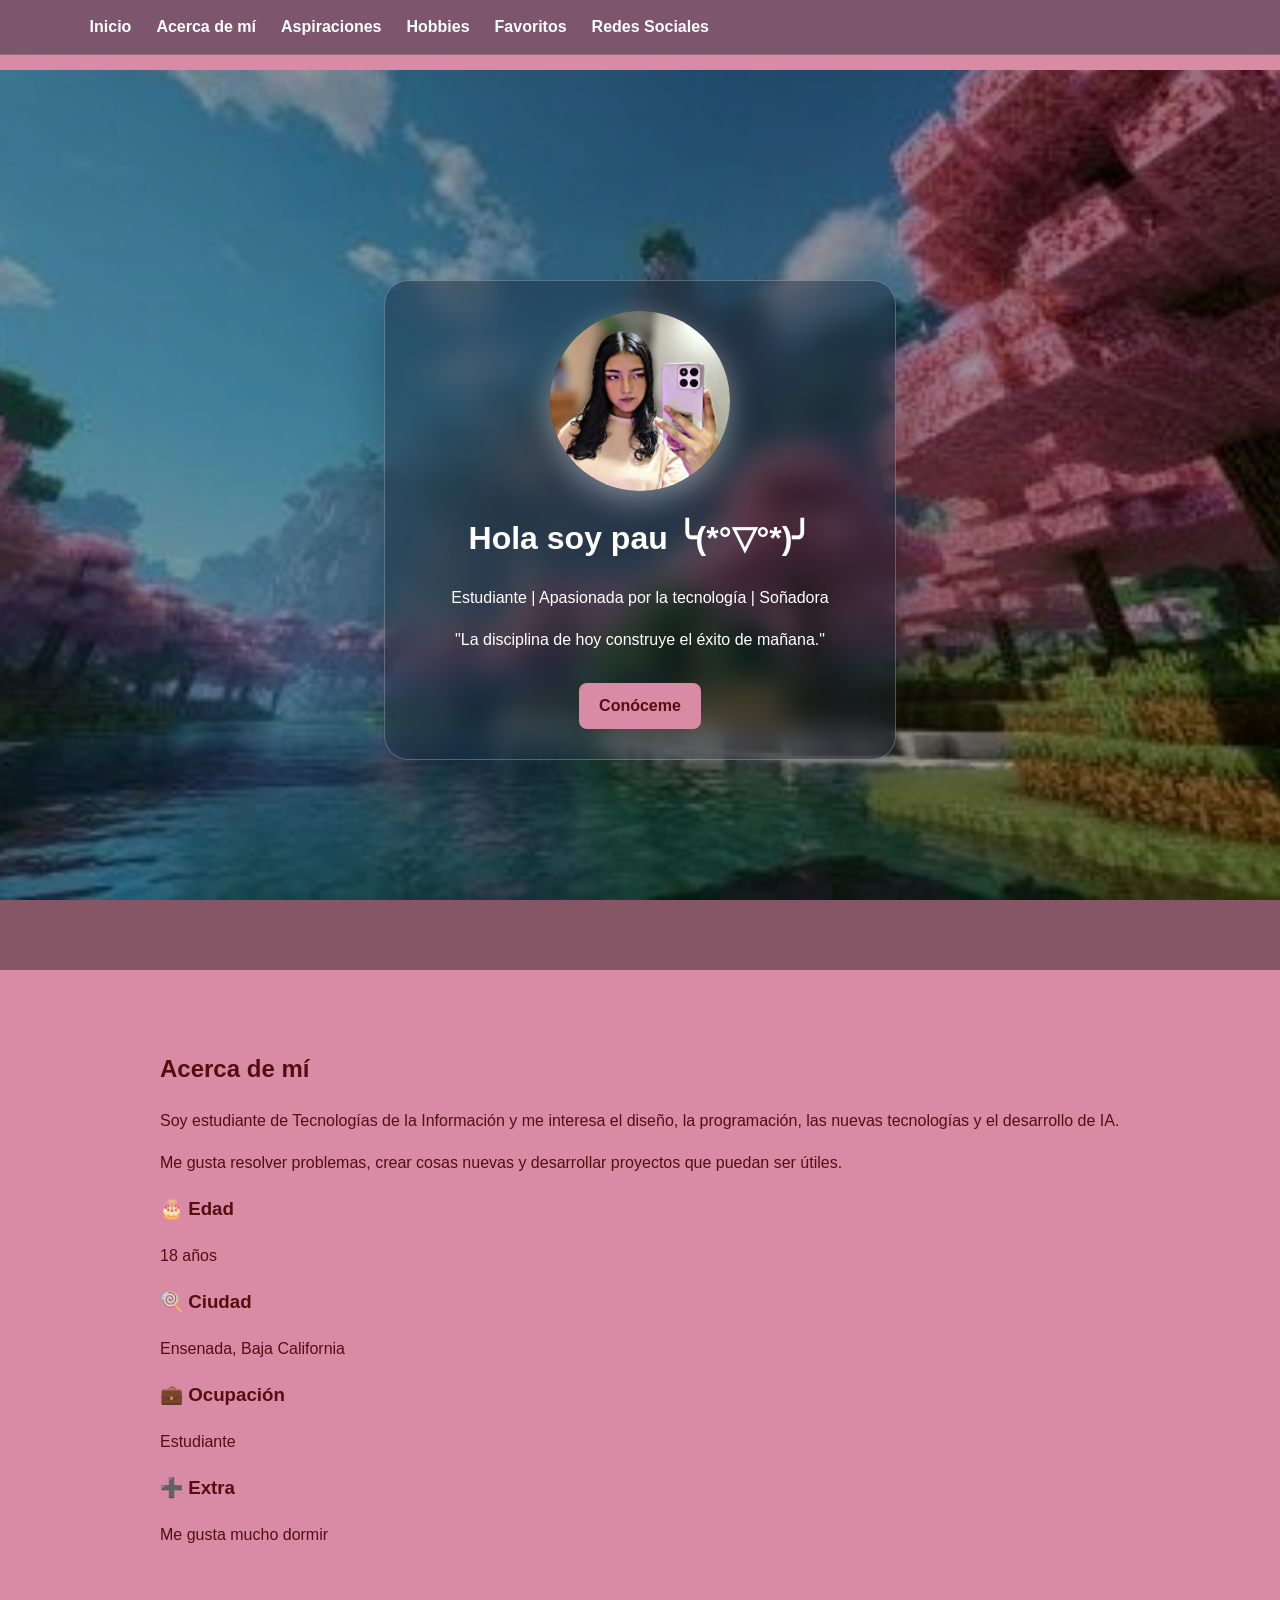
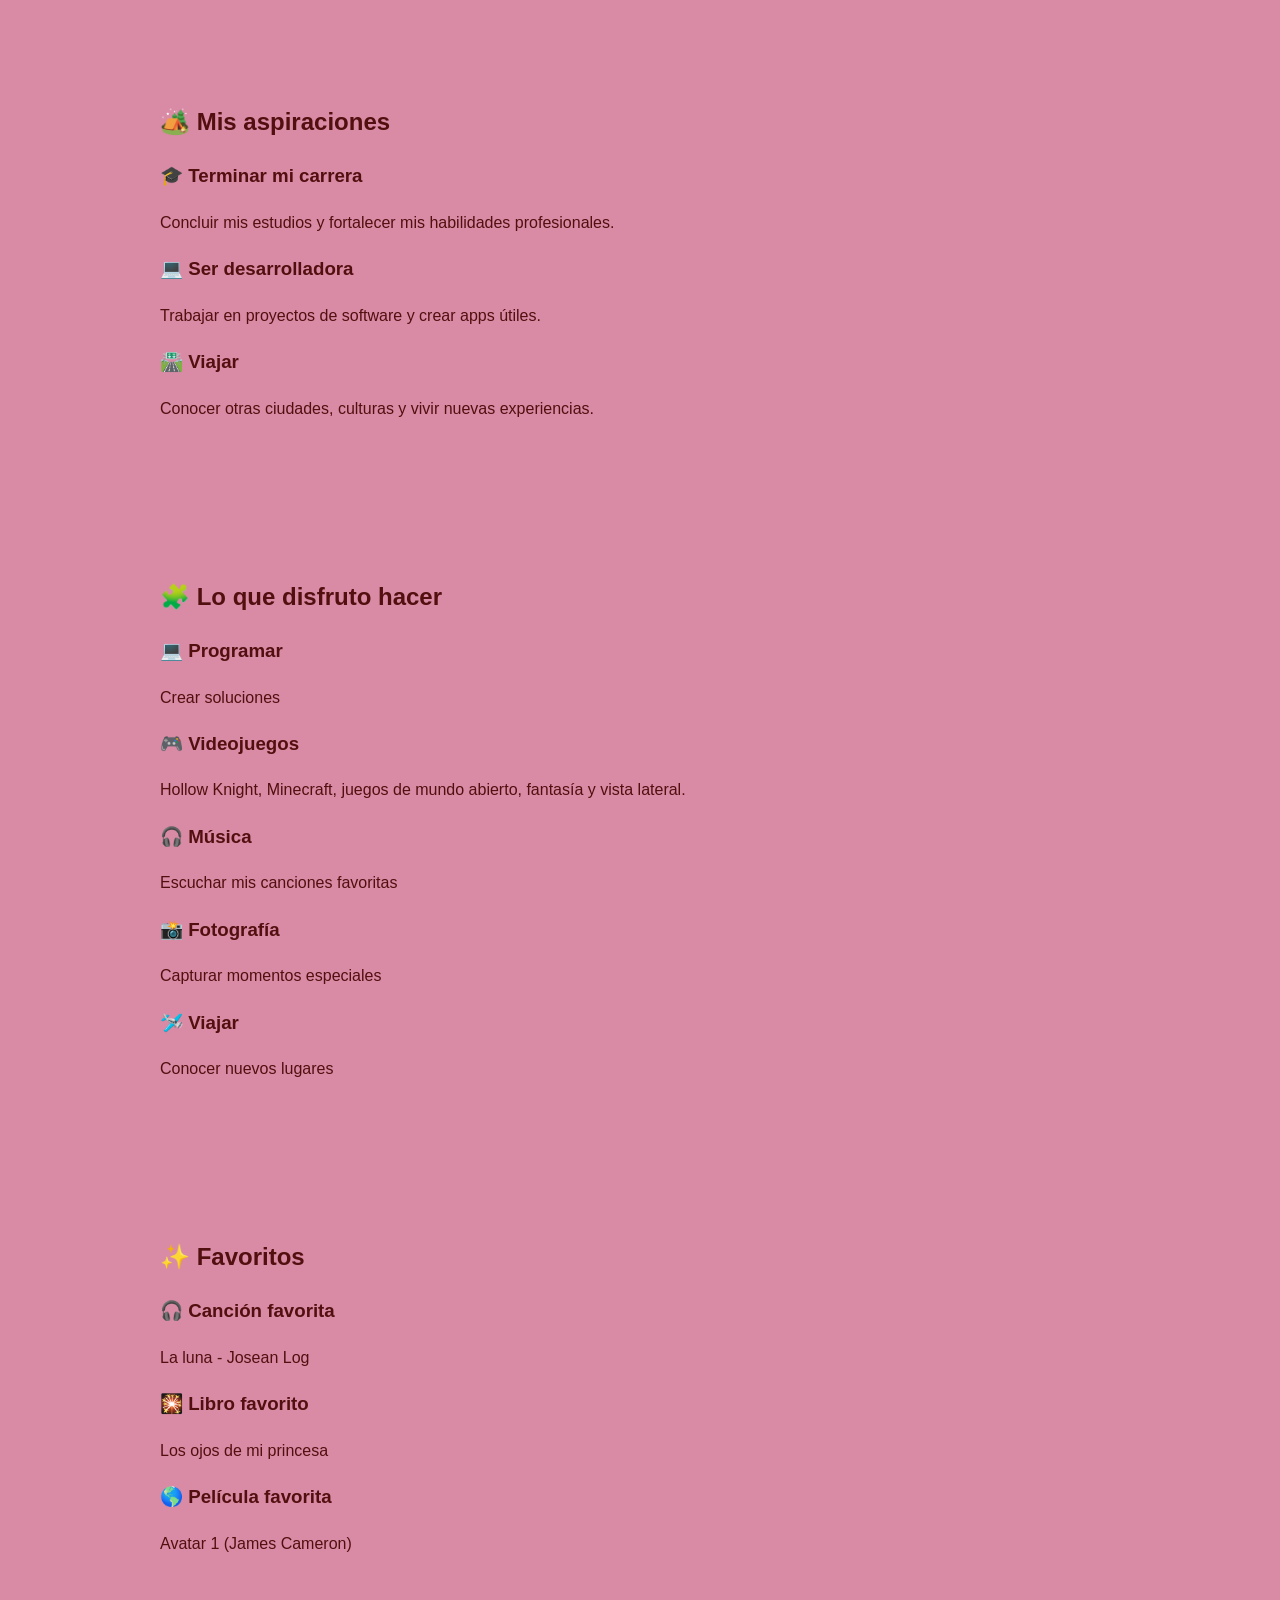
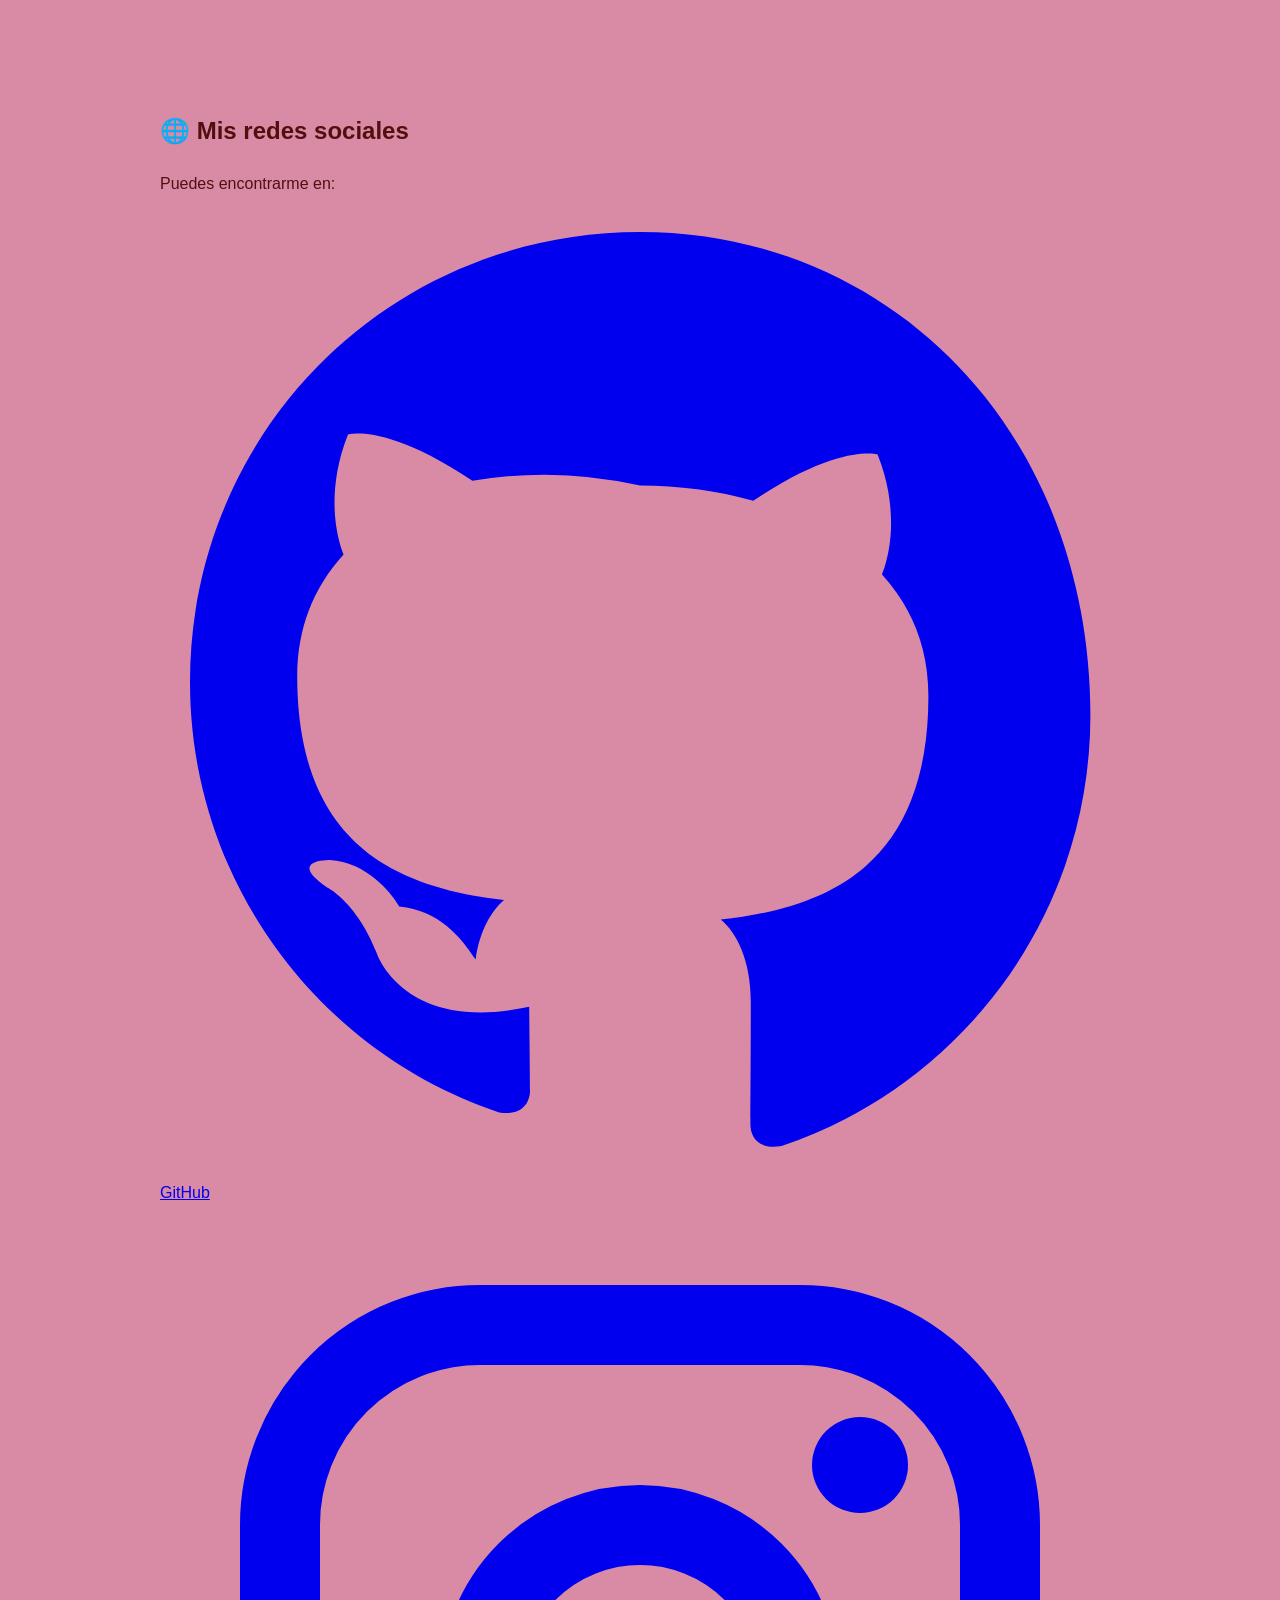
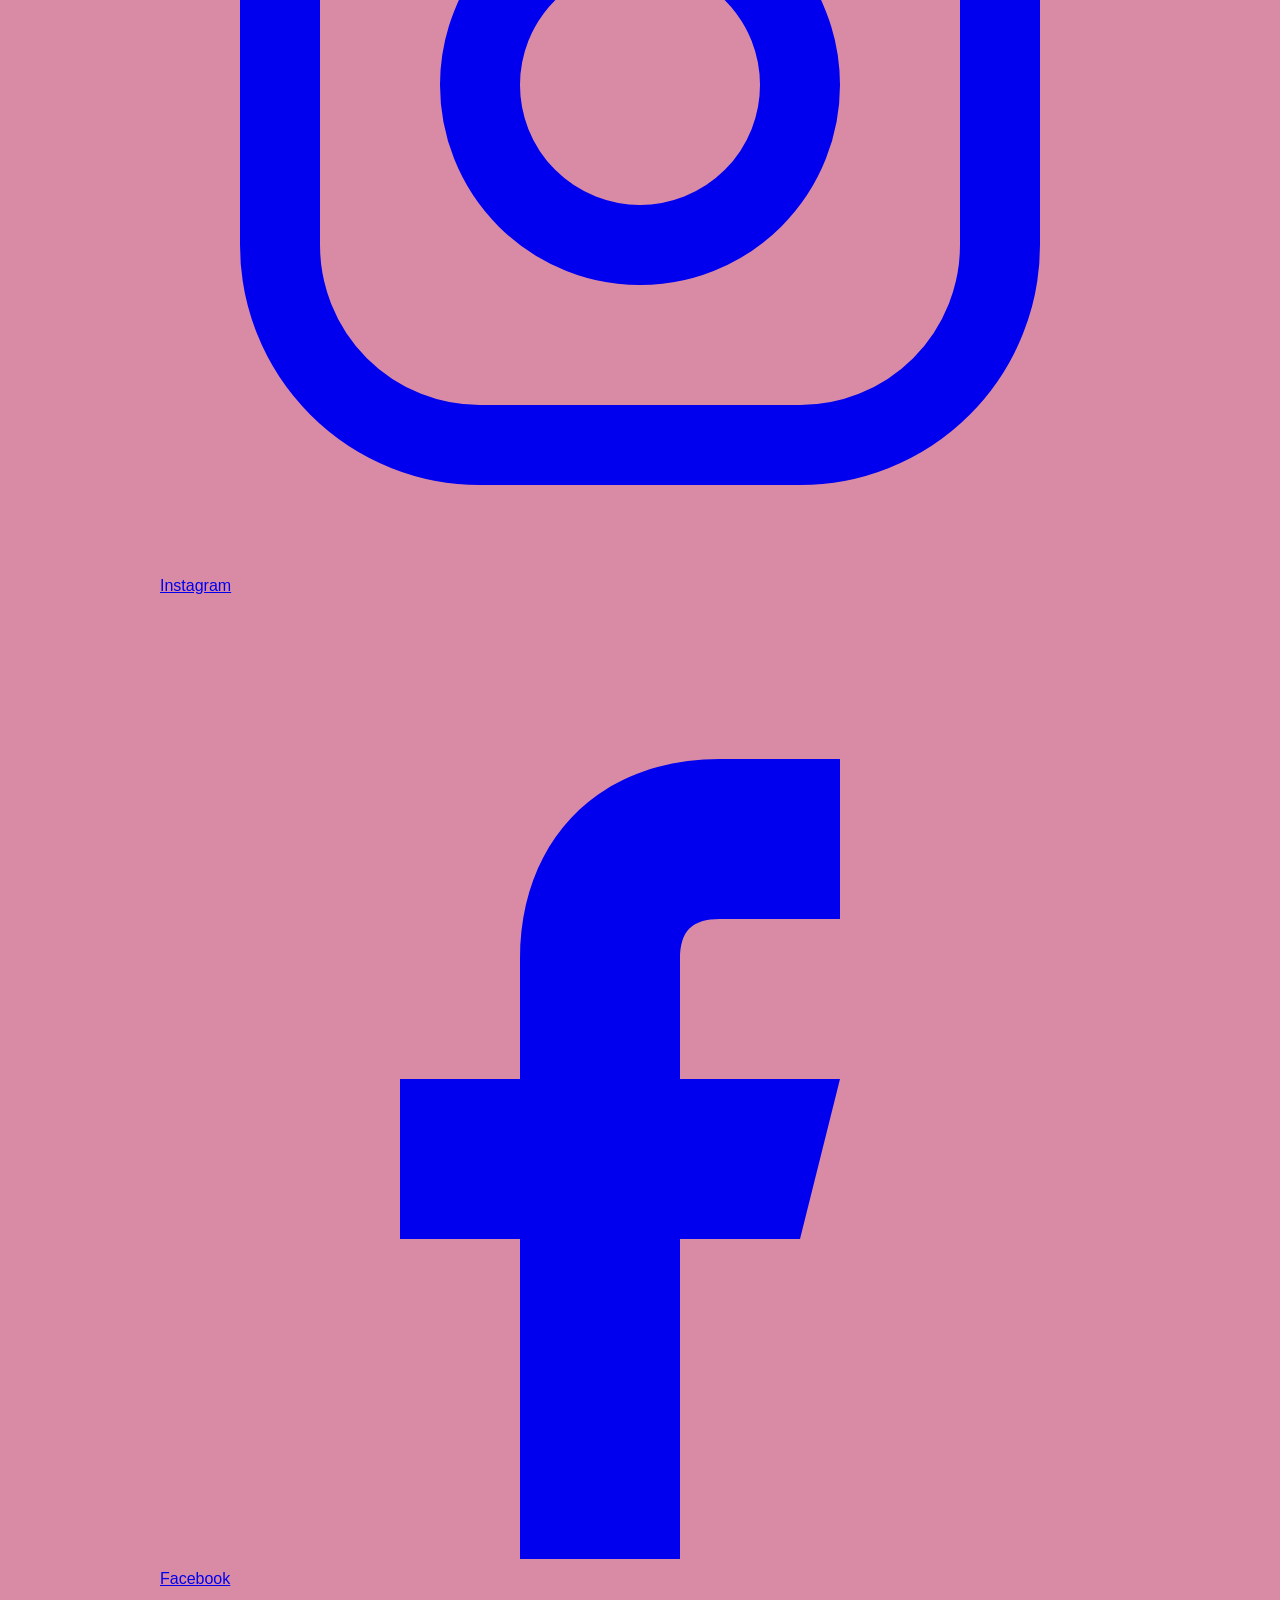
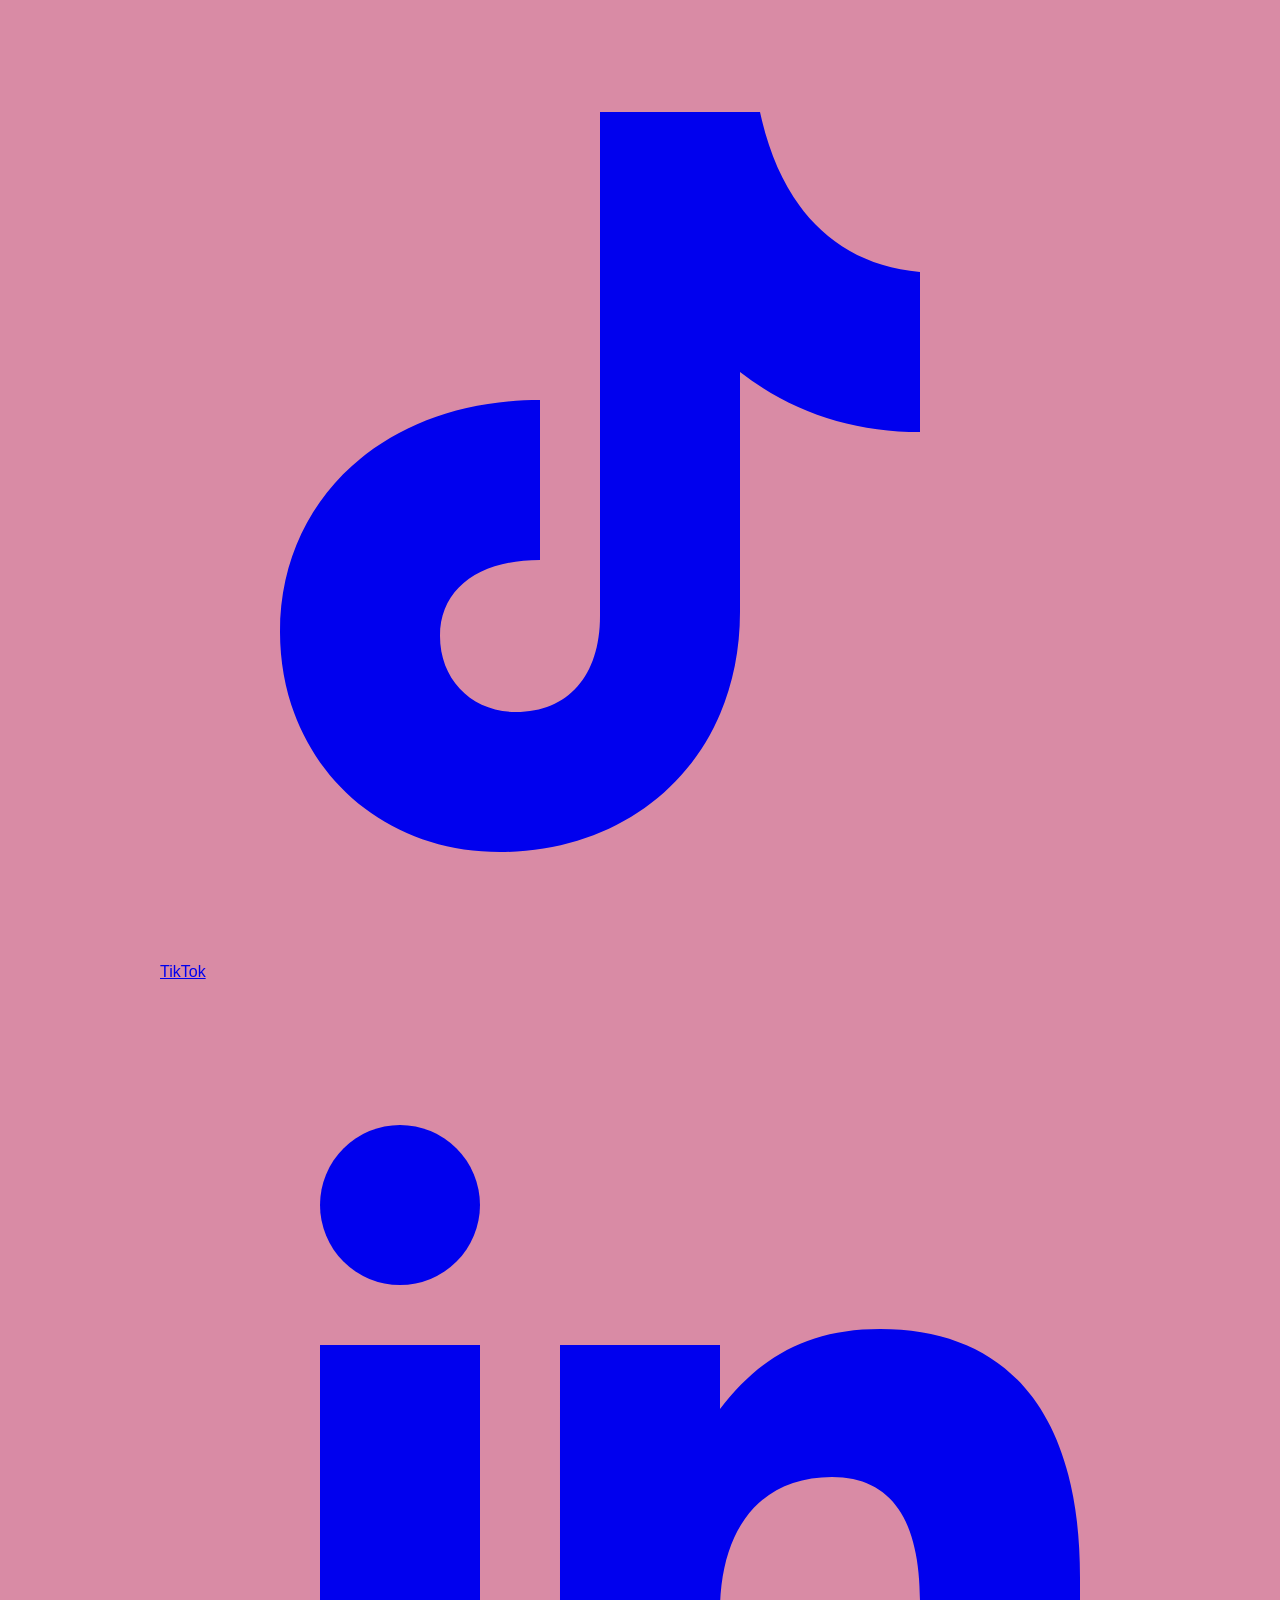
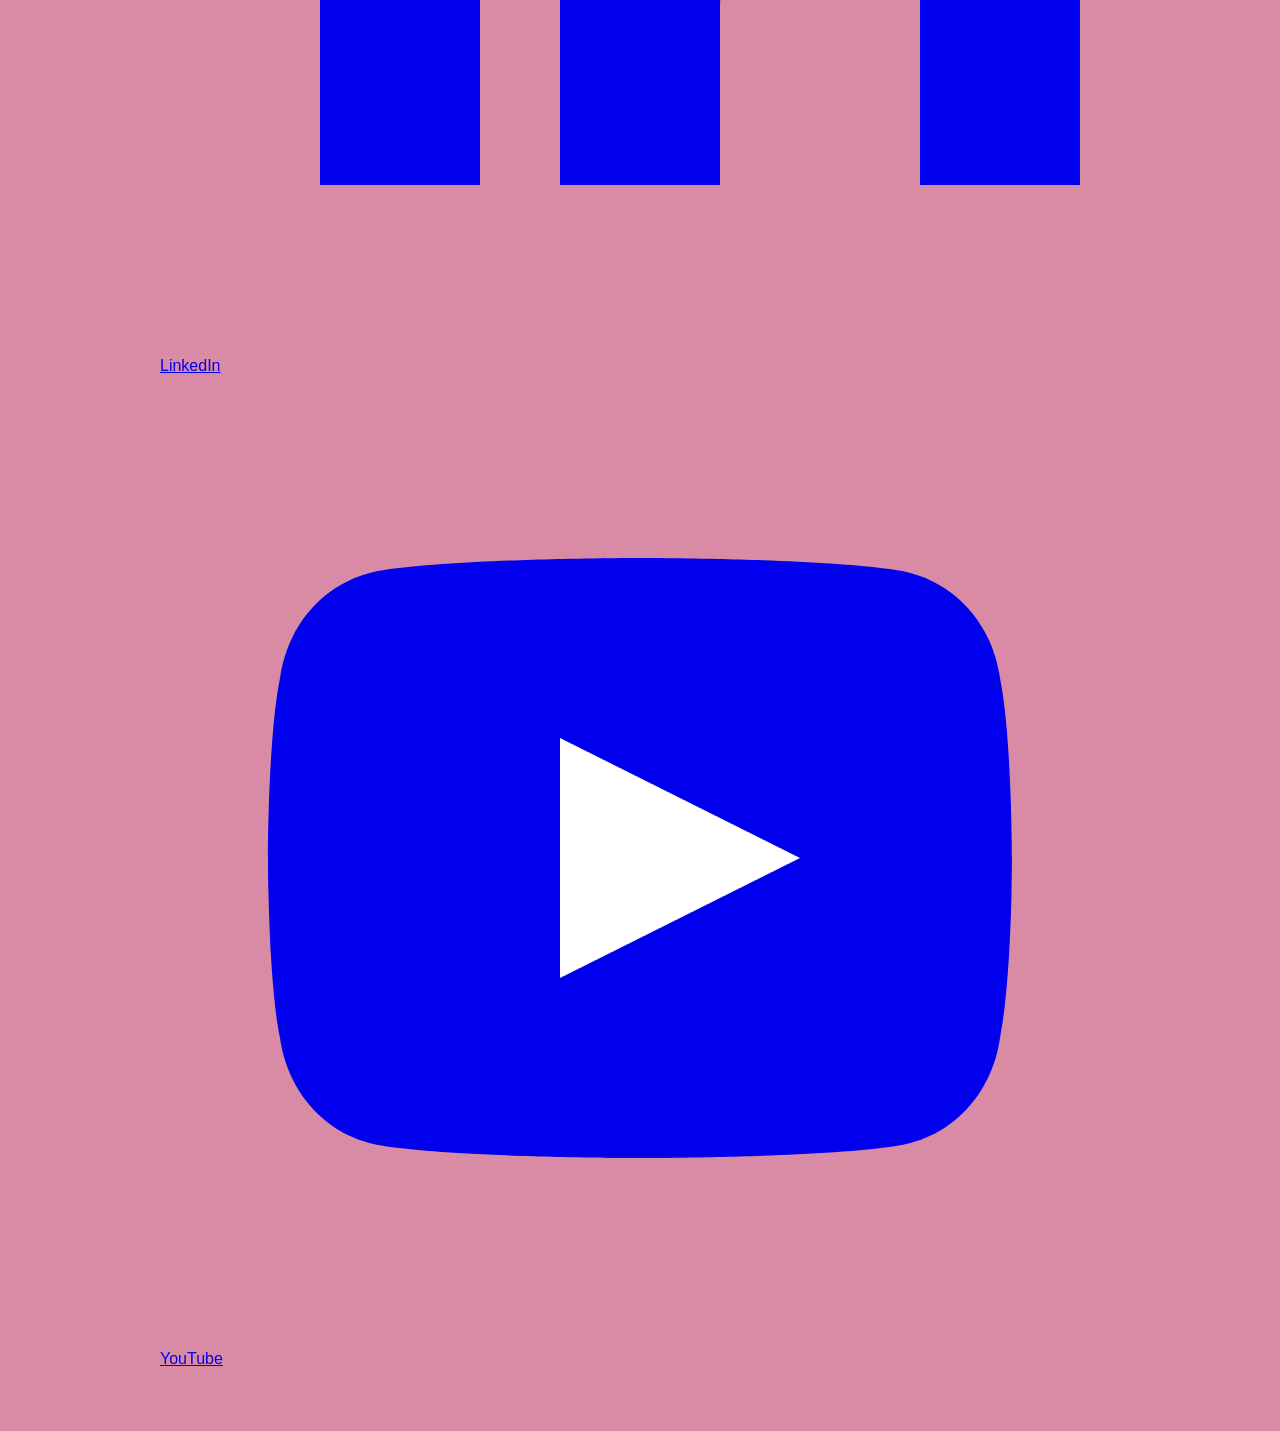
==== MiPerfil.html @ 9e7d71d6 "se hicieron cambios al html y styles" ====
<!DOCTYPE html>
<html lang="es">
<head>
    <meta charset="UTF-8">
    <meta name="viewport" content="width=device-width, initial-scale=1.0">
    <meta name="description" content="Mi perfil de estudiante">
    <title>Paulina Myllely Angelyn Rodriguez Hernandez - T.S.U. en Desarrollo de Software</title>
    <link id="mi-favicon" rel="icon" href="Practica03/assets/yop.jpeg" type="image/jpeg">
    <link rel="stylesheet" href="Practica03/CSS/styles.CSS">
</head>
<body>

    <!--======================-->
    <!-- NAVEGACIÓN -->
    <!--======================-->
    <nav>
        <ul>
            <li class="menu_option"><a href="#inicio">Inicio</a></li>
            <li class="menu_option"><a href="#acercaDeMi">Acerca de mí</a></li>
            <li class="menu_option"><a href="#aspiraciones">Aspiraciones</a></li>
            <li class="menu_option"><a href="#hobbies">Hobbies</a></li>
            <li class="menu_option"><a href="#favoritos">Favoritos</a></li>
            <li class="menu_option"><a href="#redes">Redes Sociales</a></li>
        </ul>
    </nav>

    <!--======================-->
    <!-- HEADER / HERO -->
    <!--======================-->
    <header id="inicio" class="parallax parallax-1">
        <div class="glass hero-card">
            <img src="Practica03/assets/yop.jpeg" class="profile-img" alt="Foto de perfil">

            <h1>Hola soy pau ╰(*°▽°*)╯</h1>
            <p>Estudiante | Apasionada por la tecnología | Soñadora</p>

            <blockquote>"La disciplina de hoy construye el éxito de mañana."</blockquote>
            <a href="#acercaDeMi" class="boton">Conóceme</a>
        </div> 
    </header>

    <!--======================-->
    <!-- ACERCA DE MÍ -->
    <!--======================-->
    <section id="acercaDeMi">
        <h2>Acerca de mí</h2>
        <div>
            <div>
                <p>Soy estudiante de Tecnologías de la Información y me interesa el diseño, la programación, las nuevas tecnologías y el desarrollo de IA.</p>
                <p>Me gusta resolver problemas, crear cosas nuevas y desarrollar proyectos que puedan ser útiles.</p>
            </div> 
        </div>
        <article>
            <h3>🎂 Edad</h3>
            <p>18 años</p>
        </article>
        <article>
            <h3>🍭 Ciudad</h3>
            <p>Ensenada, Baja California</p>
        </article>
        <article>
            <h3>💼 Ocupación</h3>
            <p>Estudiante</p>
        </article>
        <article>
            <h3>➕ Extra</h3>
            <p>Me gusta mucho dormir</p>
        </article>   
    </section>

    <!--======================-->
    <!-- ASPIRACIONES -->
    <!--======================-->
    <section id="aspiraciones">
        <h2>🏕️ Mis aspiraciones</h2>
        <div>
            <article>
                <h3>🎓 Terminar mi carrera</h3>
                <p>Concluir mis estudios y fortalecer mis habilidades profesionales.</p>
            </article>
            <article>
                <h3>💻 Ser desarrolladora</h3>
                <p>Trabajar en proyectos de software y crear apps útiles.</p>
            </article>
            <article>
                <h3>🛣️ Viajar</h3>
                <p>Conocer otras ciudades, culturas y vivir nuevas experiencias.</p>
            </article>
        </div>
    </section>

    <!--======================-->
    <!-- HOBBIES -->
    <!--======================-->
    <section id="hobbies">
        <h2>🧩 Lo que disfruto hacer</h2>
        <div>
            <article>
                <h3>💻 Programar</h3>
                <p>Crear soluciones</p>
            </article>
            <article>
                <h3>🎮 Videojuegos</h3>
                <p>Hollow Knight, Minecraft, juegos de mundo abierto, fantasía y vista lateral.</p>
            </article>
            <article>
                <h3>🎧 Música</h3>
                <p>Escuchar mis canciones favoritas</p>
            </article>
            <article>
                <h3>📸 Fotografía</h3>
                <p>Capturar momentos especiales</p>
            </article>
            <article>
                <h3>🛩️ Viajar</h3>
                <p>Conocer nuevos lugares</p>
            </article>
        </div>
    </section>

    <!--======================-->
    <!-- FAVORITOS -->
    <!--======================-->
    <section id="favoritos">
        <h2>✨ Favoritos</h2>
        <div>
            <article>
                <h3>🎧 Canción favorita</h3>
                <p>La luna - Josean Log</p>
            </article>
            <article>
                <h3>🎇 Libro favorito</h3>
                <p>Los ojos de mi princesa</p>
            </article>
            <article>
                <h3>🌎 Película favorita</h3>
                <p>Avatar 1 (James Cameron)</p>
            </article>
        </div>
    </section>

    <!--======================-->
    <!-- REDES SOCIALES -->
    <!--======================-->
    <section id="redes">
        <h2>🌐 Mis redes sociales</h2>
        <p>Puedes encontrarme en:</p>

        <div>
            <a href="https://github.com/" target="_blank" aria-label="GitHub">
                <svg viewBox="0 0 24 24"><path fill="currentColor" d="M12 .5C5.73.5.75 5.48.75 11.75c0 5.01 3.24 9.26 7.73 10.76.56.1.77-.24.77-.54 0-.27-.01-1.16-.02-2.1-3.15.68-3.81-1.34-3.81-1.34-.51-1.3-1.25-1.65-1.25-1.65-1.02-.7.08-.68.08-.68 1.13.08 1.73 1.16 1.73 1.16 1 .1 1.54.76 1.91 1.33.1-.72.39-1.21.71-1.49-2.52-.29-5.17-1.26-5.17-5.6 0-1.24.44-2.25 1.16-3.04-.12-.29-.5-1.46.11-3 0 0 .95-.3 3.11 1.16A10.8 10.8 0 0112 6.84c.96 0 1.93.13 2.83.38 2.16-1.46 3.11-1.16 3.11-1.16.61 1.54.23 2.71.11 3 .72.79 1.16 1.8 1.16 3.04 0 4.35-2.66 5.31-5.19 5.59.4.34.75 1.02.75 2.06 0 1.49-.01 2.69-.01 3.06 0 .3.2.65.78.54 4.48-1.5 7.72-5.75 7.72-10.76C23.25 5.48 18.27.5 12 .5z"/></svg>
                <span>GitHub</span>
            </a>

            <a href="https://www.instagram.com/" target="_blank" aria-label="Instagram">
                <svg viewBox="0 0 24 24"><rect x="3" y="3" width="18" height="18" rx="5" fill="none" stroke="currentColor" stroke-width="2"/><circle cx="12" cy="12" r="4" fill="none" stroke="currentColor" stroke-width="2"/><circle cx="17.5" cy="6.5" r="1.2" fill="currentColor"/></svg>
                <span>Instagram</span>
            </a>

            <a href="https://www.facebook.com/" target="_blank" aria-label="Facebook">
                <svg viewBox="0 0 24 24"><path fill="currentColor" d="M14 8h3V4h-3c-3 0-5 2-5 5v3H6v4h3v8h4v-8h3l1-4h-4V9c0-.7.3-1 1-1z"/></svg>
                <span>Facebook</span>
            </a>

            <a href="https://www.tiktok.com/" target="_blank" aria-label="TikTok">
                <svg viewBox="0 0 24 24"><path fill="currentColor" d="M15 3c.5 2.3 1.8 3.8 4 4v4c-1.7 0-3.2-.5-4.5-1.5v6c0 3.6-2.6 6-6 6-3.2 0-5.5-2.4-5.5-5.5 0-3.4 2.7-5.8 6.5-5.8v4c-1.5 0-2.5.7-2.5 1.9 0 1.1.8 1.9 1.9 1.9 1.3 0 2.1-.9 2.1-2.4V3z"/></svg>
                <span>TikTok</span>
            </a>

            <a href="https://www.linkedin.com/" target="_blank" aria-label="LinkedIn">
                <svg viewBox="0 0 24 24"><rect x="4" y="9" width="4" height="11" fill="currentColor"/><circle cx="6" cy="5.5" r="2" fill="currentColor"/><path fill="currentColor" d="M10 9h4v1.6c1-1.3 2.2-2 4-2 3.2 0 5 2.1 5 6.2V20h-4v-4.6c0-2-.7-3.1-2.2-3.1-1.8 0-2.8 1.3-2.8 3.4V20h-4z"/></svg>
                <span>LinkedIn</span>
            </a>

            <a href="https://www.youtube.com/" target="_blank" aria-label="YouTube">
                <svg viewBox="0 0 24 24"><path fill="currentColor" d="M21 7.5c-.2-1.4-1.2-2.5-2.6-2.7C16.4 4.5 12 4.5 12 4.5s-4.4 0-6.4.3C4.2 5 3.2 6.1 3 7.5 2.7 9 2.7 12 2.7 12s0 3 .3 4.5c.2 1.4 1.2 2.5 2.6 2.7 2 .3 6.4.3 6.4.3s4.4 0 6.4-.3c1.4-.2 2.4-1.3 2.6-2.7.3-1.5.3-4.5.3-4.5s0-3-.3-4.5z"/><polygon points="10,9 16,12 10,15" fill="white"/></svg>
                <span>YouTube</span>
            </a>
        </div>
    </section>

</body>
</html>
---- Practica03/CSS/styles.CSS ----
/* Esto es un comentarion en CSS*/
/*body
 {
bacrkound-color: #fff9f5; 
}
#Acerca-de-mi{
    background-color: #f6e7d8;
}
.menu_option{
    bacround-color: #d98ba5;
    color: #8f4a62;
    font-famyly: Georgia, 'Times New Roman', Times, serif;
}
.menu_option:hover{
    backround-color: #efc6d4;
}*/

* {
    box-sizing: border-box;
}

html {
    scroll-behavior: smooth;
}

body {
    margin: 0; /* Cambiado a 0 para que el fondo abarque toda la pantalla */
    padding-top: 70px; /* Evita que el menú fijo tape el inicio de la página */
    font-family: Arial, Helvetica, sans-serif;
    background: #d98ba5;
    color: #520f0f;
    line-height: 1.6;
}

/* NAVEGACIÓN */
nav {
    position: fixed;
    top: 0;
    left: 0;
    width: 100%;
    padding: 14px 7%;
    display: flex;
    justify-content: space-between;
    align-items: center;
    background: rgba(15, 23, 42, 0.45);
    backdrop-filter: blur(15px);
    border-bottom: 1px solid rgba(255, 255, 255, 0.12);
    z-index: 1000;
    transition: 0.3s;
}

nav h2 {
    color: white;
}

nav ul {
    list-style: none;
    display: flex;
    gap: 25px;
    margin: 0;
    padding: 0;
}

nav a {
    color: white;
    text-decoration: none;
    font-weight: bold;
    transition: 0.3s;
}

nav a:hover { 
    color: tomato;
}

/* SECCIONES Y PARALLAX */
.parallax {
    min-height: 100vh;
    background-size: cover;
    background-position: center;
    background-repeat: no-repeat;
    background-attachment: fixed;
    display: flex;
    align-items: center;
    justify-content: center;
    padding: 80px 20px;
    position: relative;
}

.parallax::before {
    content: "";
    position: absolute;
    inset: 0;
    background: rgba(0, 0, 0, 0.38);
}

.parallax > * {
    position: relative;
    z-index: 2;
}

/* RUTAS CORREGIDAS: Usan ../ para salir de la carpeta CSS */
.parallax-1 {
    background-image: url("../assets/fondo1.jpg");
}

.parallax-2 {
    background-image: url("../assets/fondo2.jpg");
}

.parallax-3 {
    background-image: url("../assets/fondo3.jpg");
}

.parallax-4 {
    background-image: url("../assets/fondo4.jpg");
}

/* ESTILOS DE COMPONENTES */
.profile-img {
    width: clamp(180px, 20vmin, 300px);
    height: clamp(180px, 20vmin, 300px);
    object-fit: cover;
    border-radius: 50%; /* Cambiado a 50% para hacerlo un círculo perfecto */
    display: block;
    margin: 0 auto 15px auto;
    box-shadow: 0 10px 30px rgba(255, 255, 255, 0.4);
}

.glass {
    background: rgba(20, 30, 50, 0.38);
    color: #ffffff;
    backdrop-filter: blur(14px);
    border: 1px solid rgba(255, 255, 255, 0.25);
    border-radius: 24px;
    box-shadow: 0 25px 50px rgba(0, 0, 0, 0.25);
    padding: 30px;
    text-align: center;
    max-width: 600px;
}

.boton {
    display: inline-block;
    margin-top: 15px;
    padding: 10px 20px;
    background: #d98ba5;
    color: #520f0f;
    text-decoration: none;
    border-radius: 8px;
    font-weight: bold;
    transition: 0.3s;
}

.boton:hover {
    background: #ffffff;
}

/* Espaciado de las secciones inferiores */
section {
    padding: 60px 20px;
    max-width: 1000px;
    margin: 0 auto;
}
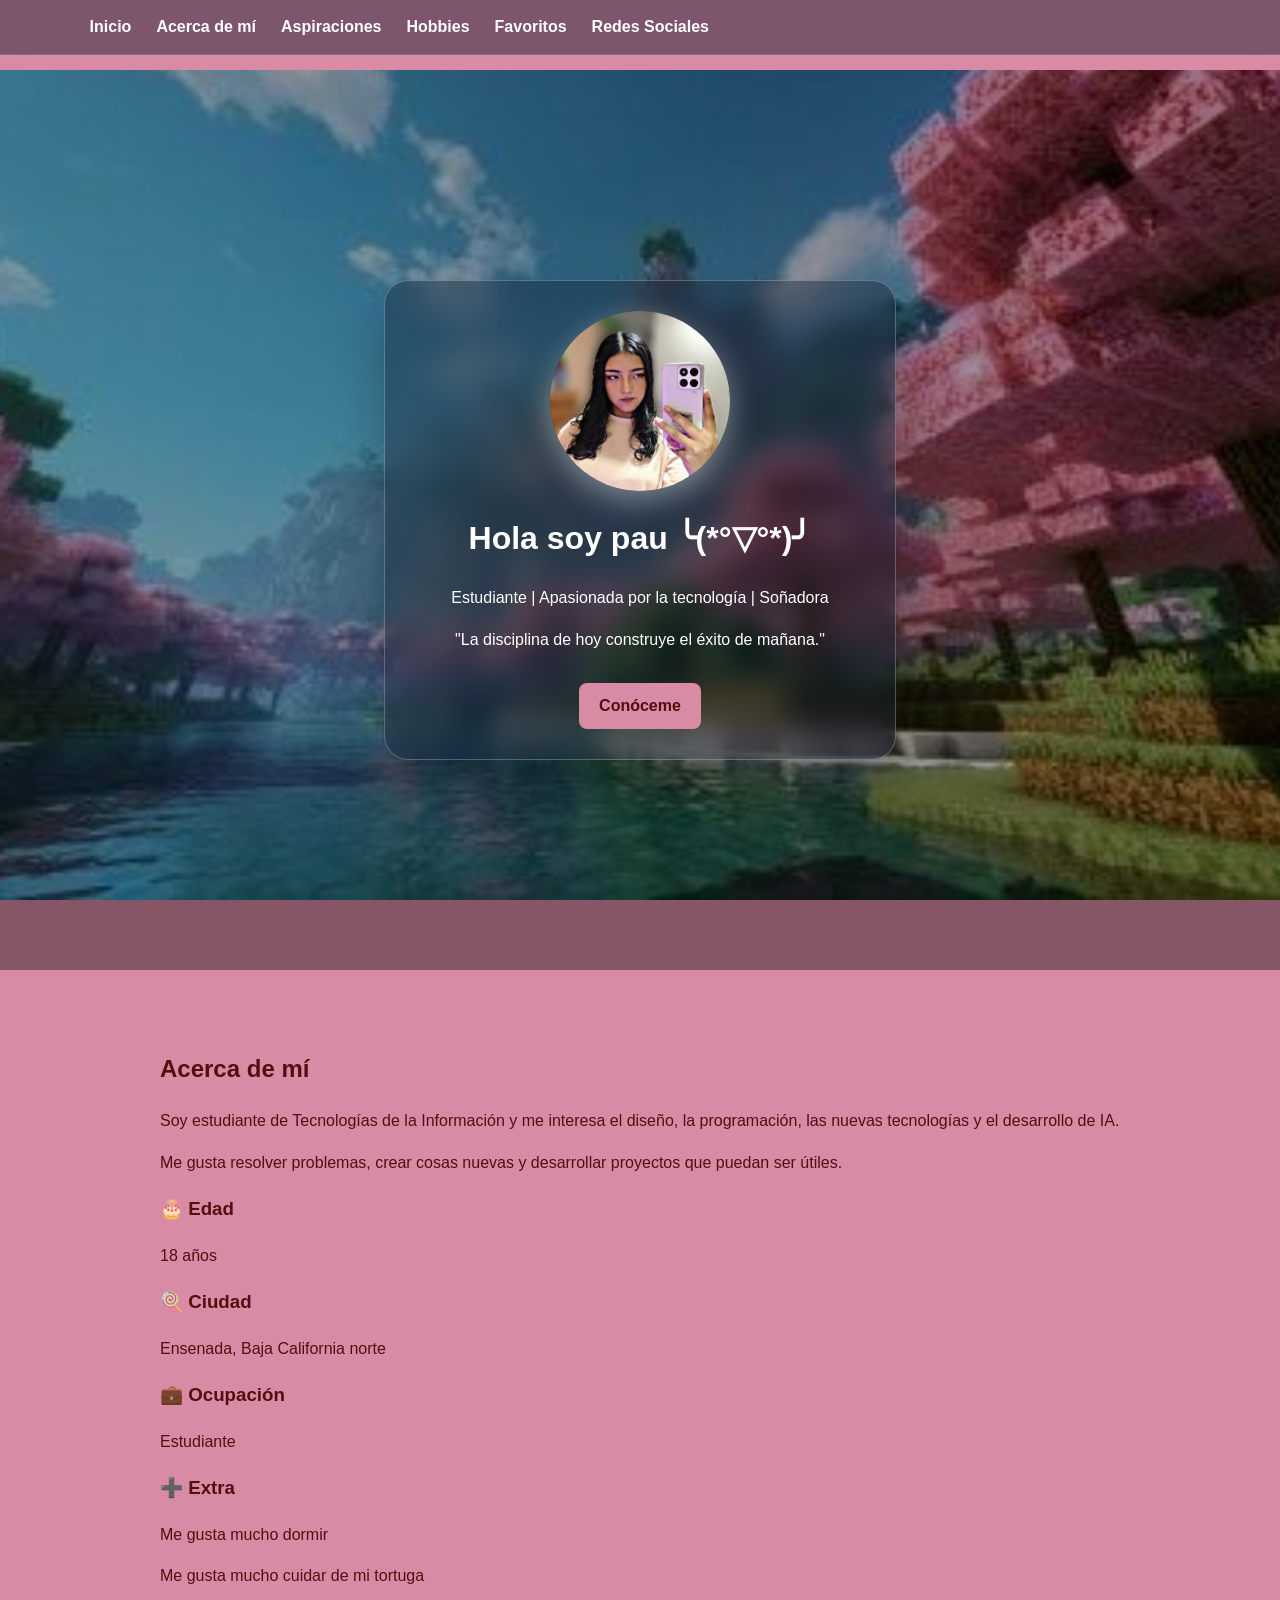
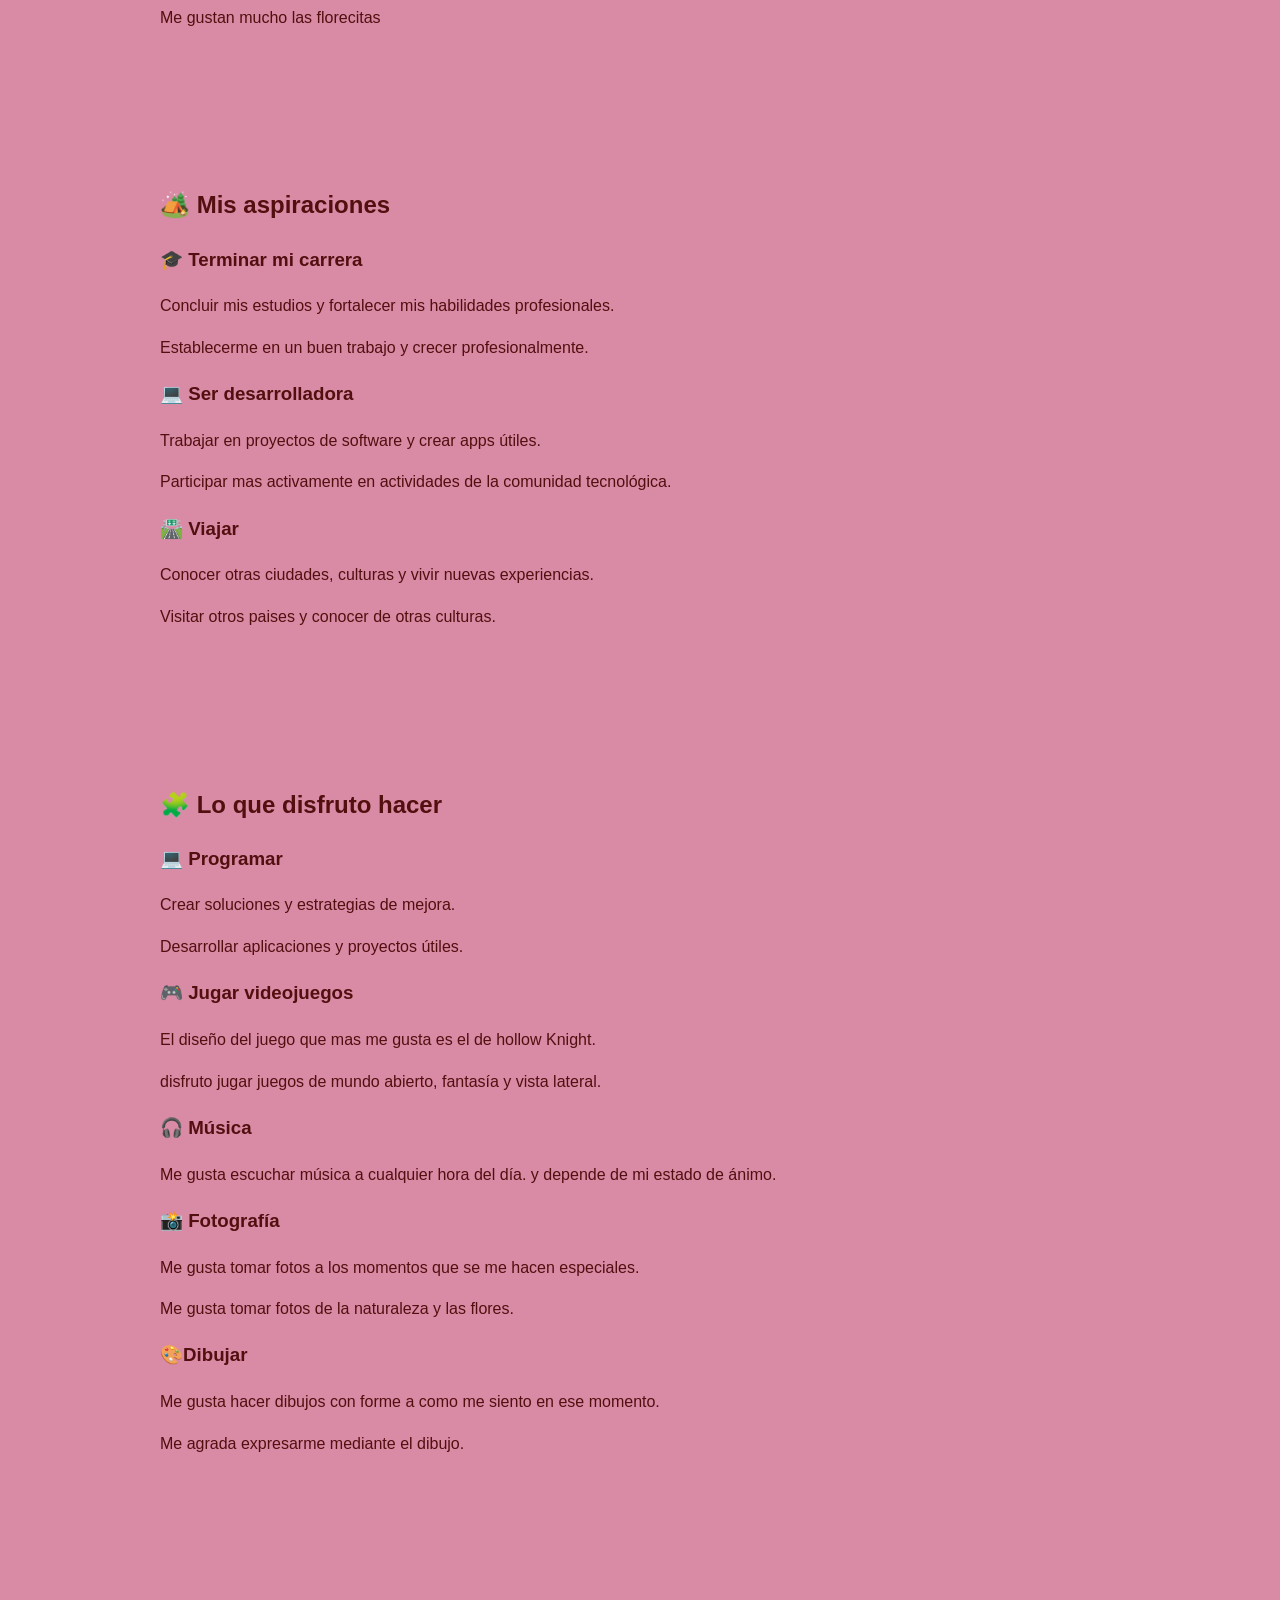
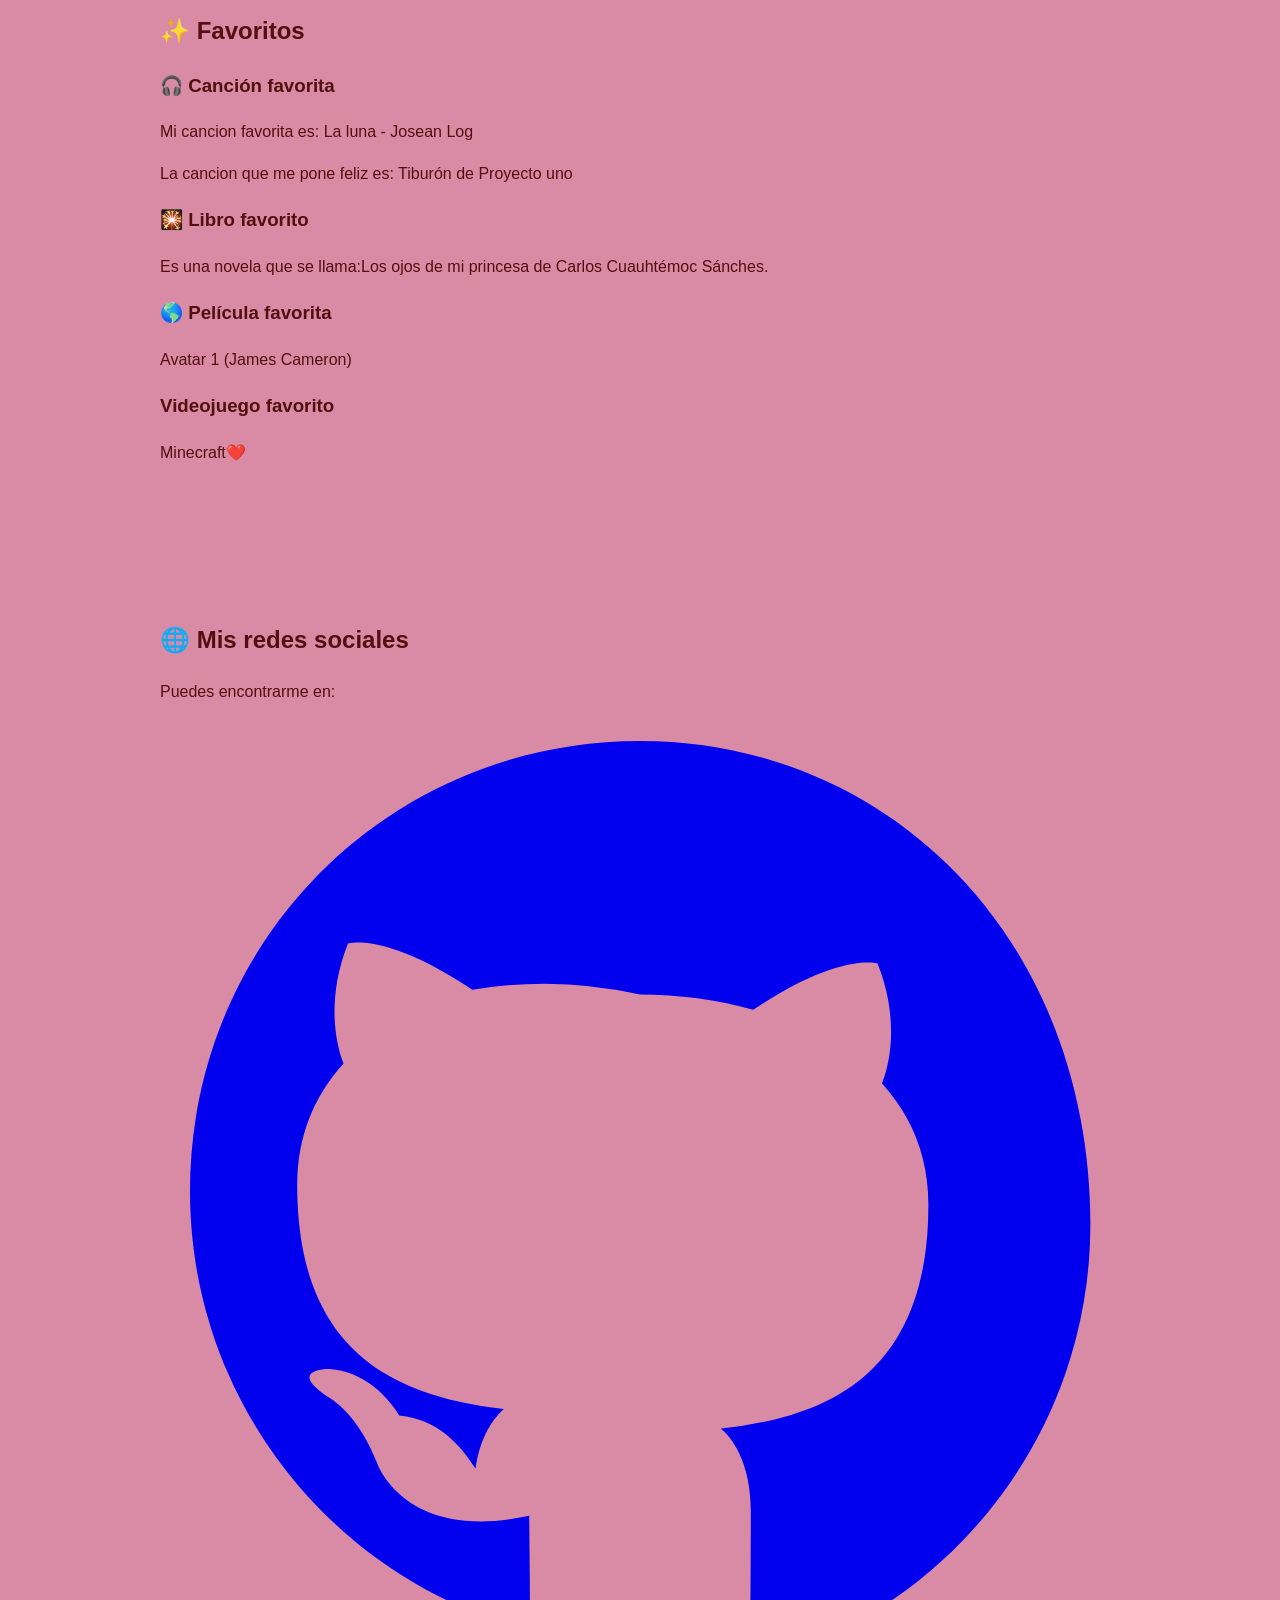
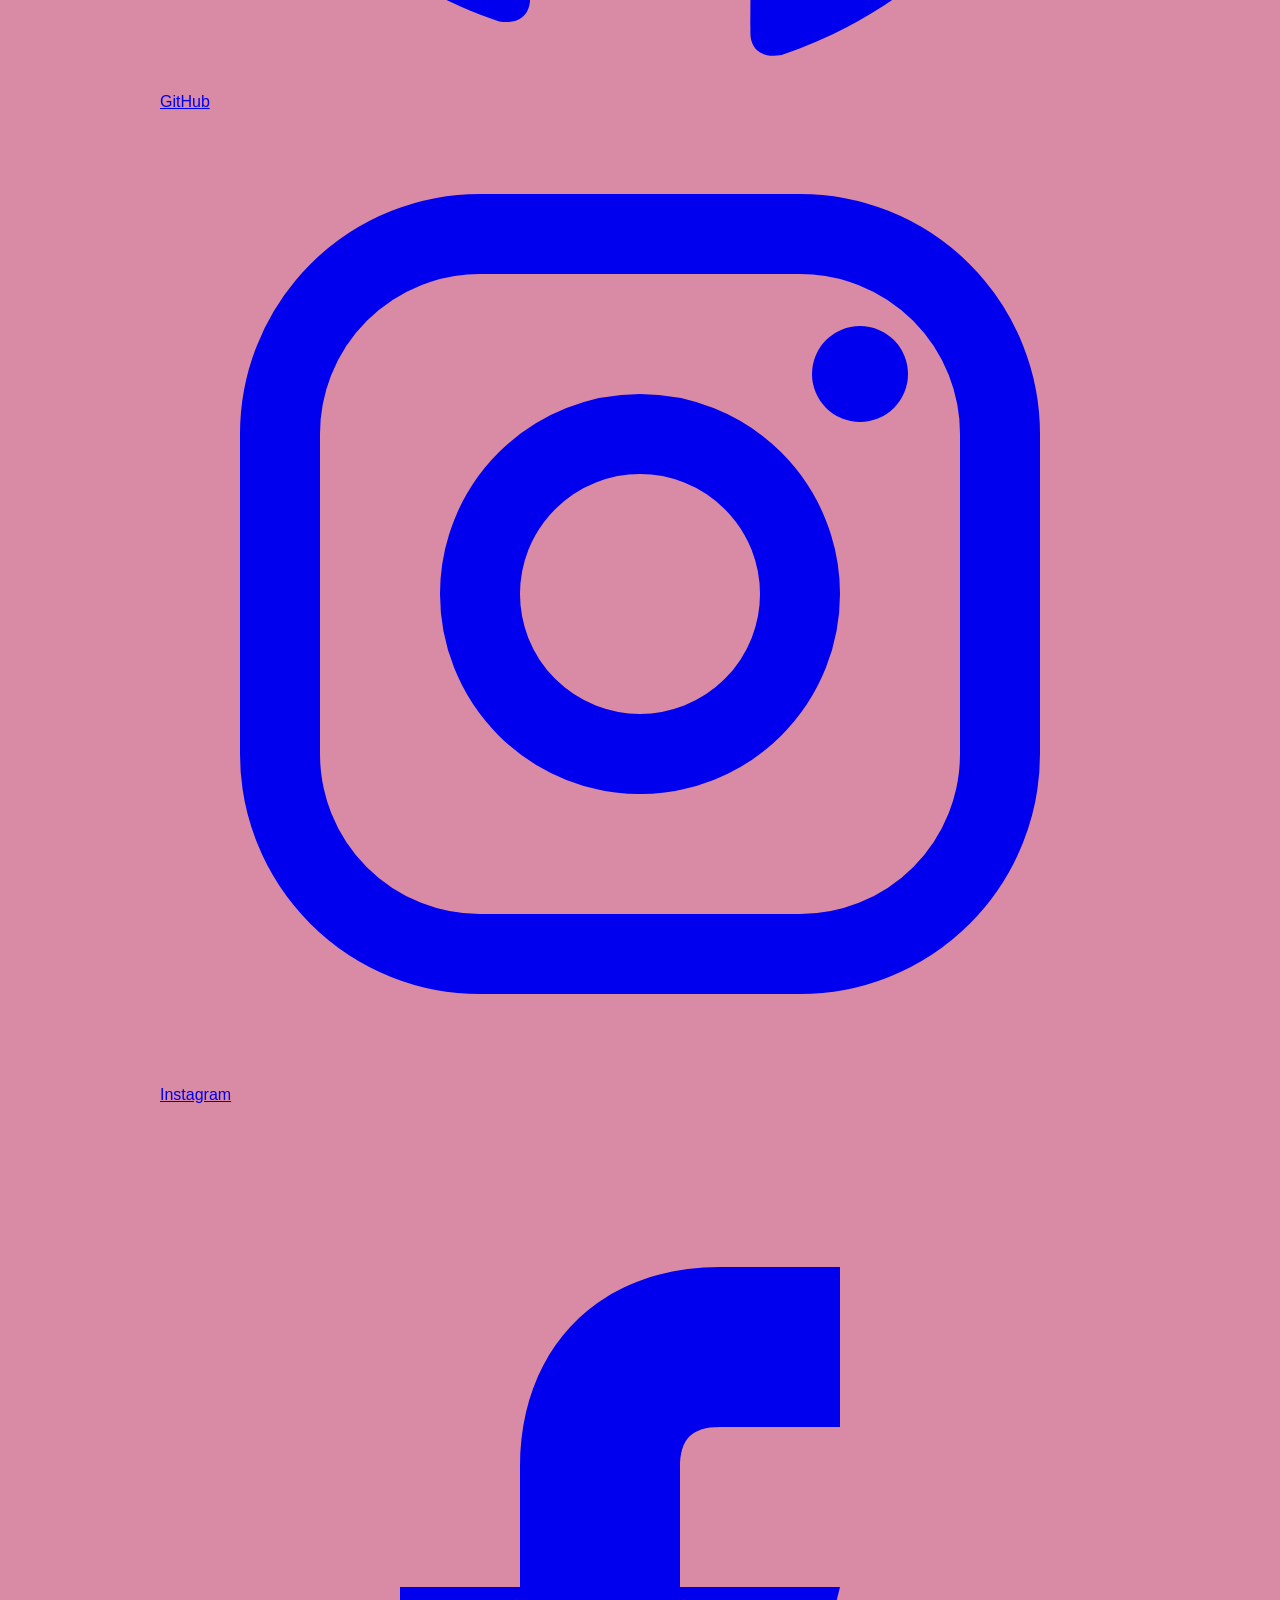
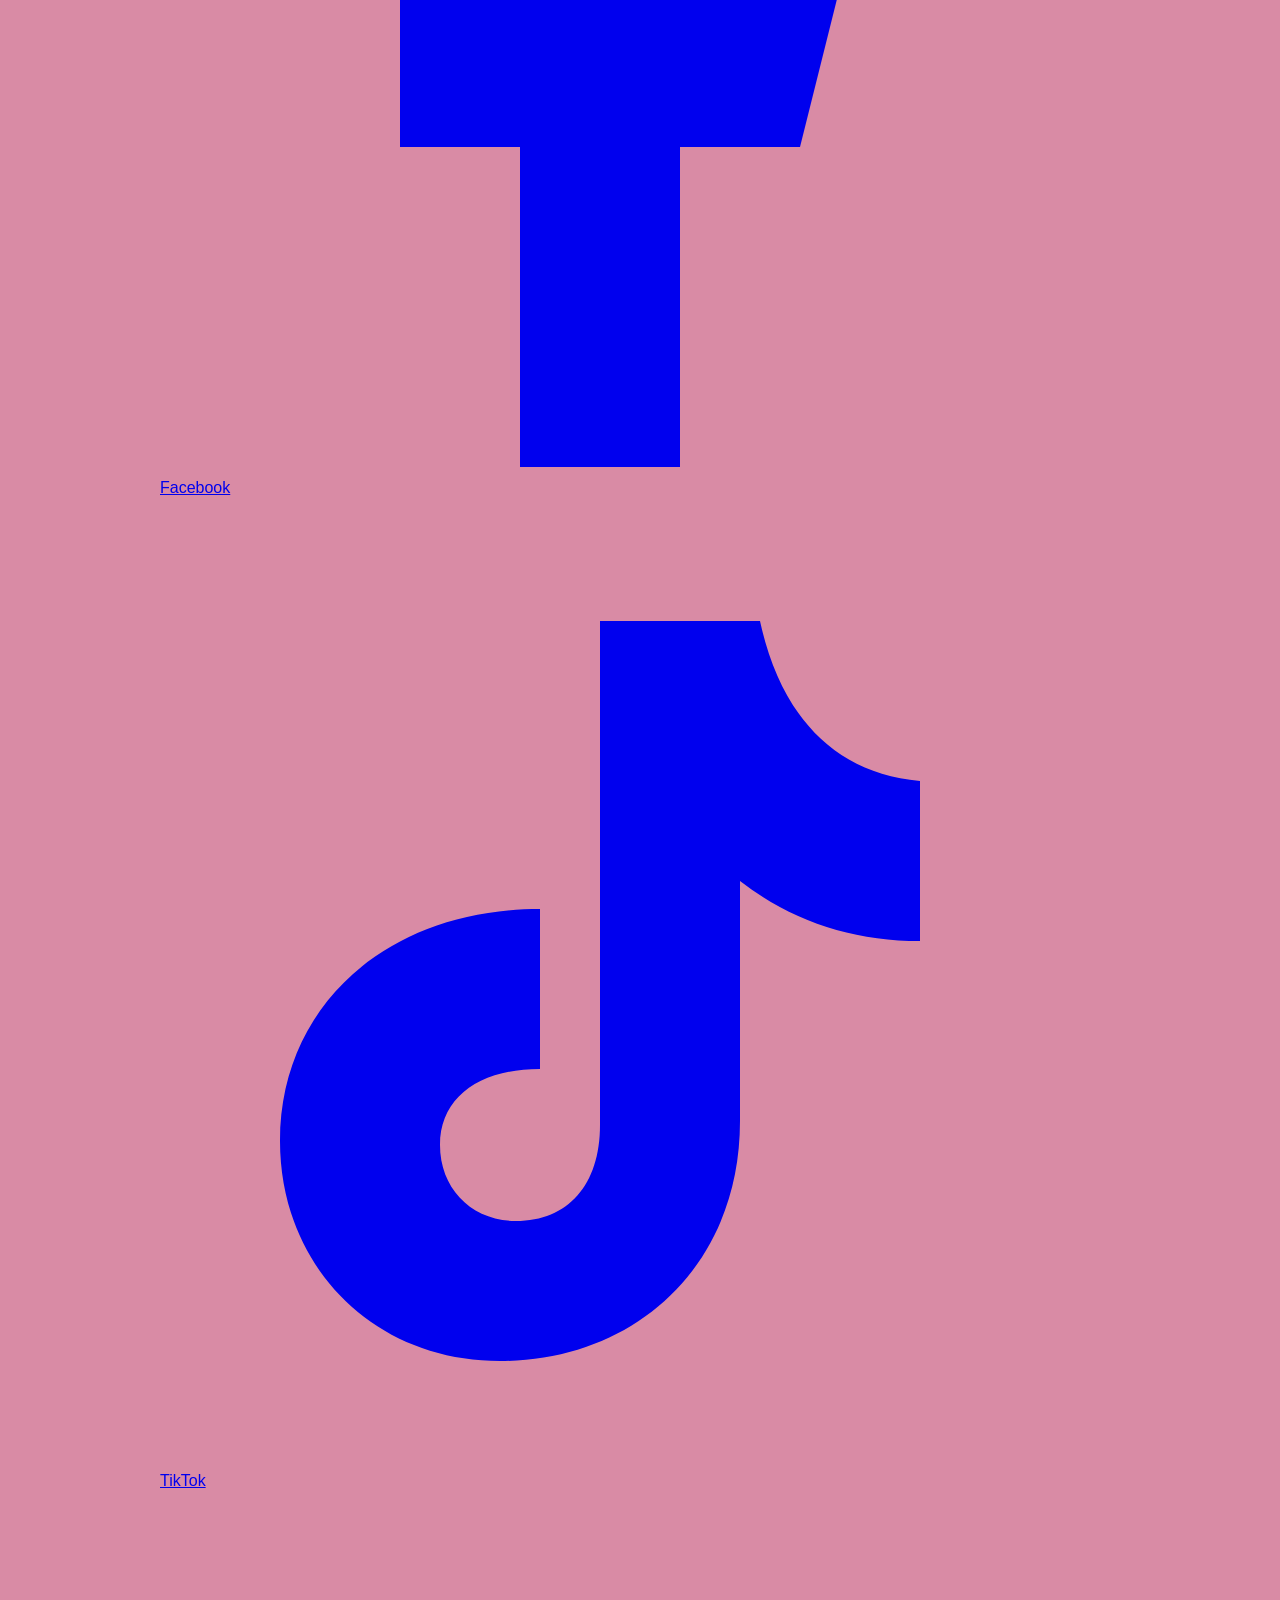
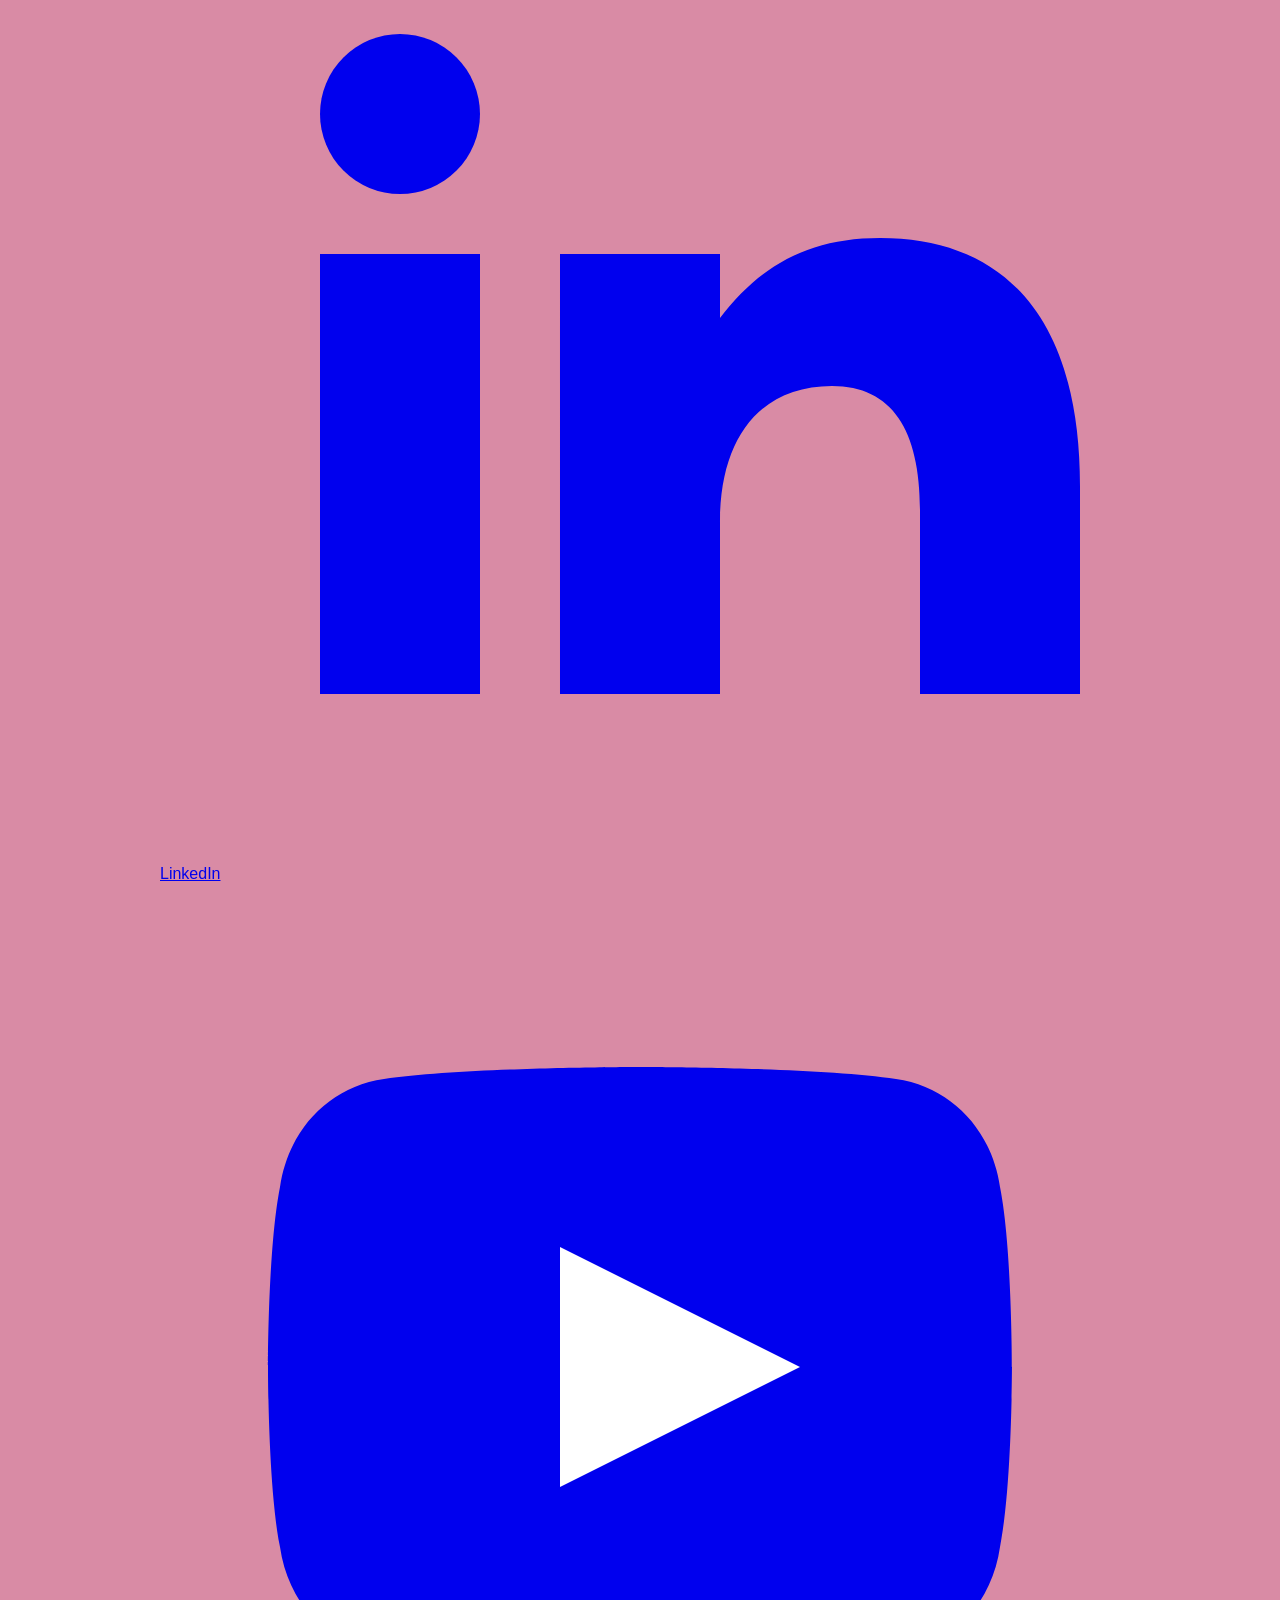
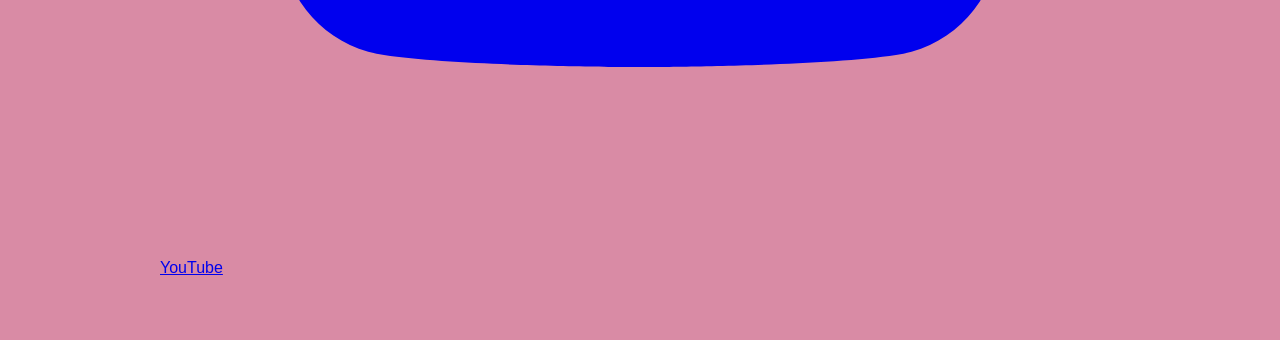
==== commit 0550f9b3: "se hicieron cambios en MiPerfil.html" ====
--- a/MiPerfil.html
+++ b/MiPerfil.html
@@ -56,7 +56,7 @@
         </article>
         <article>
             <h3>🍭 Ciudad</h3>
-            <p>Ensenada, Baja California</p>
+            <p>Ensenada, Baja California norte</p>
         </article>
         <article>
             <h3>💼 Ocupación</h3>
@@ -65,6 +65,8 @@
         <article>
             <h3>➕ Extra</h3>
             <p>Me gusta mucho dormir</p>
+            <p>Me gusta mucho cuidar de mi tortuga</p>
+            <p>Me gustan mucho las florecitas</p>
         </article>   
     </section>
 
@@ -77,14 +79,17 @@
             <article>
                 <h3>🎓 Terminar mi carrera</h3>
                 <p>Concluir mis estudios y fortalecer mis habilidades profesionales.</p>
+                <p>Establecerme en un buen trabajo y crecer profesionalmente.</p>
             </article>
             <article>
                 <h3>💻 Ser desarrolladora</h3>
                 <p>Trabajar en proyectos de software y crear apps útiles.</p>
+                <p>Participar mas activamente en actividades de la comunidad tecnológica.</p>
             </article>
             <article>
                 <h3>🛣️ Viajar</h3>
                 <p>Conocer otras ciudades, culturas y vivir nuevas experiencias.</p>
+                <p>Visitar otros paises y conocer de otras culturas.</p>
             </article>
         </div>
     </section>
@@ -97,23 +102,27 @@
         <div>
             <article>
                 <h3>💻 Programar</h3>
-                <p>Crear soluciones</p>
+                <p>Crear soluciones y estrategias de mejora.</p>
+                <p>Desarrollar aplicaciones y proyectos útiles.</p>
             </article>
             <article>
-                <h3>🎮 Videojuegos</h3>
-                <p>Hollow Knight, Minecraft, juegos de mundo abierto, fantasía y vista lateral.</p>
+                <h3>🎮 Jugar videojuegos</h3>
+                <p>El diseño del juego que mas me gusta es el de hollow Knight. </p>
+                <p>disfruto jugar juegos de mundo abierto, fantasía y vista lateral.</p>
             </article>
             <article>
                 <h3>🎧 Música</h3>
-                <p>Escuchar mis canciones favoritas</p>
+                <p>Me gusta escuchar música a cualquier hora del día. y depende de mi estado de ánimo.</p>
             </article>
             <article>
                 <h3>📸 Fotografía</h3>
-                <p>Capturar momentos especiales</p>
+                <p>Me gusta tomar fotos a los momentos que se me hacen especiales.</p>
+                <p>Me gusta tomar fotos de la naturaleza y las flores.</p>
             </article>
             <article>
-                <h3>🛩️ Viajar</h3>
-                <p>Conocer nuevos lugares</p>
+                <h3>🎨Dibujar</h3>
+                <p>Me gusta hacer dibujos con forme a como me siento en ese momento.</p>
+                <P>Me agrada expresarme mediante el dibujo.</P>
             </article>
         </div>
     </section>
@@ -126,15 +135,20 @@
         <div>
             <article>
                 <h3>🎧 Canción favorita</h3>
-                <p>La luna - Josean Log</p>
+                <p>Mi cancion favorita es: La luna - Josean Log</p>
+                <p>La cancion que me pone feliz es: Tiburón de Proyecto uno</p>
             </article>
             <article>
                 <h3>🎇 Libro favorito</h3>
-                <p>Los ojos de mi princesa</p>
+                <p>Es una novela que se llama:Los ojos de mi princesa de Carlos Cuauhtémoc Sánches.</p>
             </article>
             <article>
                 <h3>🌎 Película favorita</h3>
                 <p>Avatar 1 (James Cameron)</p>
+            </article>
+            <article>
+                <h3>Videojuego favorito</h3>
+                <p>Minecraft❤️</p>
             </article>
         </div>
     </section>
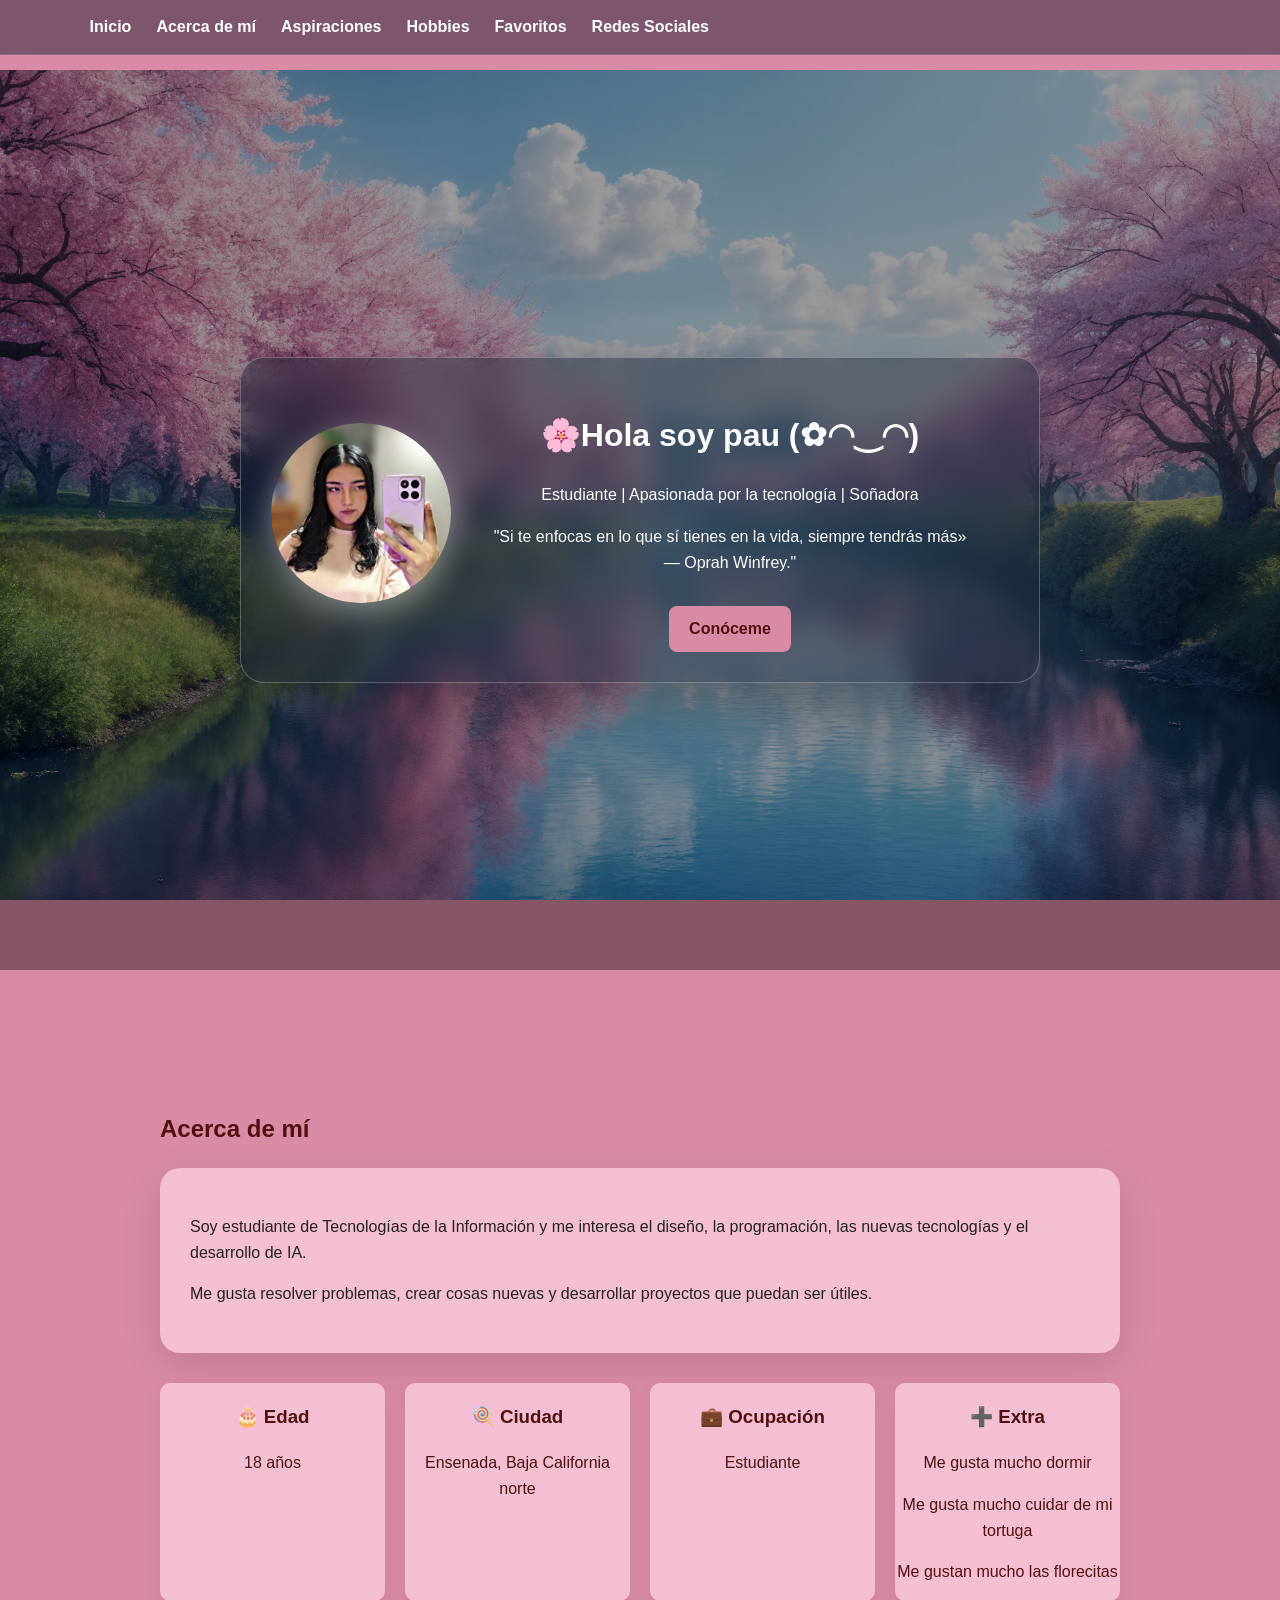
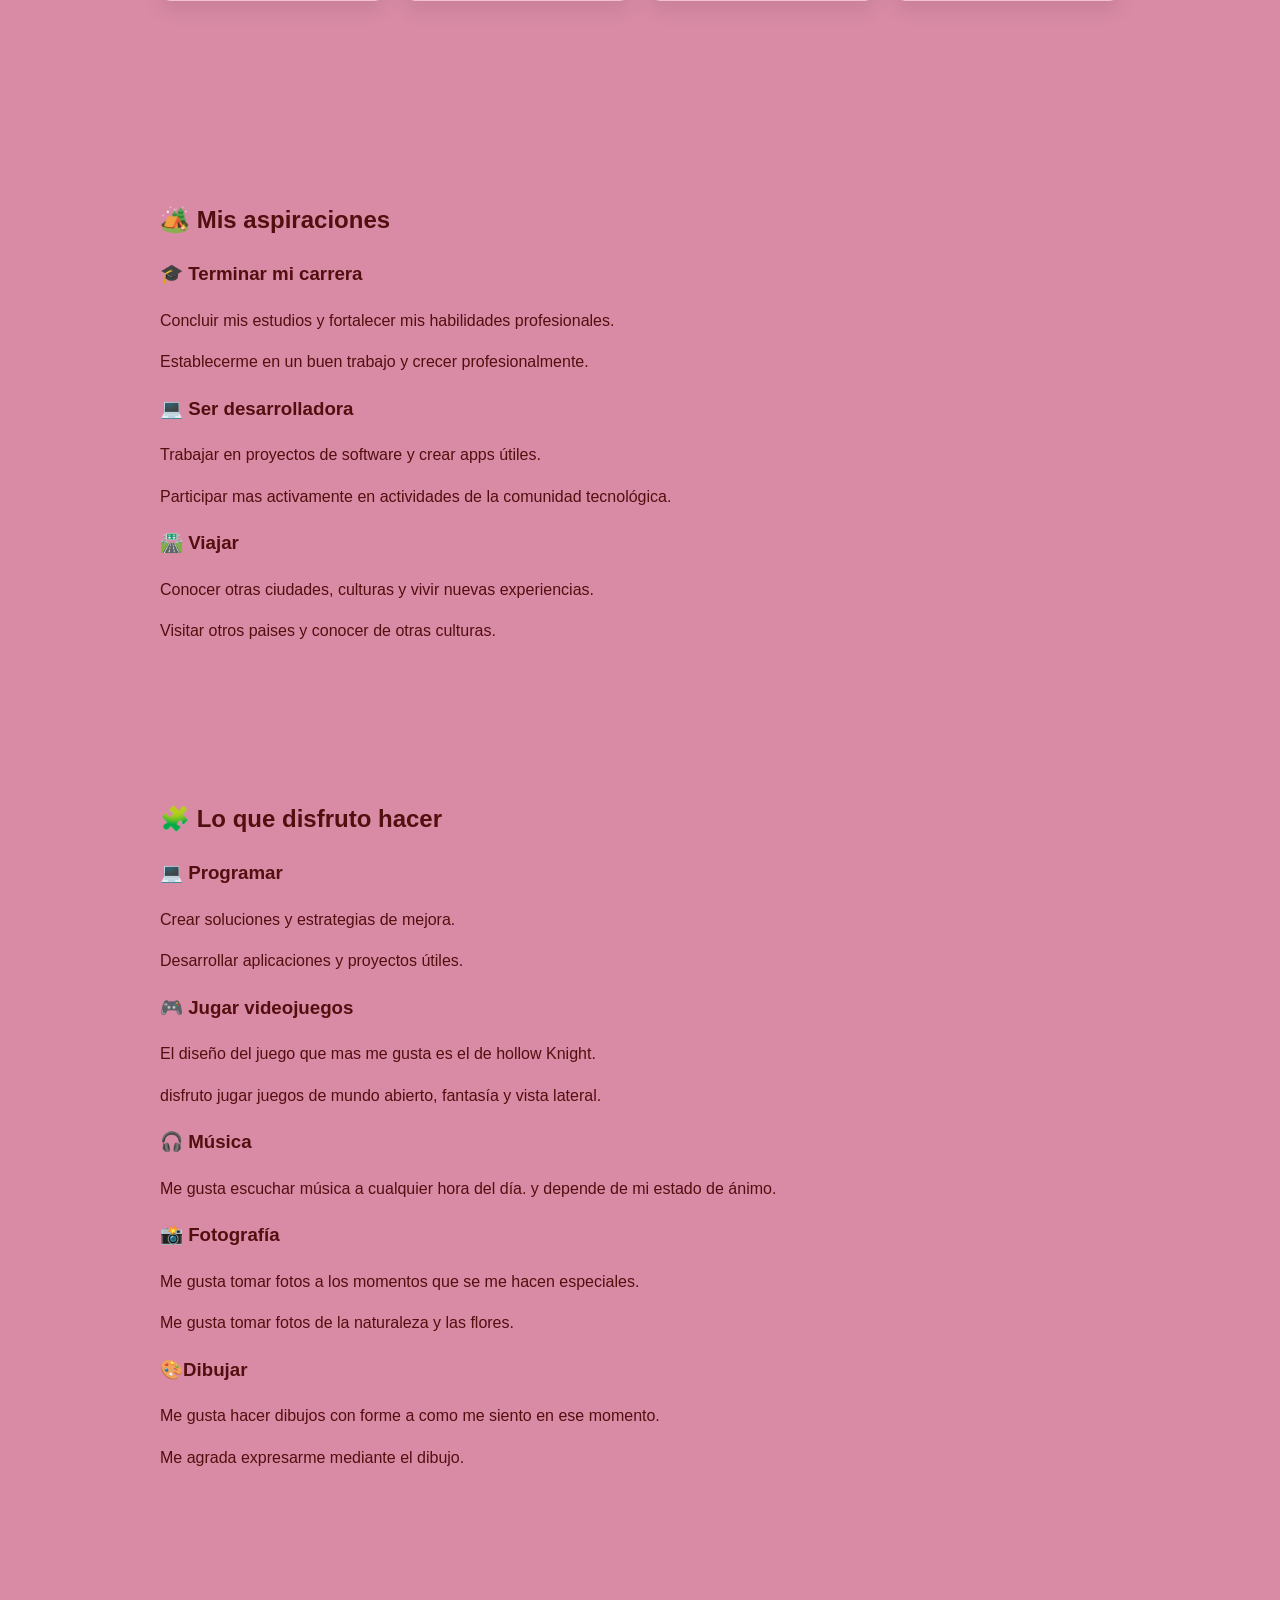
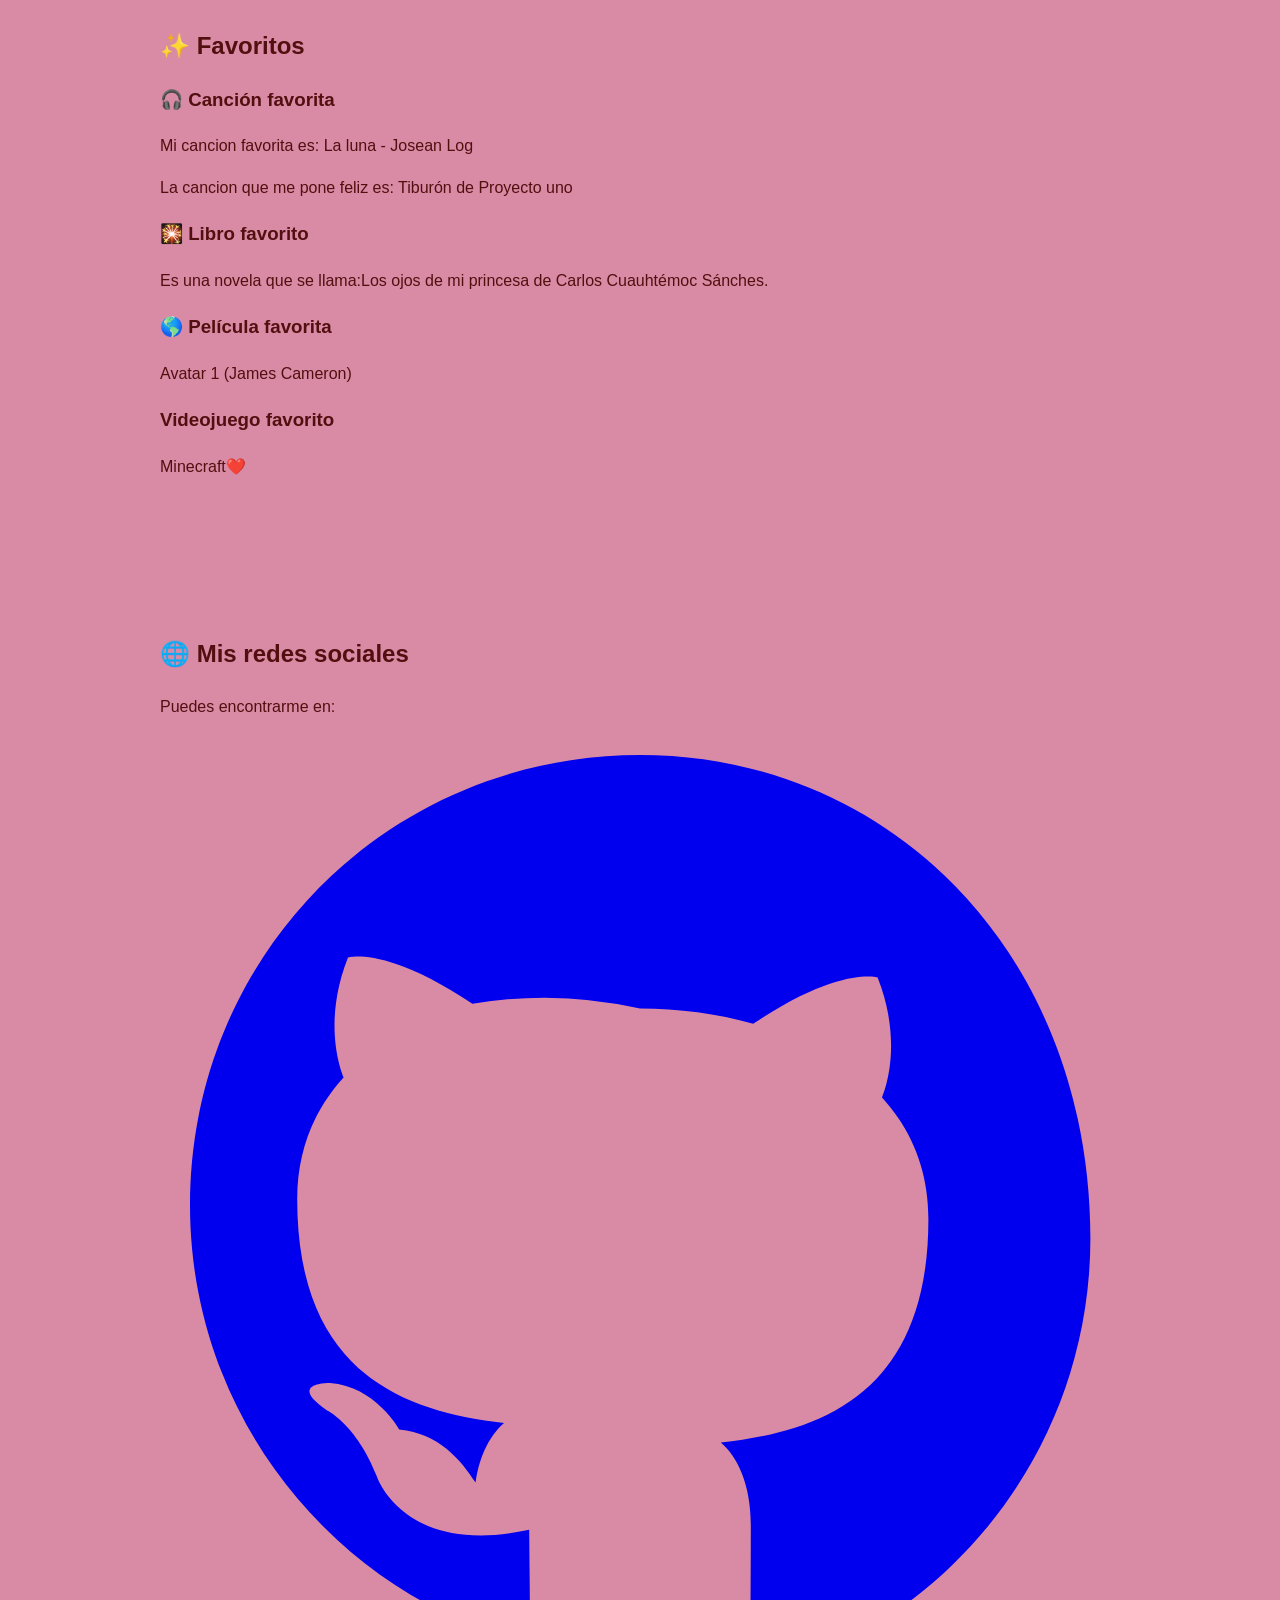
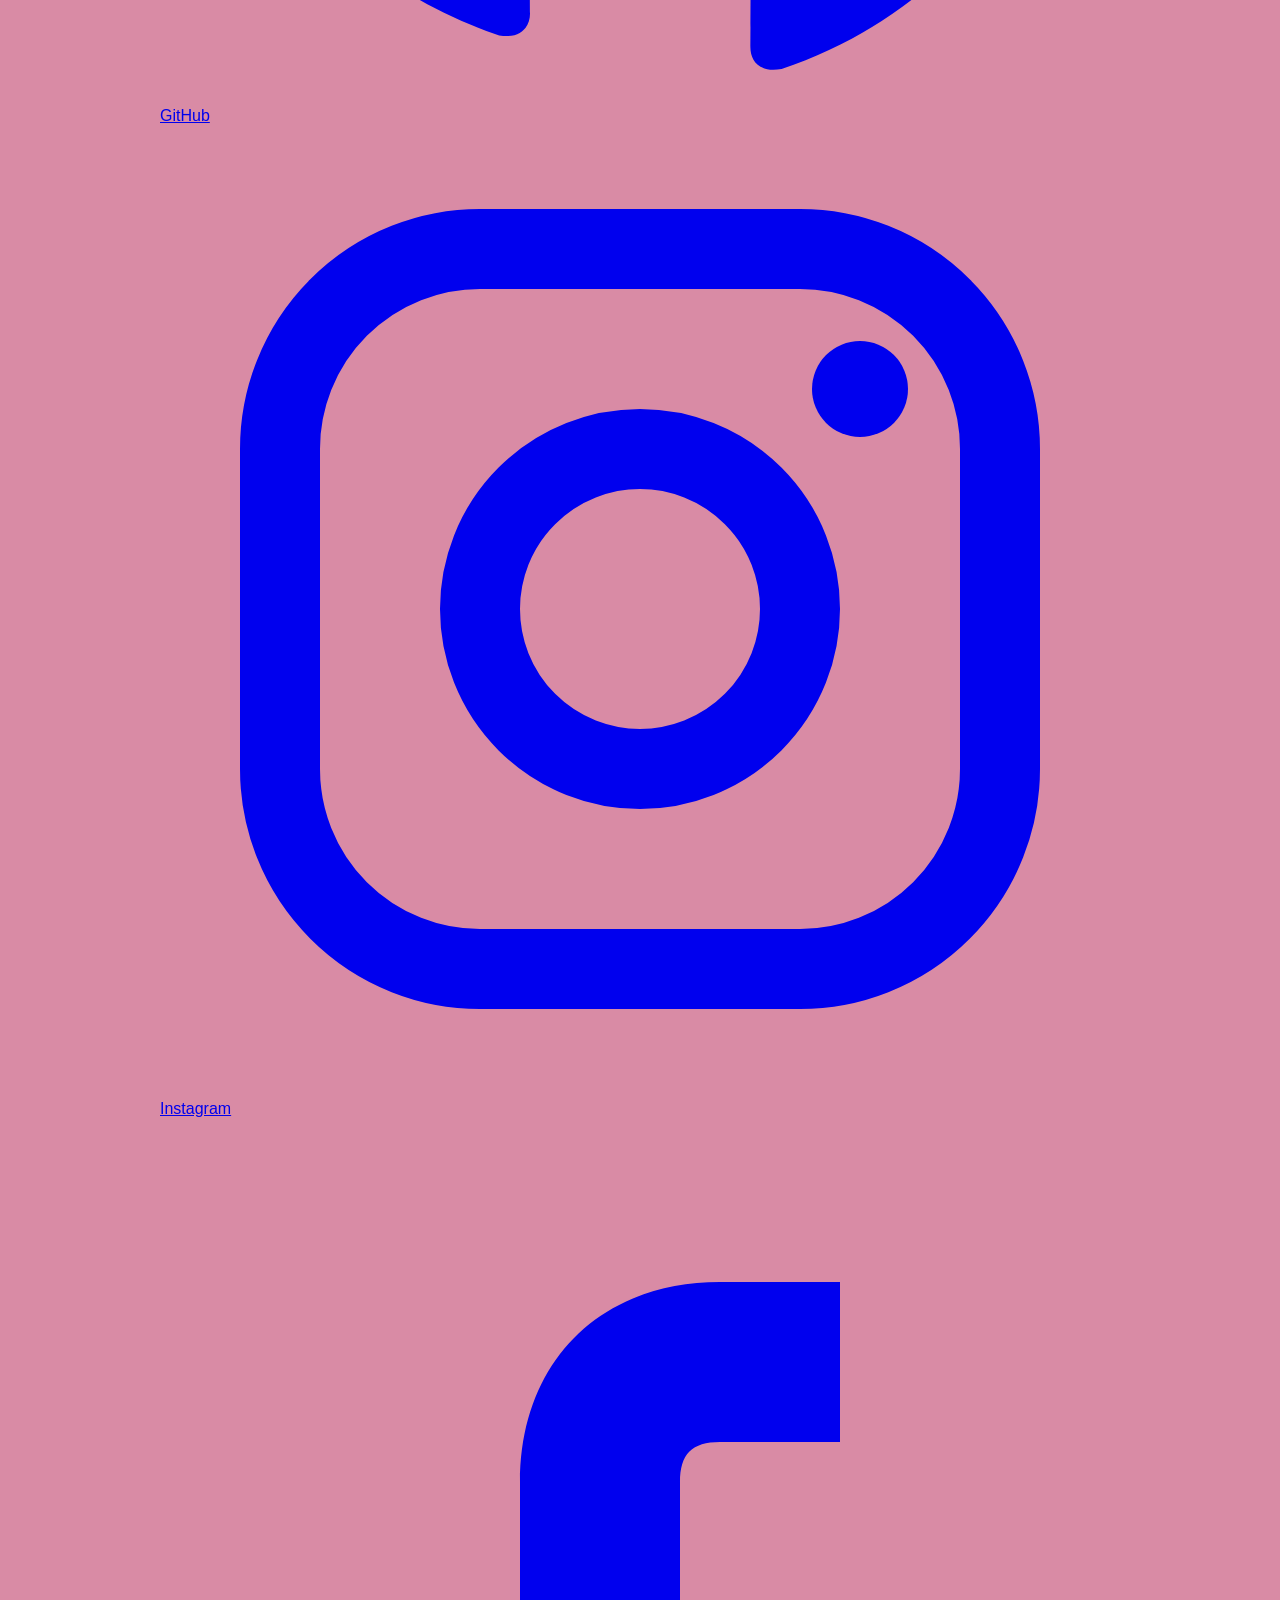
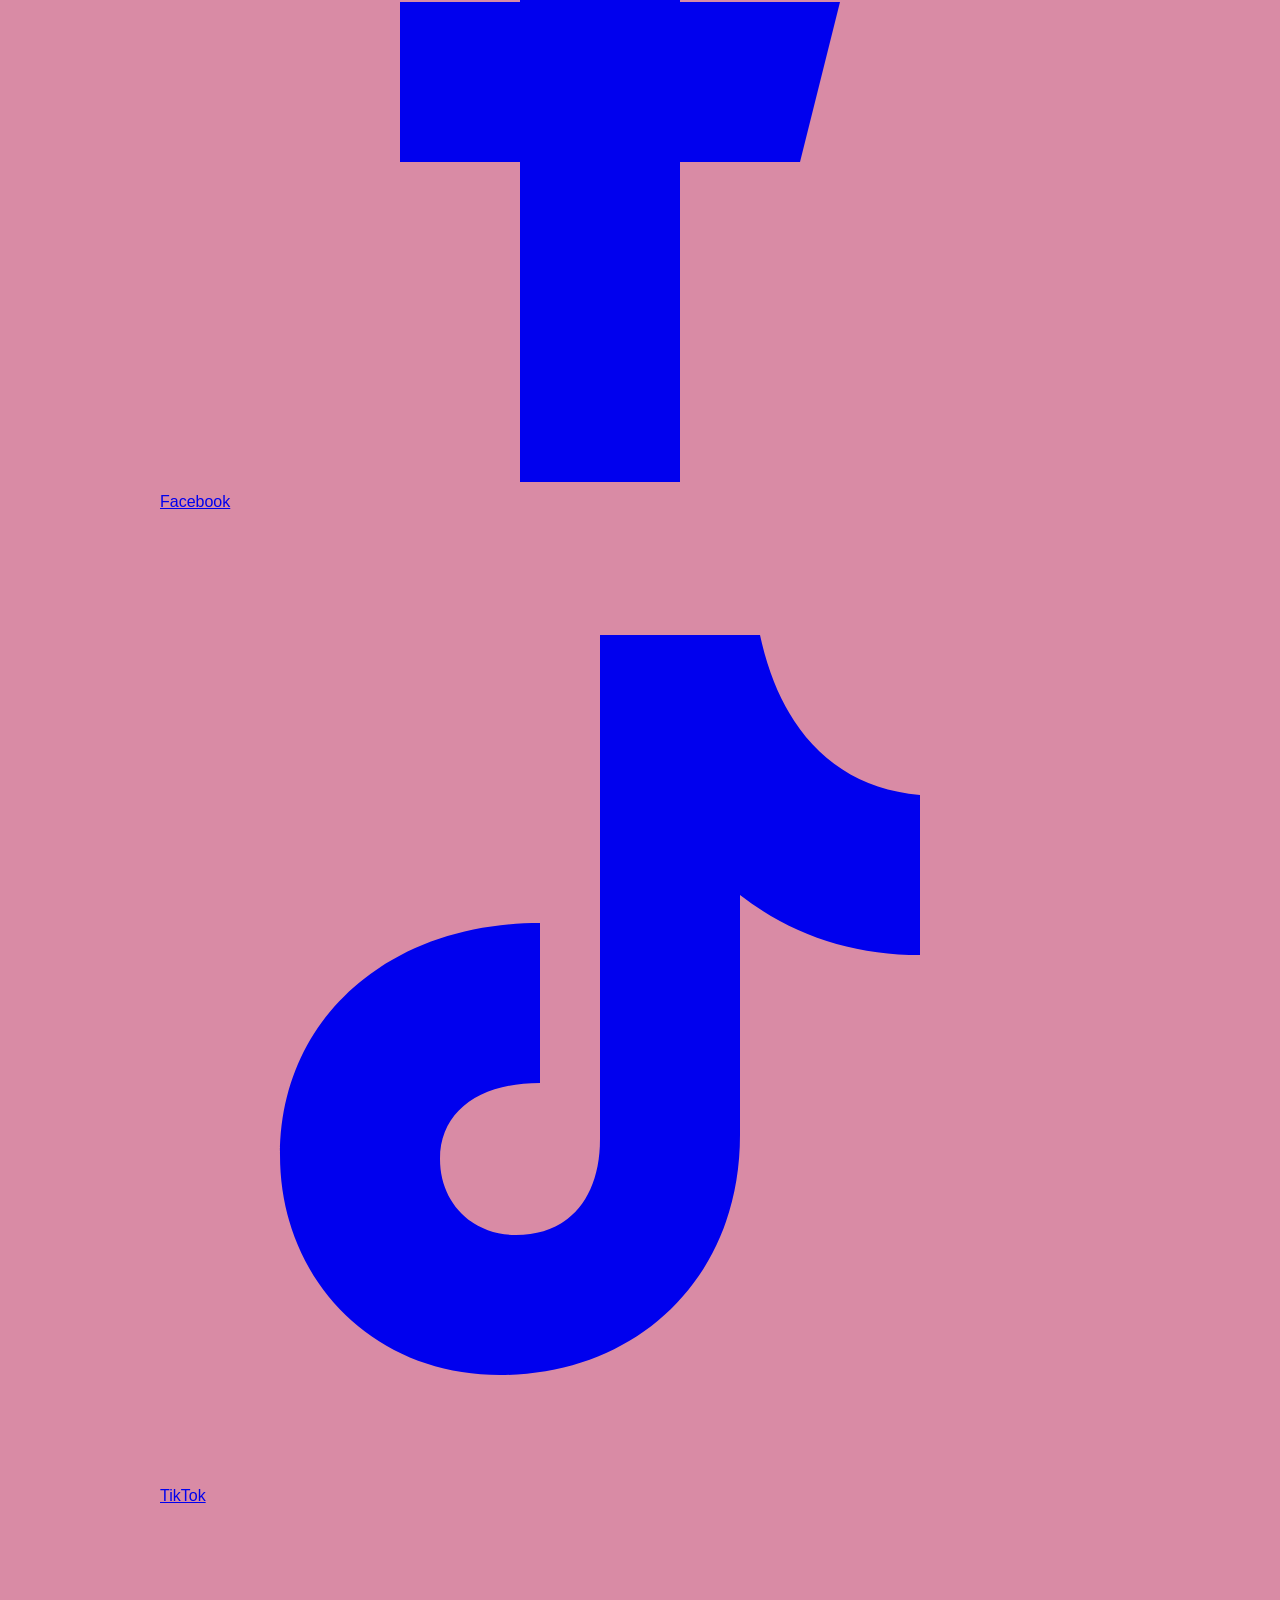
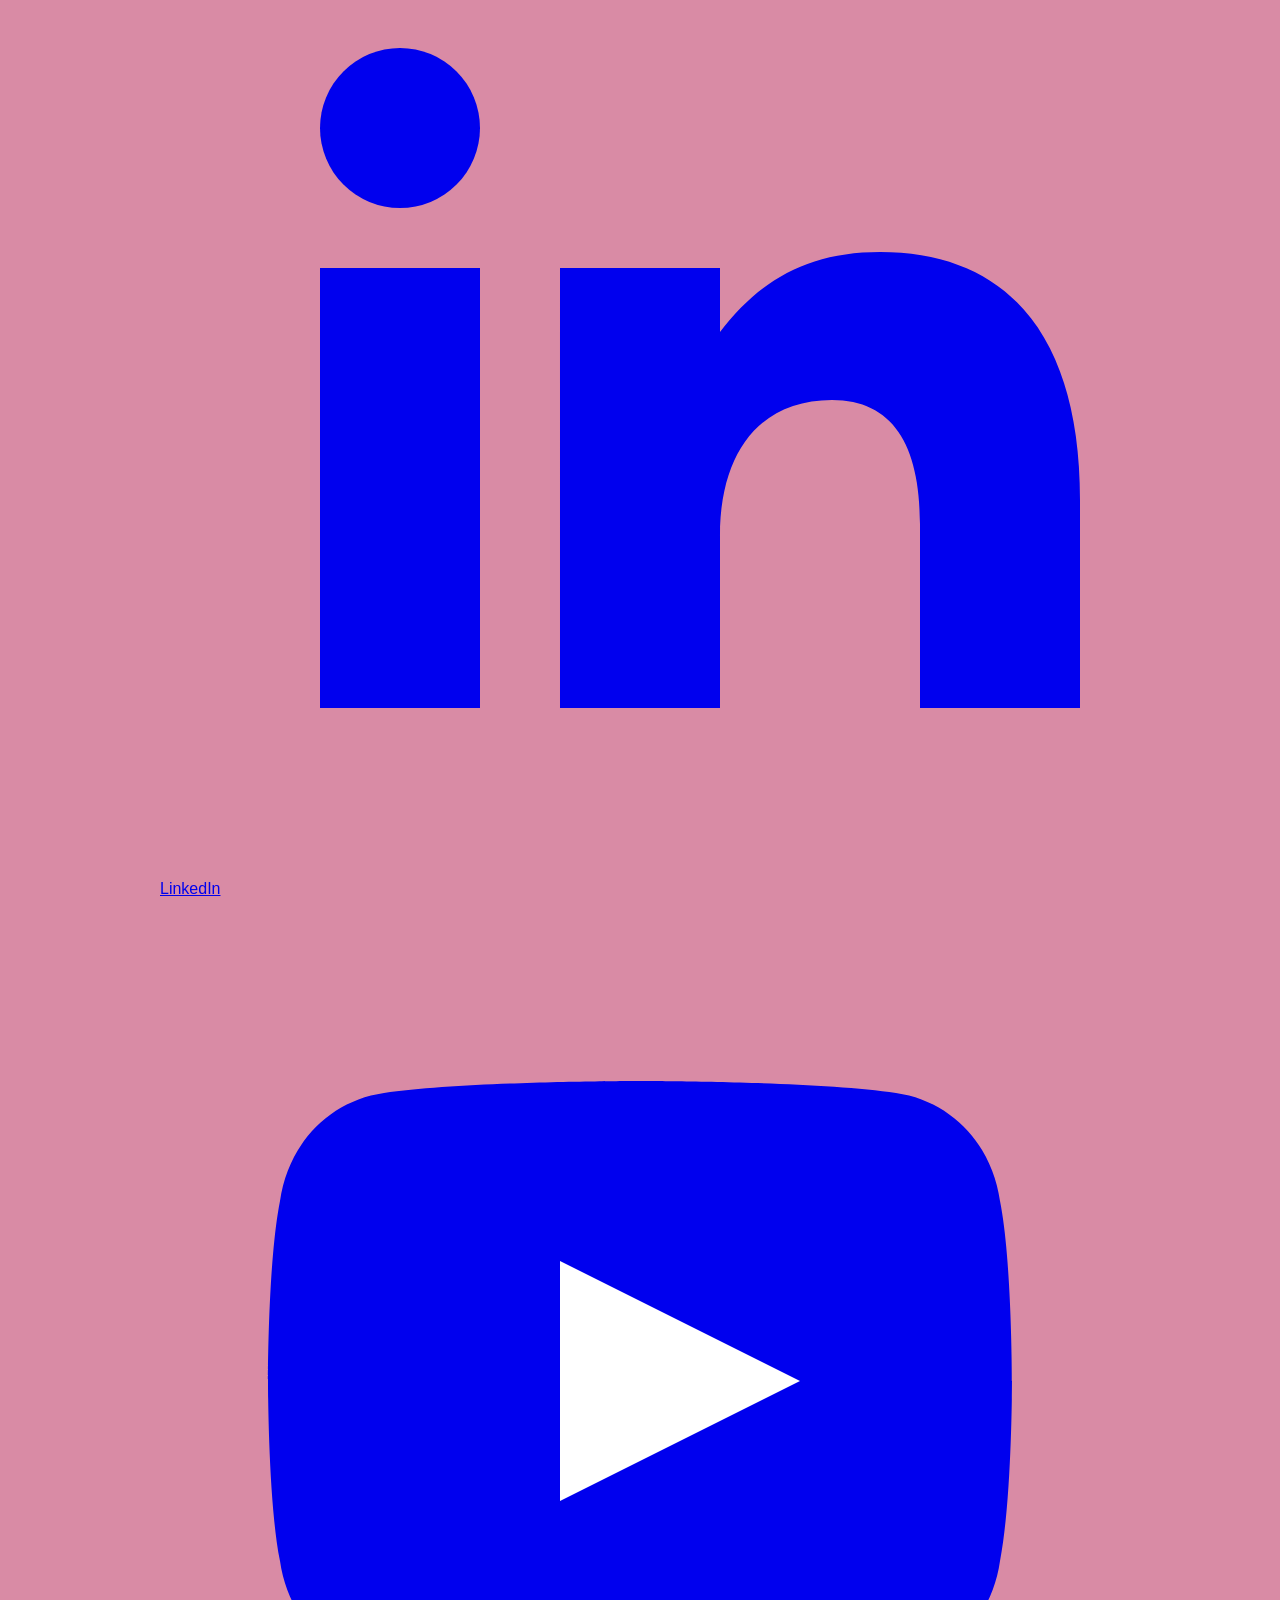
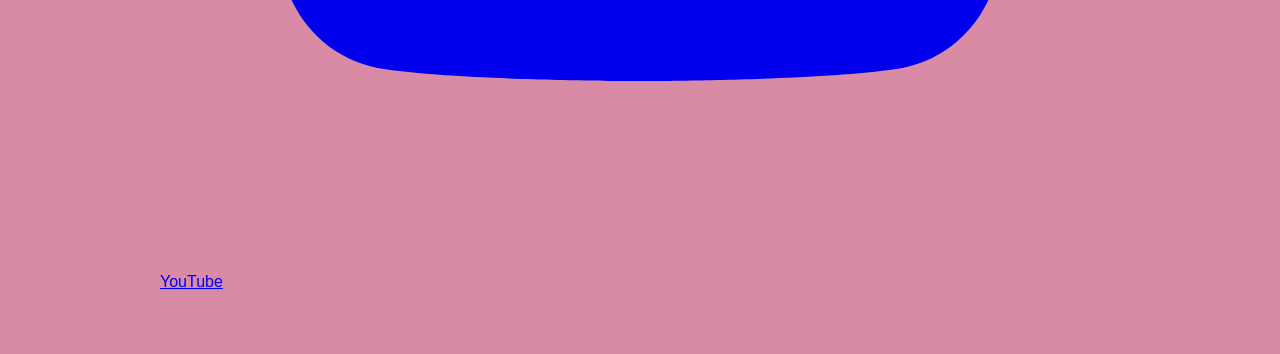
==== commit 2d59d332: "se editaron nuevos campos add: se cambio la imagen de fondo y la estilizacion de la primera parte de" ====
--- a/MiPerfil.html
+++ b/MiPerfil.html
@@ -27,29 +27,49 @@
     <!--======================-->
     <!-- HEADER / HERO -->
     <!--======================-->
-    <header id="inicio" class="parallax parallax-1">
-        <div class="glass hero-card">
-            <img src="Practica03/assets/yop.jpeg" class="profile-img" alt="Foto de perfil">
-
-            <h1>Hola soy pau ╰(*°▽°*)╯</h1>
+   <header id="inicio" class="parallax parallax-1">
+
+    <div class="glass hero-card">
+
+        <!-- FOTO -->
+        <img src="Practica03/assets/yop.jpeg"
+             class="profile-img"
+             alt="Foto de perfil">
+
+        <div class="profile-content">
+
+            <h1>🌸Hola soy pau (✿◠‿◠)</h1>
+
             <p>Estudiante | Apasionada por la tecnología | Soñadora</p>
 
-            <blockquote>"La disciplina de hoy construye el éxito de mañana."</blockquote>
-            <a href="#acercaDeMi" class="boton">Conóceme</a>
-        </div> 
-    </header>
+            <blockquote>
+                "Si te enfocas en lo que sí tienes en la vida, siempre tendrás más» — Oprah Winfrey."
+            </blockquote>
+
+            <a href="#acercaDeMi" class="boton">
+                Conóceme
+            </a>
+
+        </div>
+
+    </div>
+
+</header>
 
     <!--======================-->
     <!-- ACERCA DE MÍ -->
     <!--======================-->
+    <section class="contenedor">
     <section id="acercaDeMi">
         <h2>Acerca de mí</h2>
-        <div>
-            <div>
+
+        <div>
+            <div class="card">
                 <p>Soy estudiante de Tecnologías de la Información y me interesa el diseño, la programación, las nuevas tecnologías y el desarrollo de IA.</p>
                 <p>Me gusta resolver problemas, crear cosas nuevas y desarrollar proyectos que puedan ser útiles.</p>
             </div> 
         </div>
+        <div class="datos">
         <article>
             <h3>🎂 Edad</h3>
             <p>18 años</p>
@@ -67,7 +87,9 @@
             <p>Me gusta mucho dormir</p>
             <p>Me gusta mucho cuidar de mi tortuga</p>
             <p>Me gustan mucho las florecitas</p>
-        </article>   
+        </article> 
+         </div>
+    </section>
     </section>
 
     <!--======================-->
--- a/Practica03/CSS/styles.CSS
+++ b/Practica03/CSS/styles.CSS
@@ -123,6 +123,7 @@
     border-radius: 50%; /* Cambiado a 50% para hacerlo un círculo perfecto */
     display: block;
     margin: 0 auto 15px auto;
+    flex-shrink: 0;
     box-shadow: 0 10px 30px rgba(255, 255, 255, 0.4);
 }
 
@@ -135,7 +136,10 @@
     box-shadow: 0 25px 50px rgba(0, 0, 0, 0.25);
     padding: 30px;
     text-align: center;
-    max-width: 600px;
+    max-width: 800px;
+    display: flex;
+    align-items: center;
+    grap: 30px;
 }
 
 .boton {
@@ -161,3 +165,47 @@
     margin: 0 auto;
 }
 
+/*CONTENEDORES*/
+
+.contenedor
+{
+    max-width: 1100px;
+    margin:auto;
+}
+
+.card
+{
+    background: rgb(245, 191, 211);
+    color:#222;
+    padding: 30px;
+    border-radius: 20px;
+    box-shadow: 0 12px 40px rgba(0,0,0,0.12);
+    transition:0.3s;
+}
+
+.card:hover
+{
+    transform: translateY(-8px);
+    box-shadow: 0 20px 40px rgba(30,41,59,0.80);
+}
+
+
+/*============================================*/
+/*DATOS PERSONALES*/
+/*============================================*/
+
+.datos
+{
+    margin-top: 30;
+    display: grid;
+    grid-template-columns: repeat(4, 1fr);
+    gap:20px;
+}
+.datos article
+{
+    margin-top: 30px;
+    text-align: center;
+    background: rgb(245, 191, 211);
+    border-radius: 10px;
+    box-shadow: 0 10px 20px rgba(0, 0, 0, .08);
+}
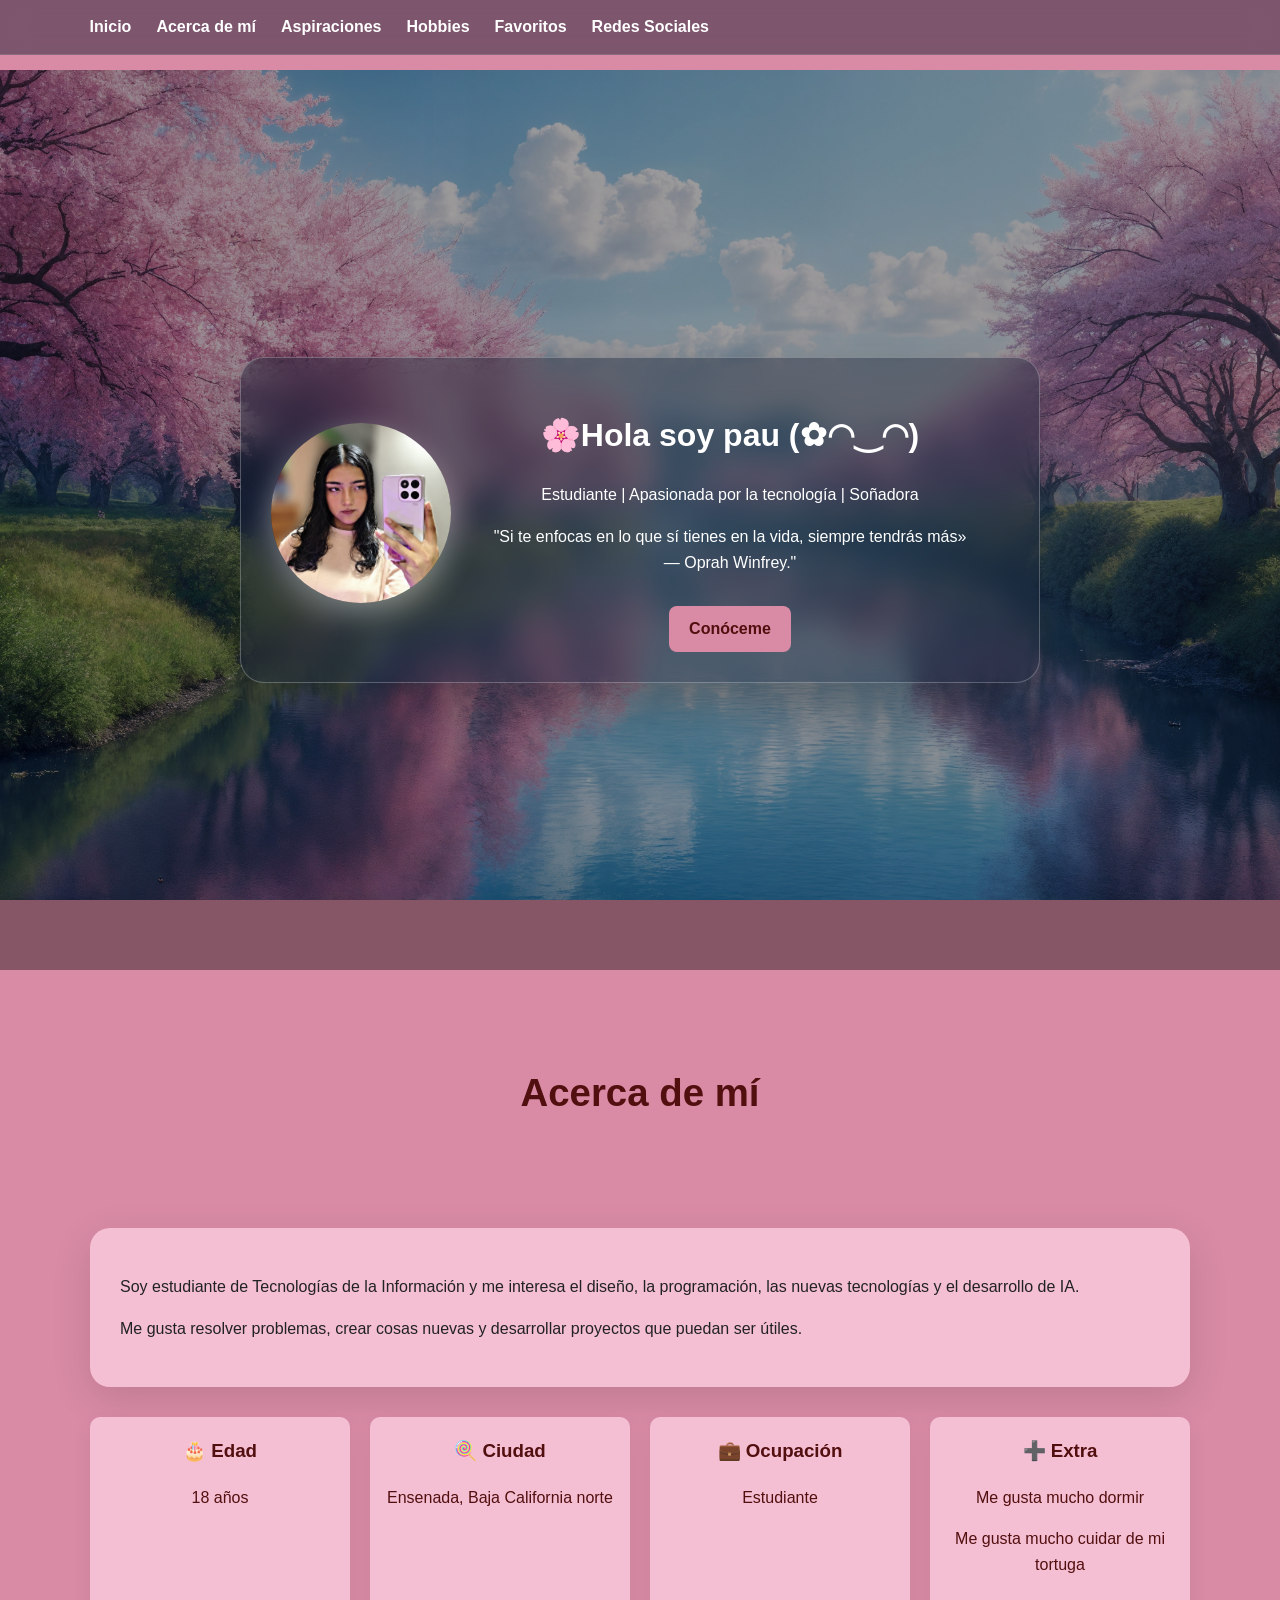
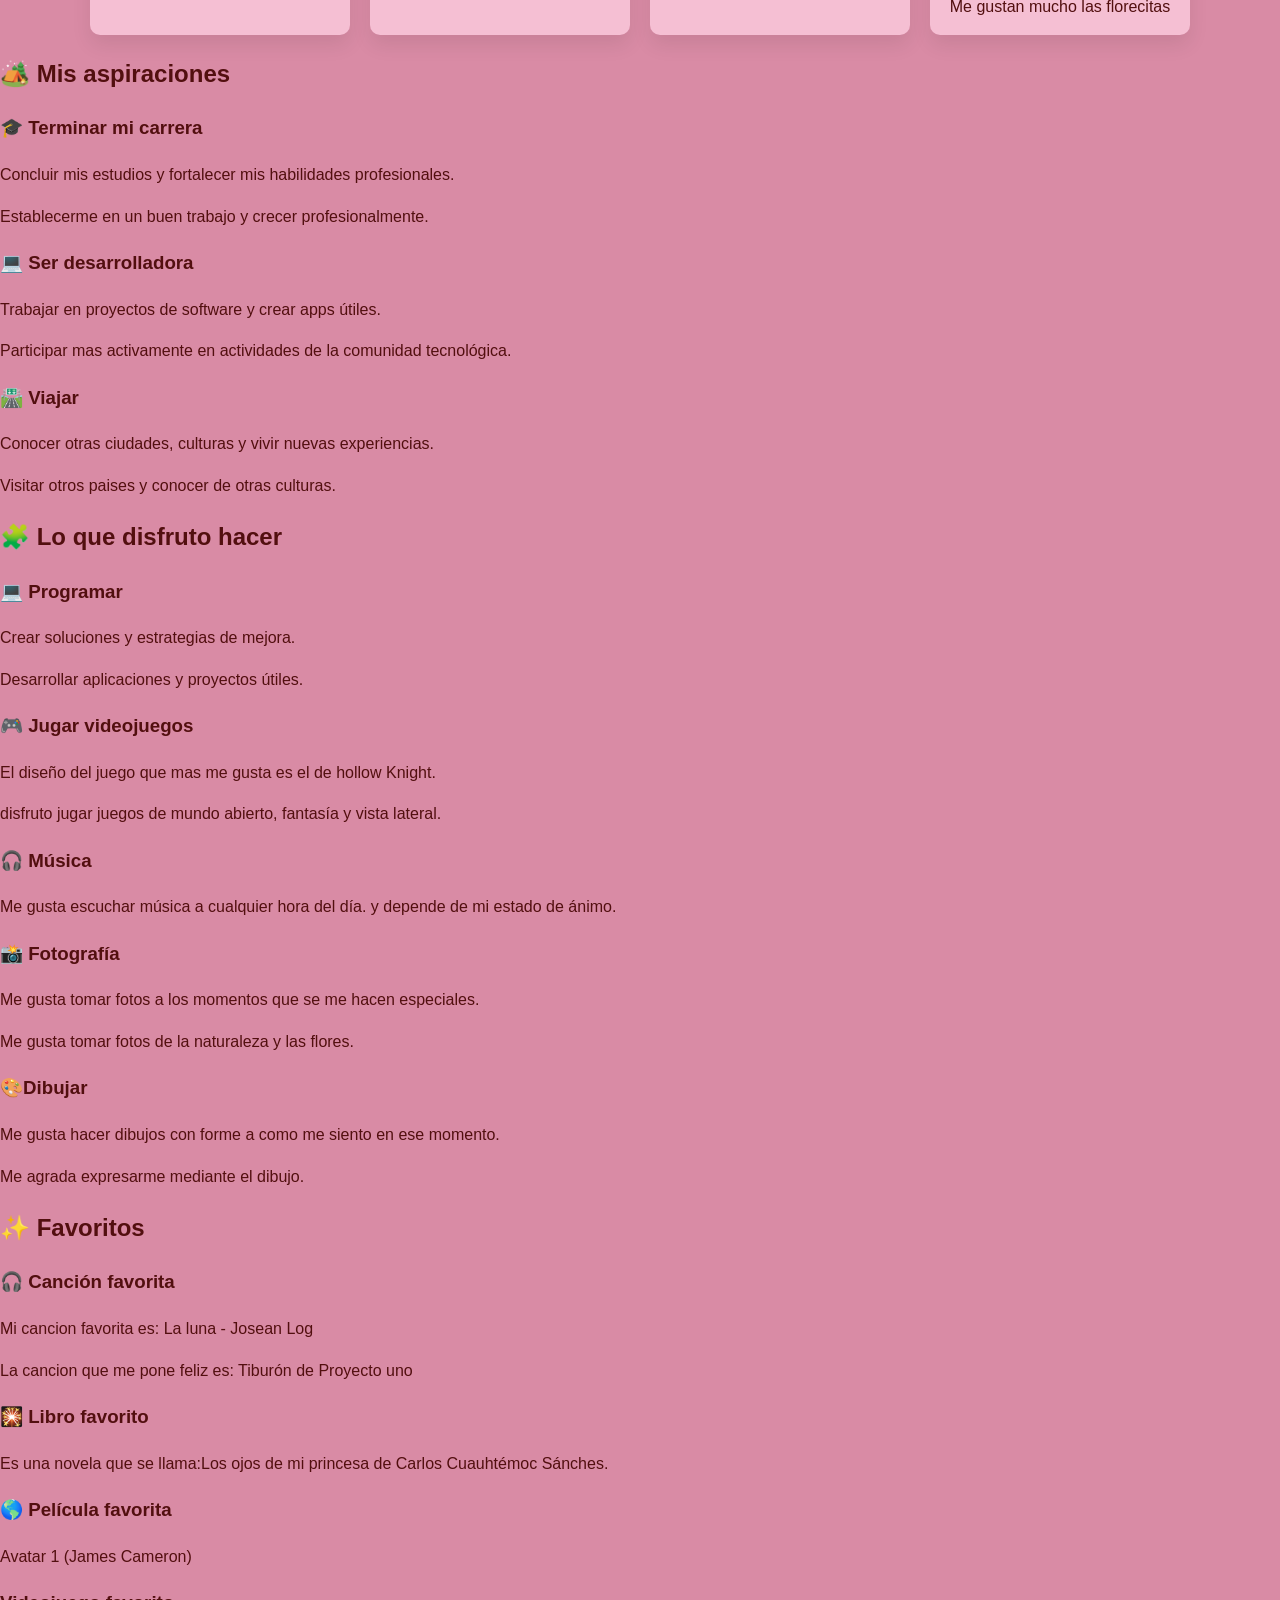
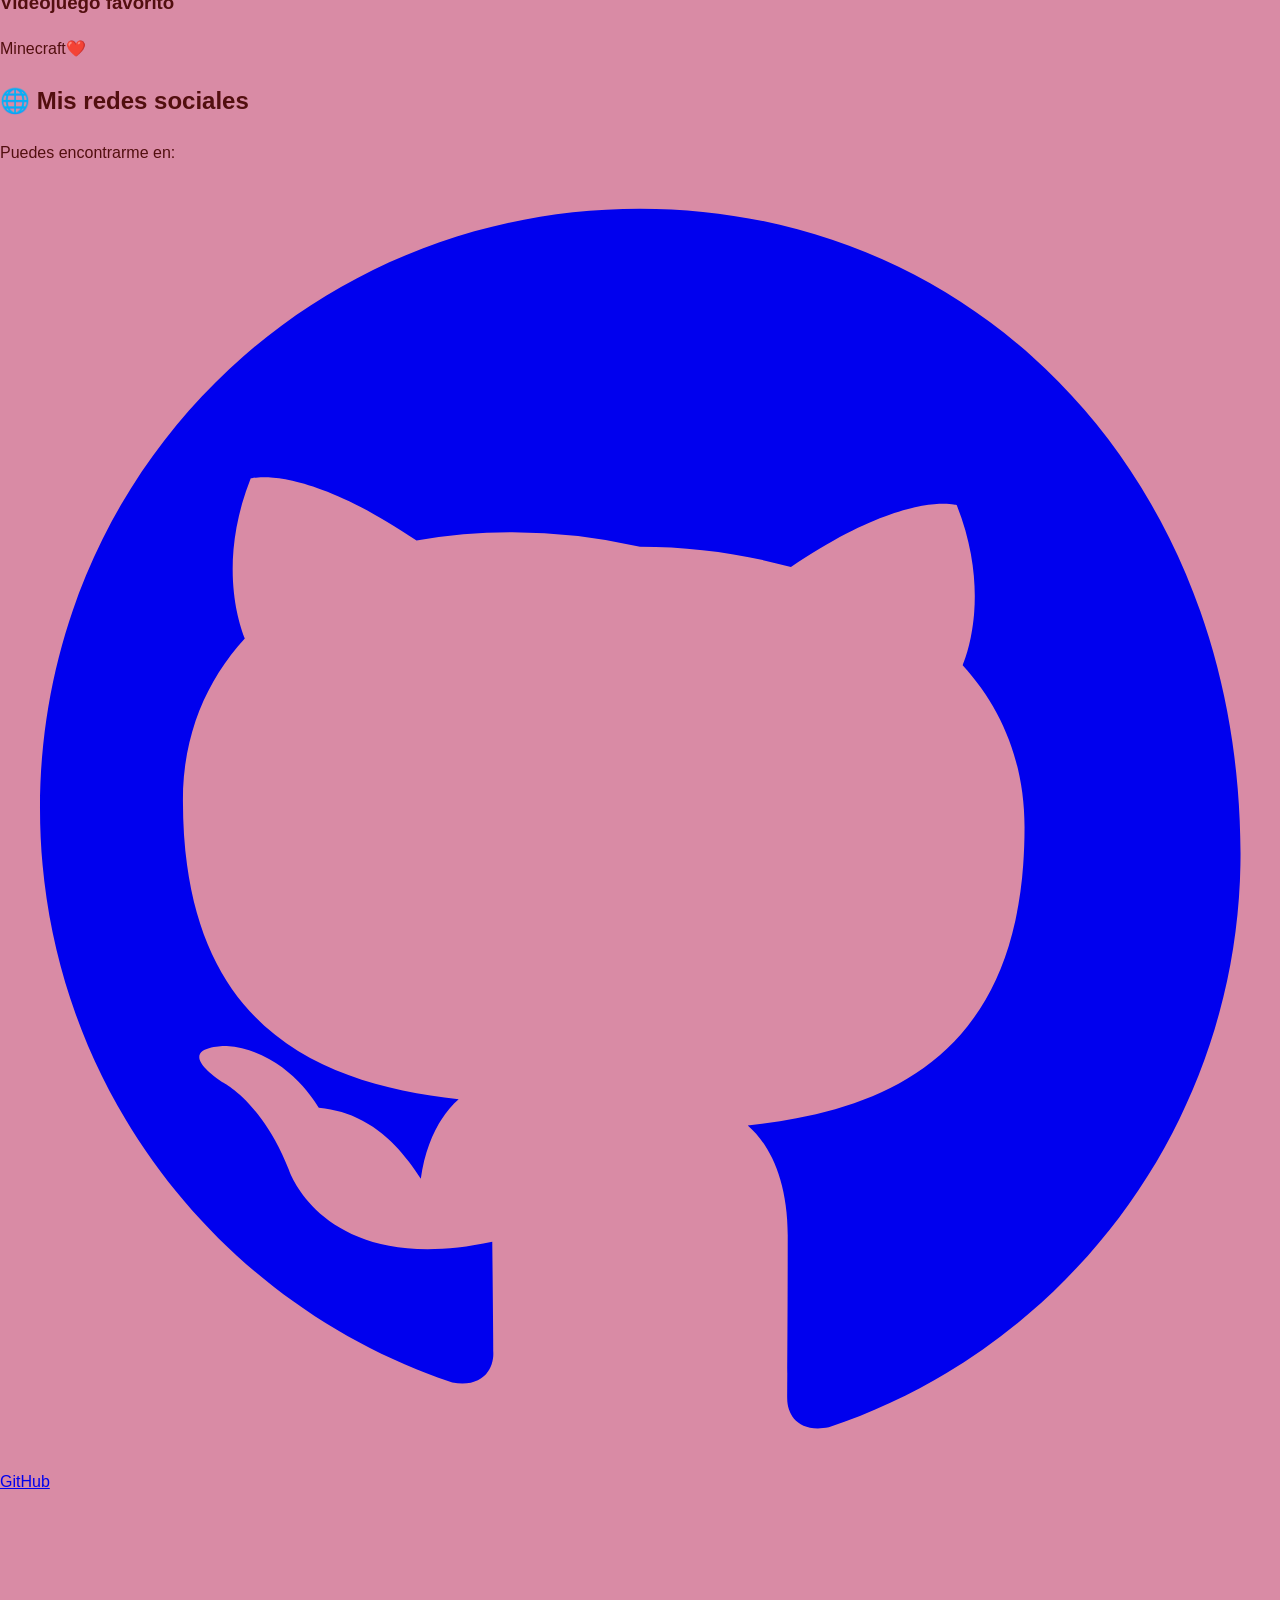
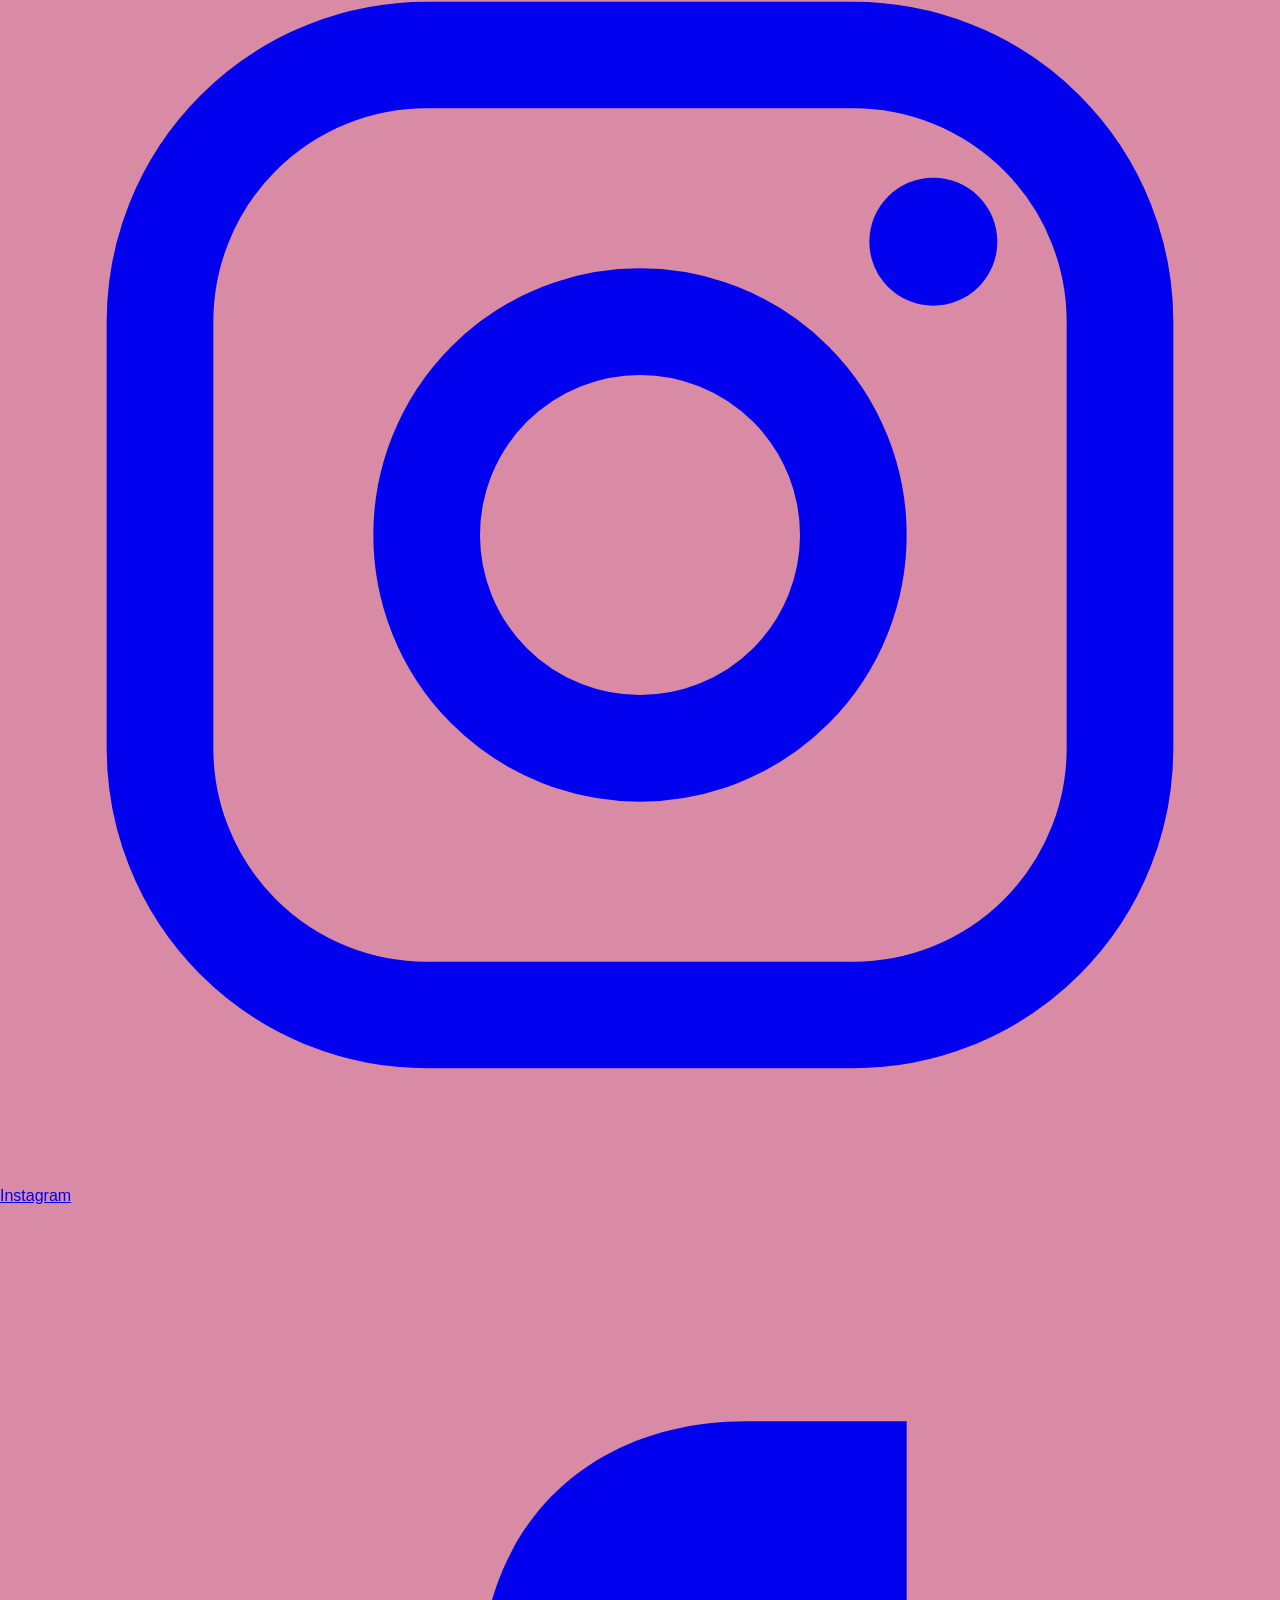
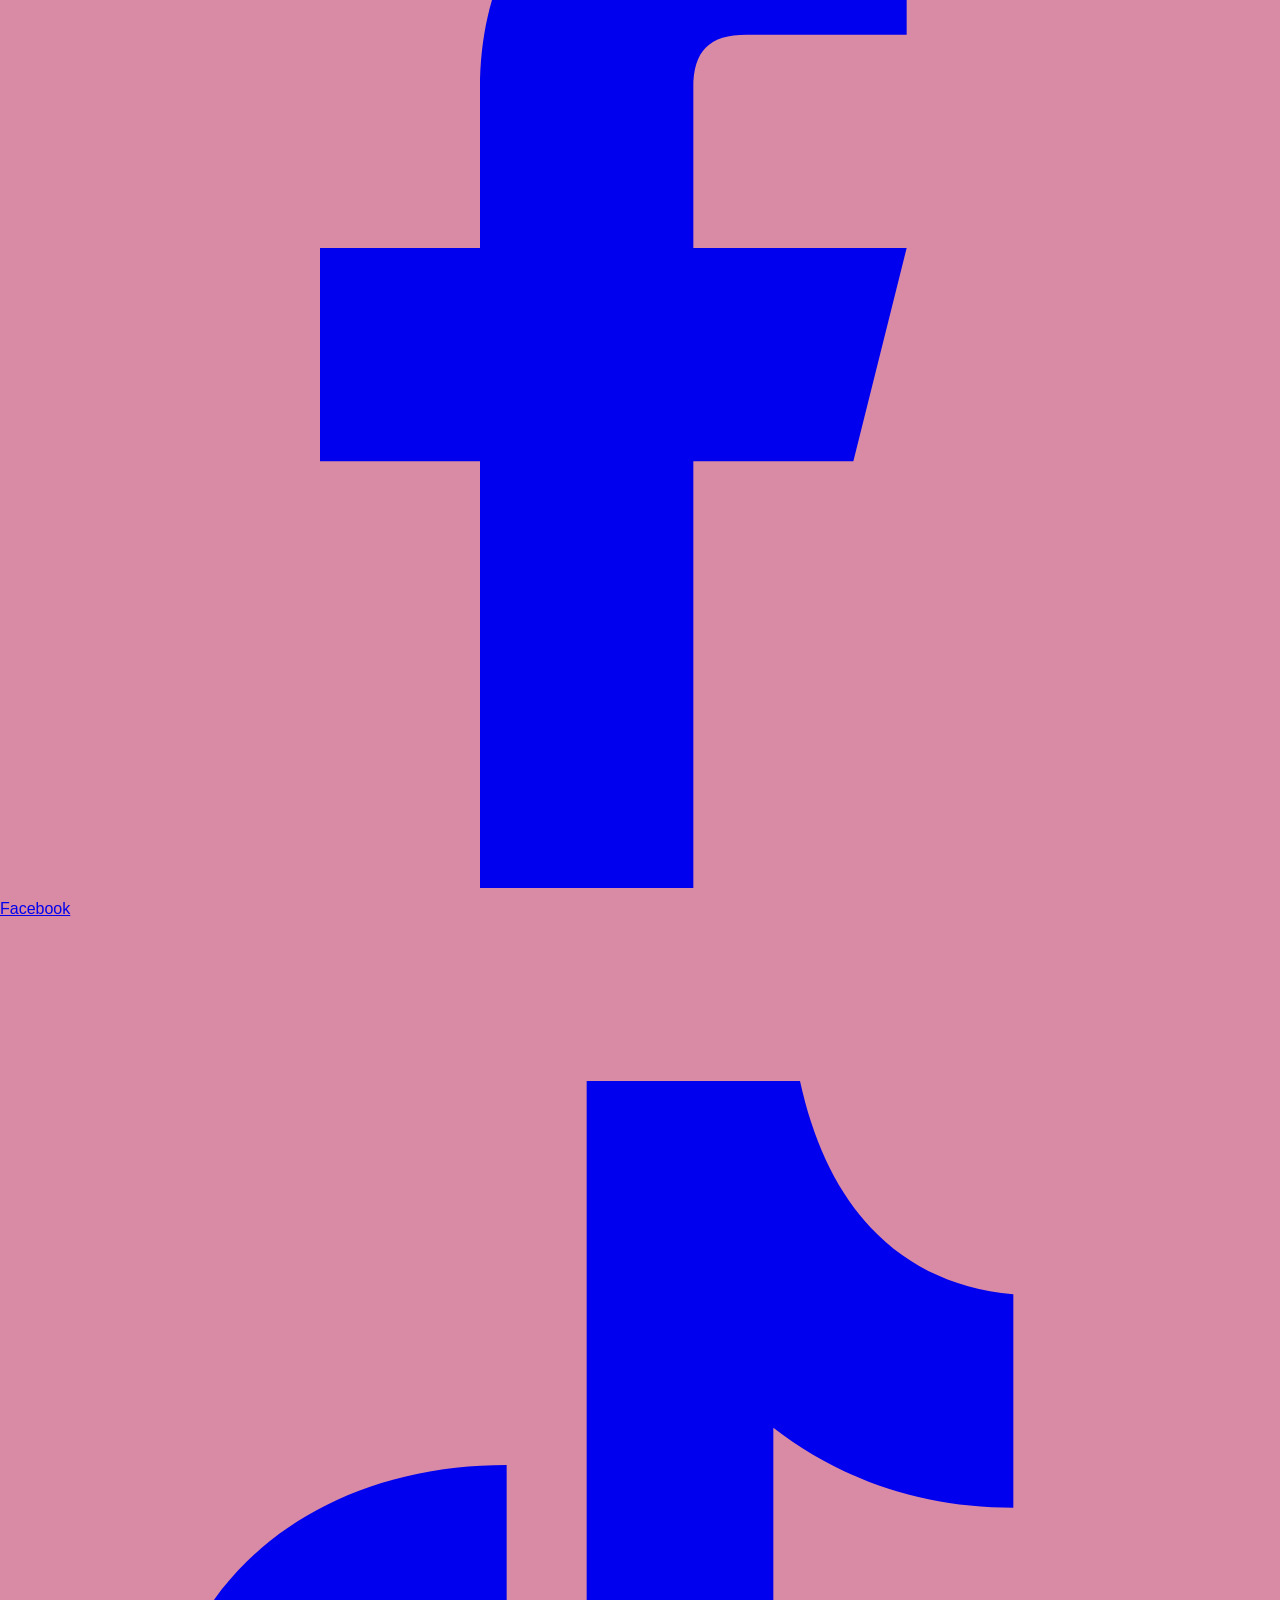
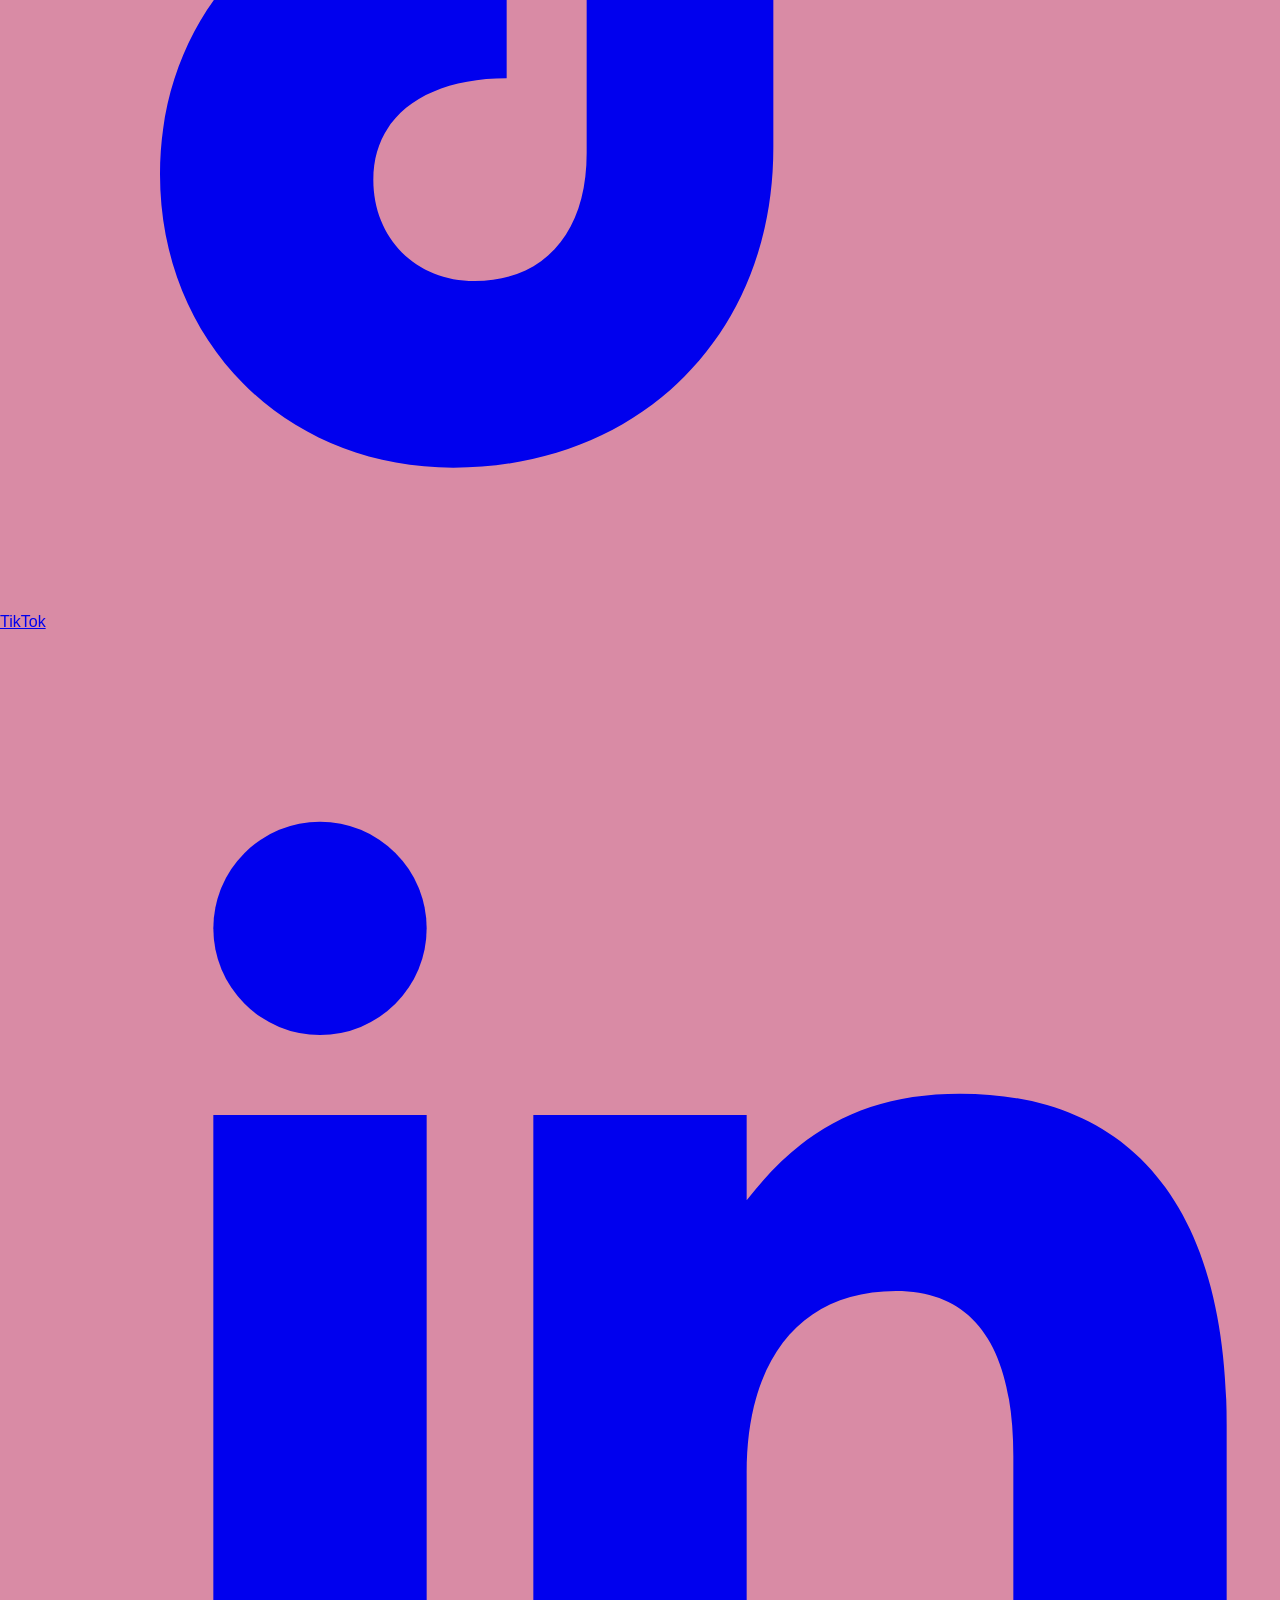
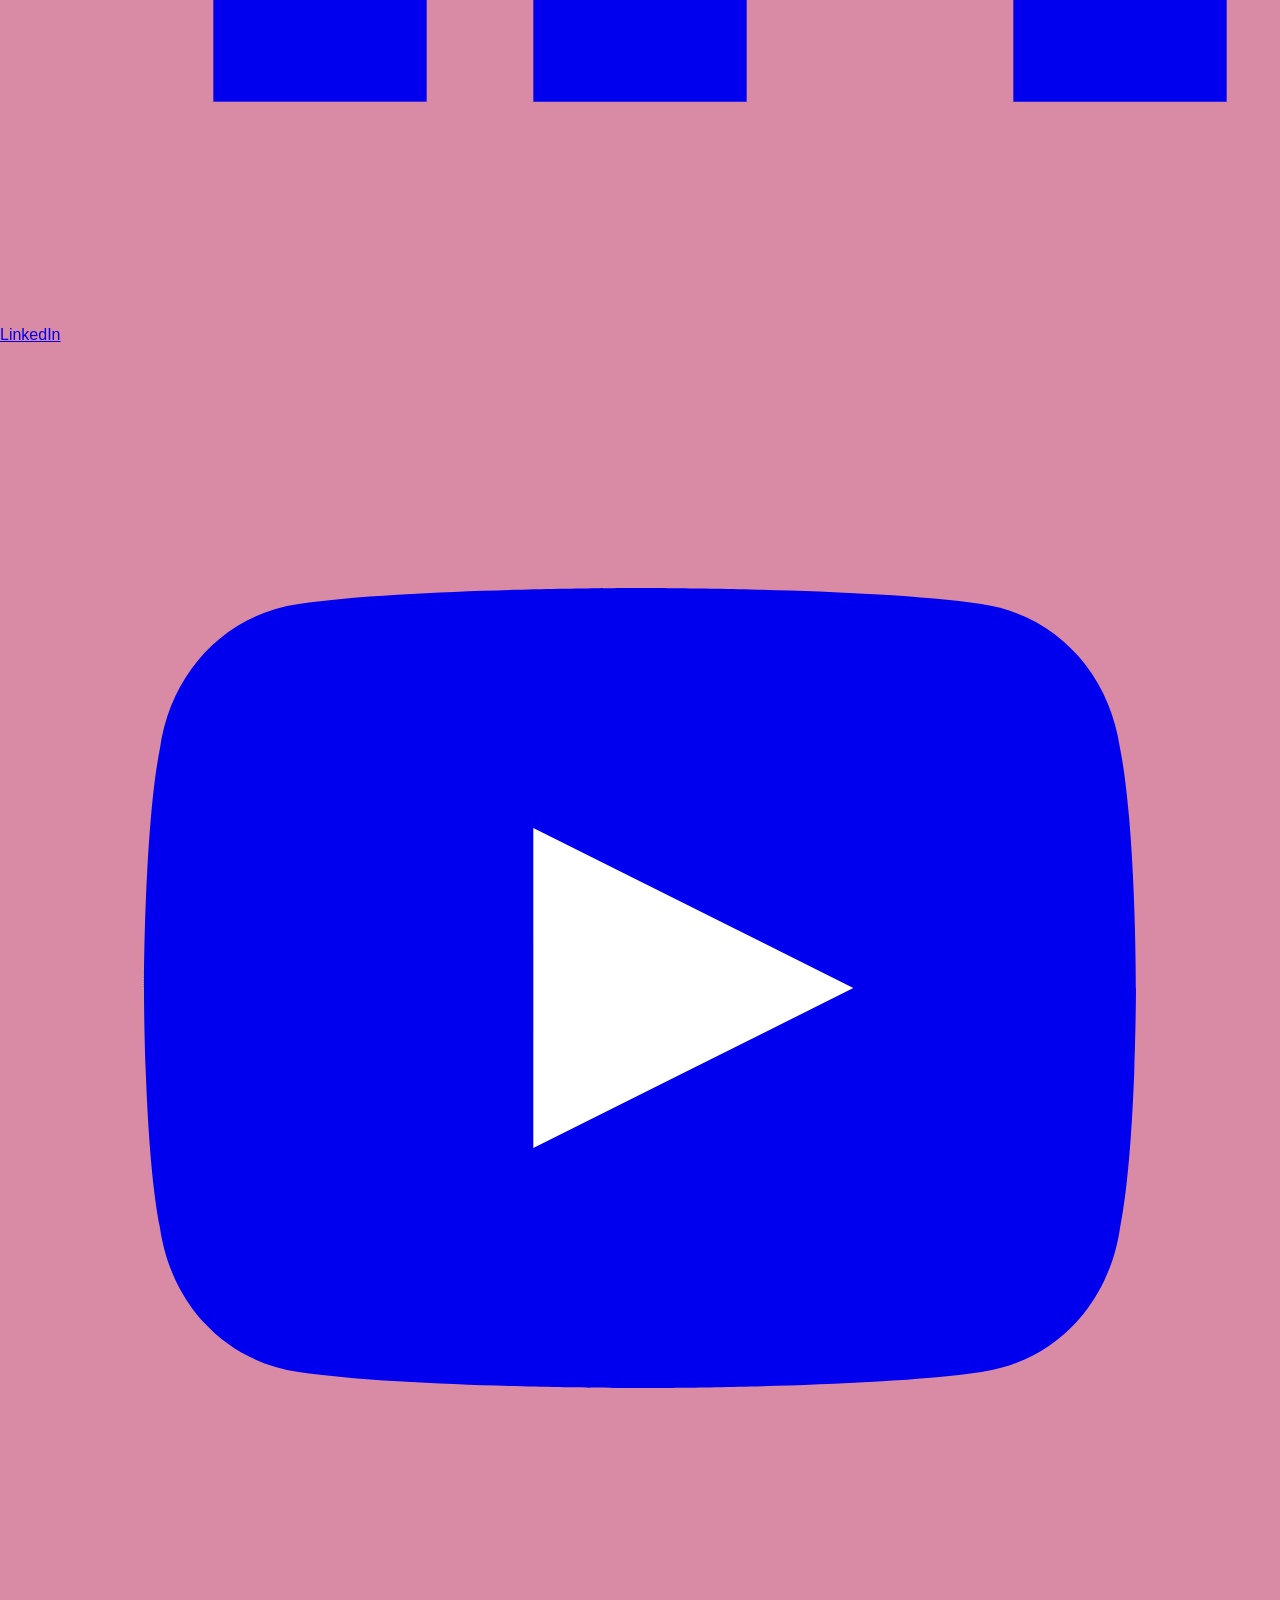
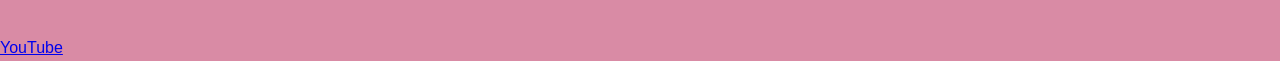
==== commit ec6e042d: "se edito un titulo nadamas" ====
--- a/MiPerfil.html
+++ b/MiPerfil.html
@@ -61,7 +61,9 @@
     <!--======================-->
     <section class="contenedor">
     <section id="acercaDeMi">
+        <div class="section h2">
         <h2>Acerca de mí</h2>
+        </div>
 
         <div>
             <div class="card">
--- a/Practica03/CSS/styles.CSS
+++ b/Practica03/CSS/styles.CSS
@@ -159,12 +159,16 @@
 }
 
 /* Espaciado de las secciones inferiores */
-section {
+.section {
     padding: 60px 20px;
     max-width: 1000px;
     margin: 0 auto;
 }
-
+.section h2{
+    font-size:2.4em;
+    margin-bottom: 45px;
+    text-align:center;
+}
 /*CONTENEDORES*/
 
 .contenedor
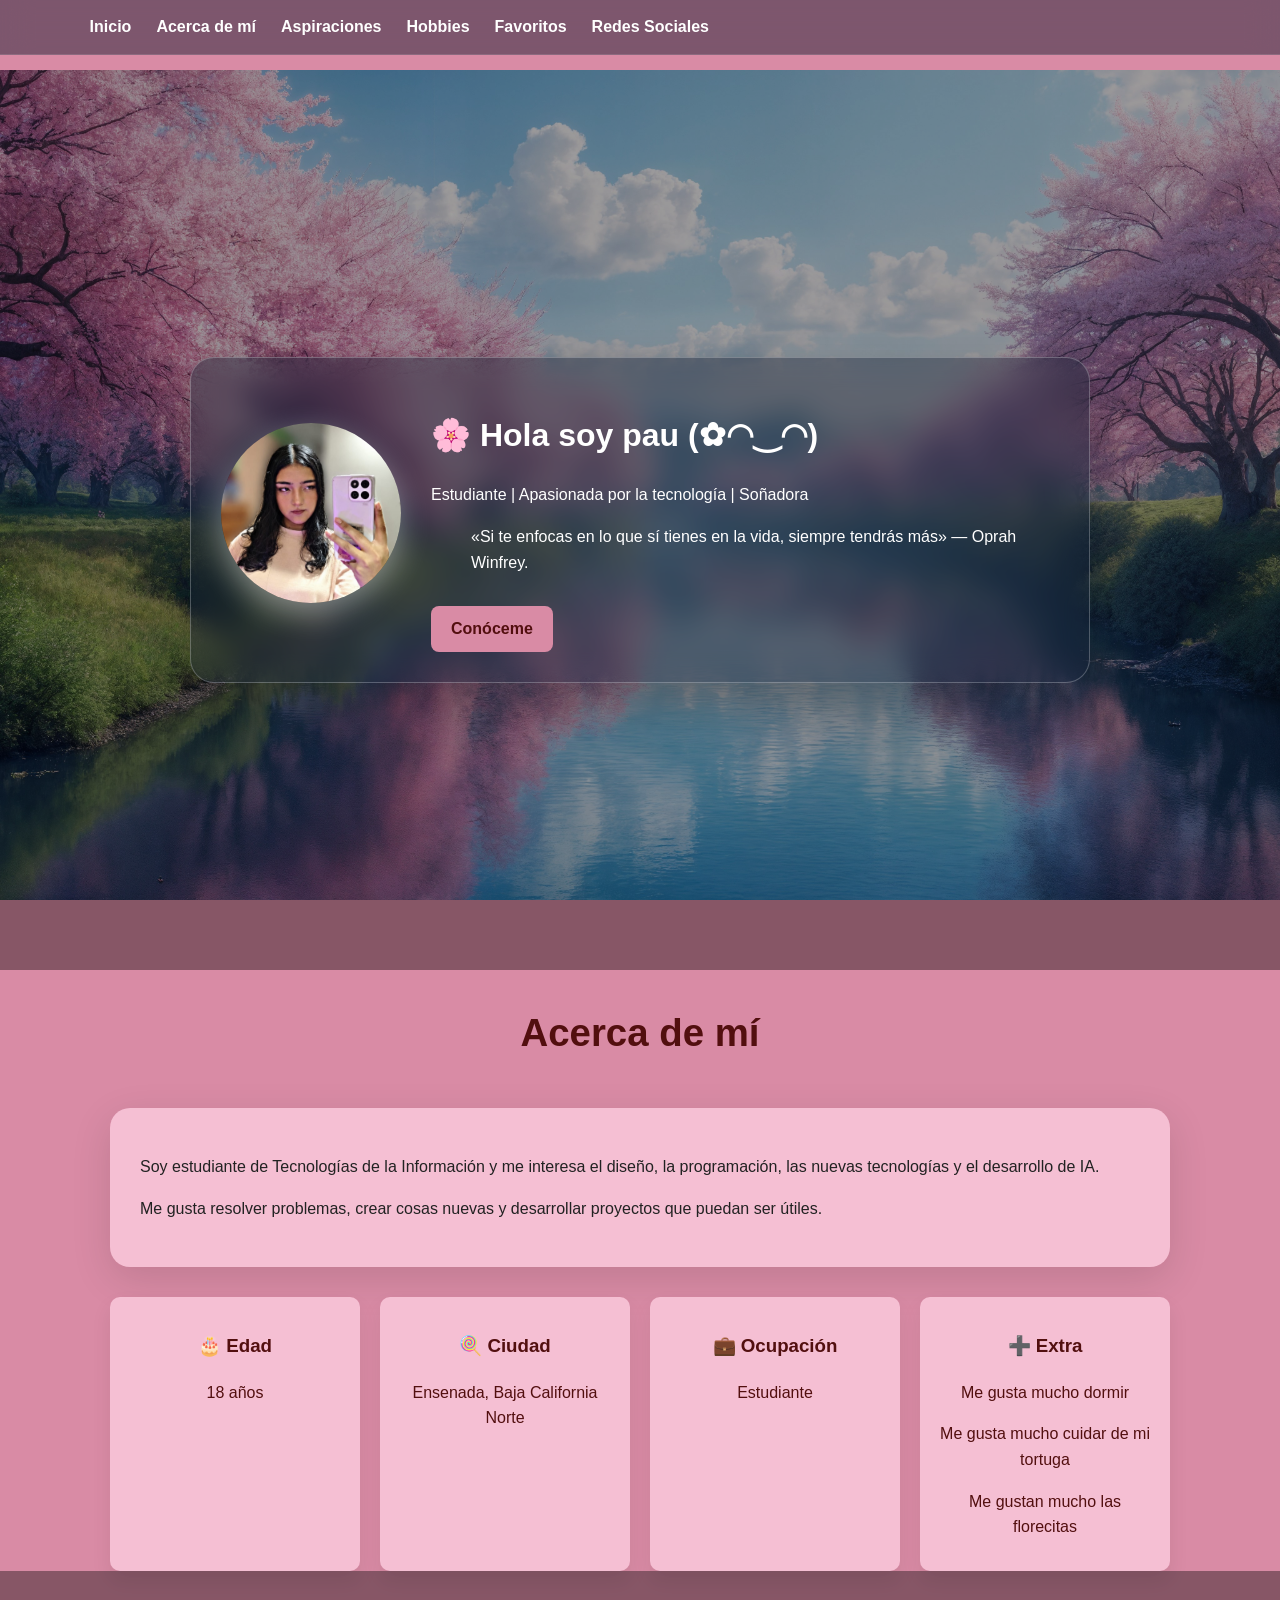
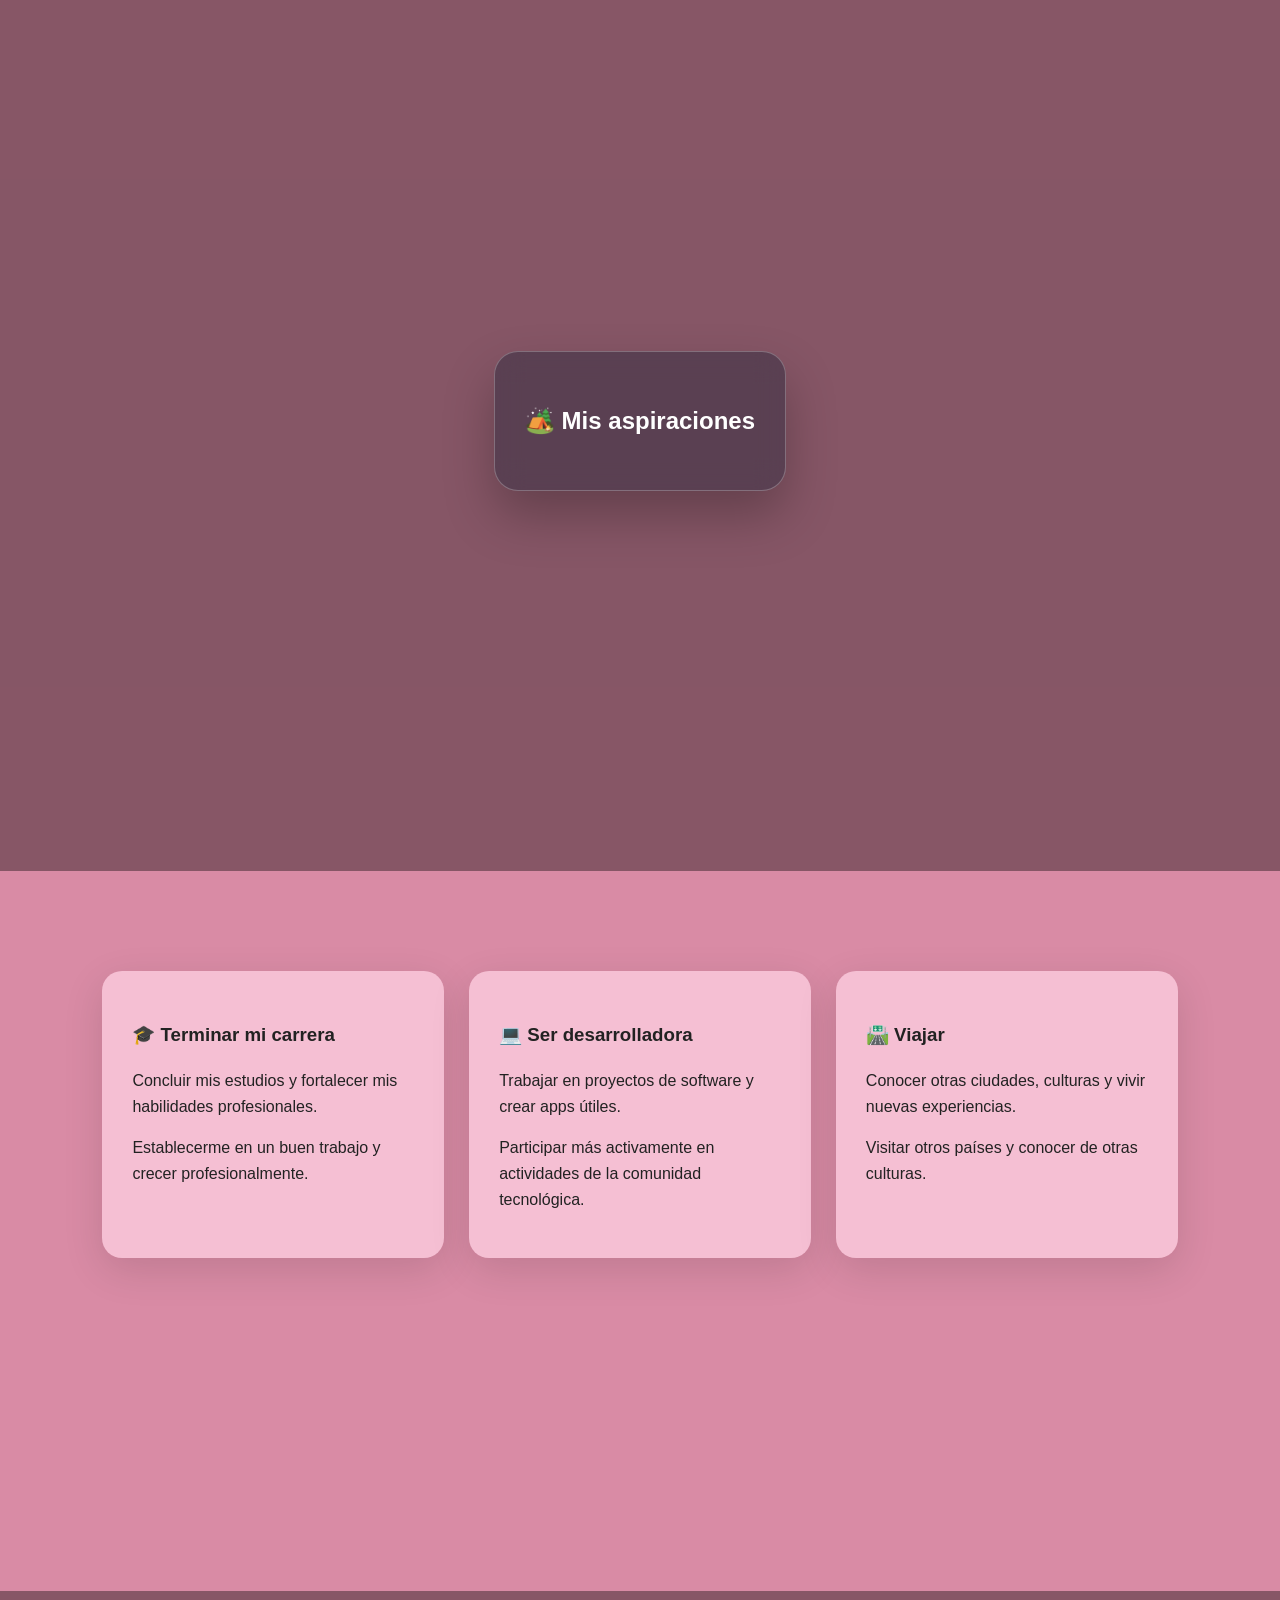
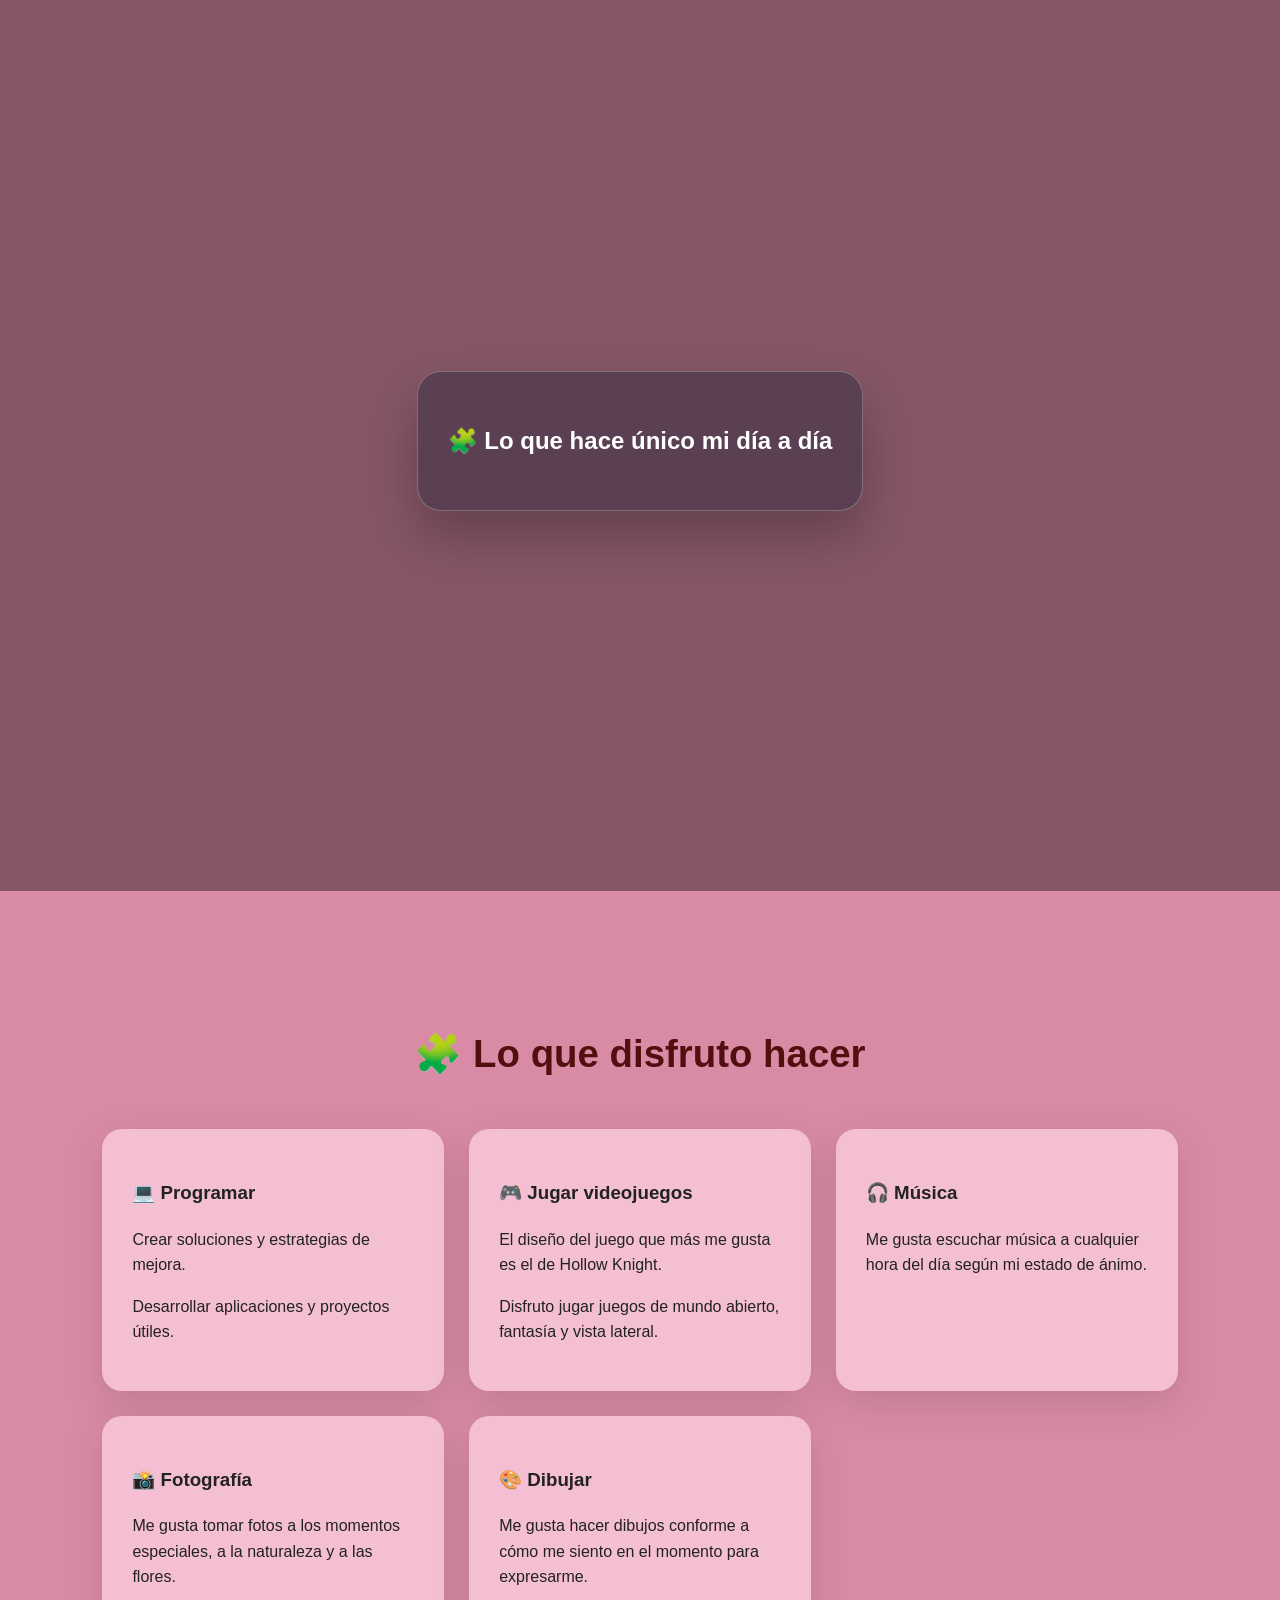
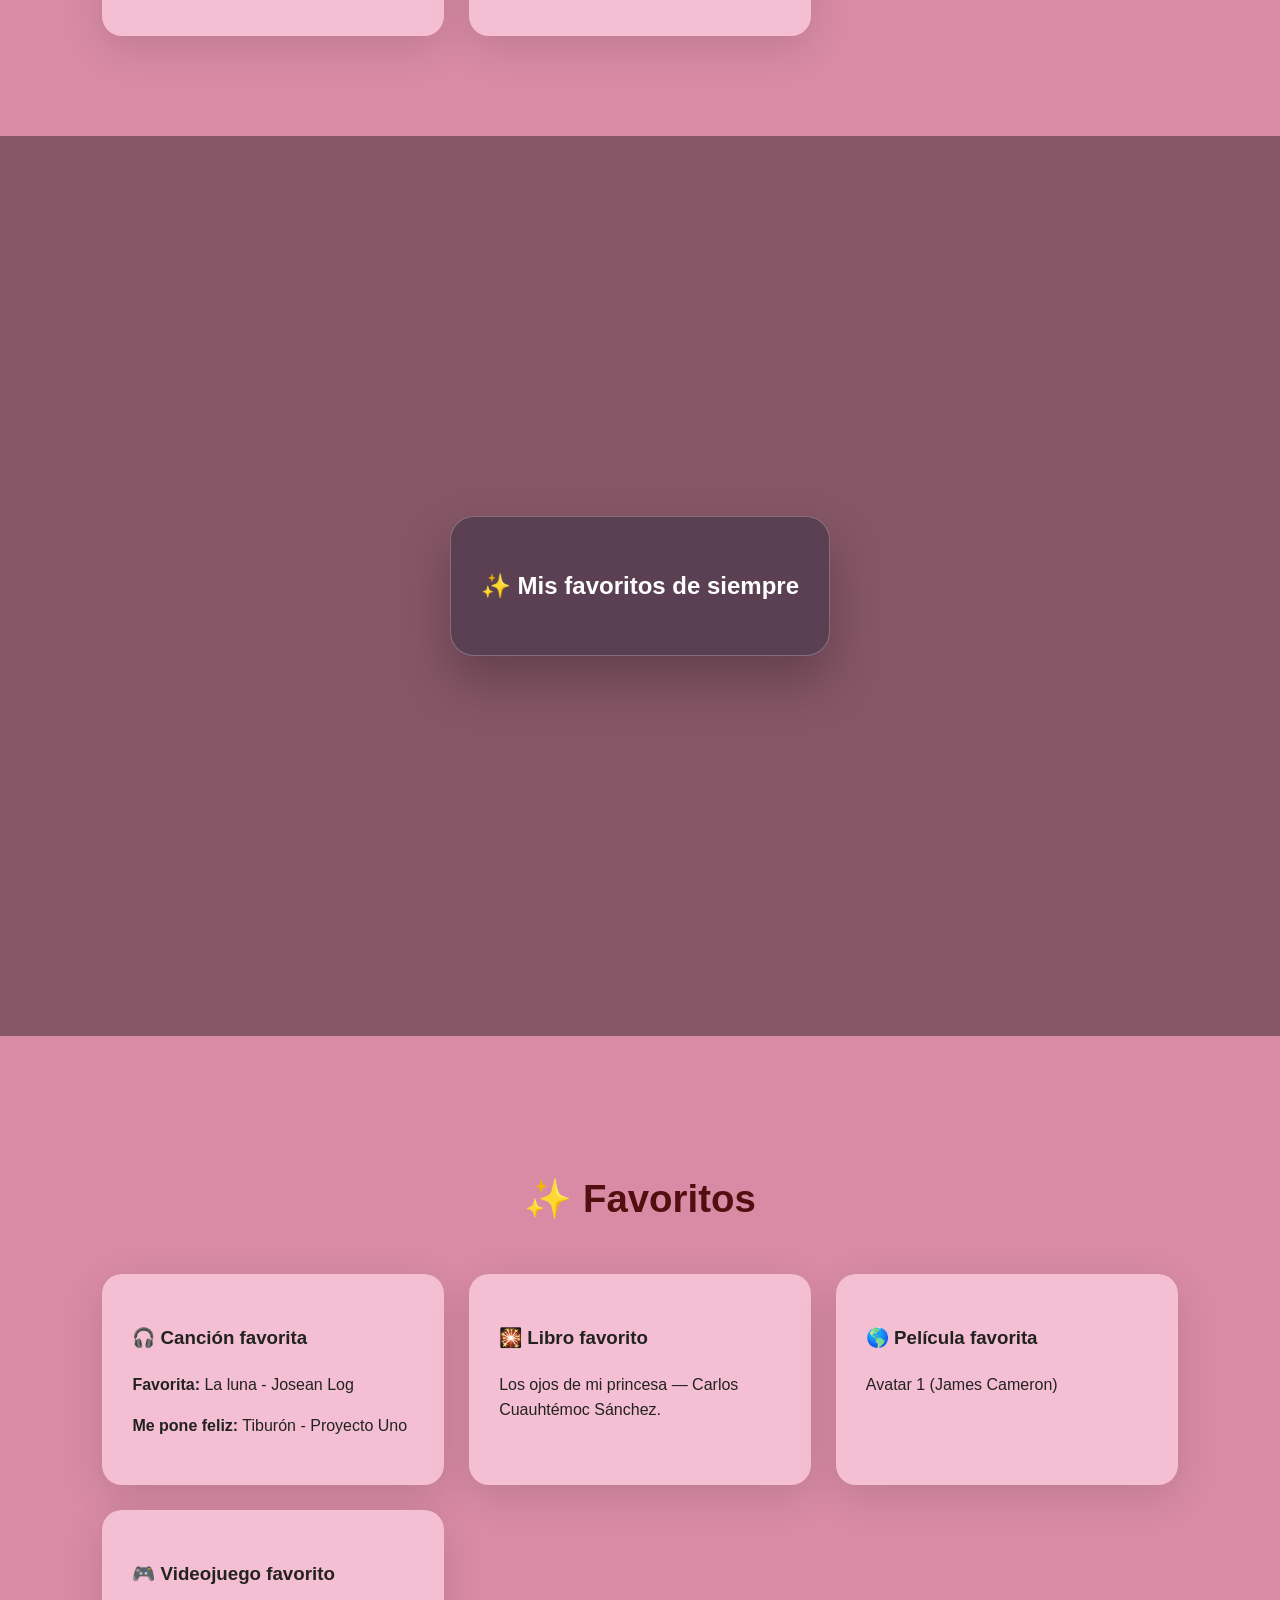
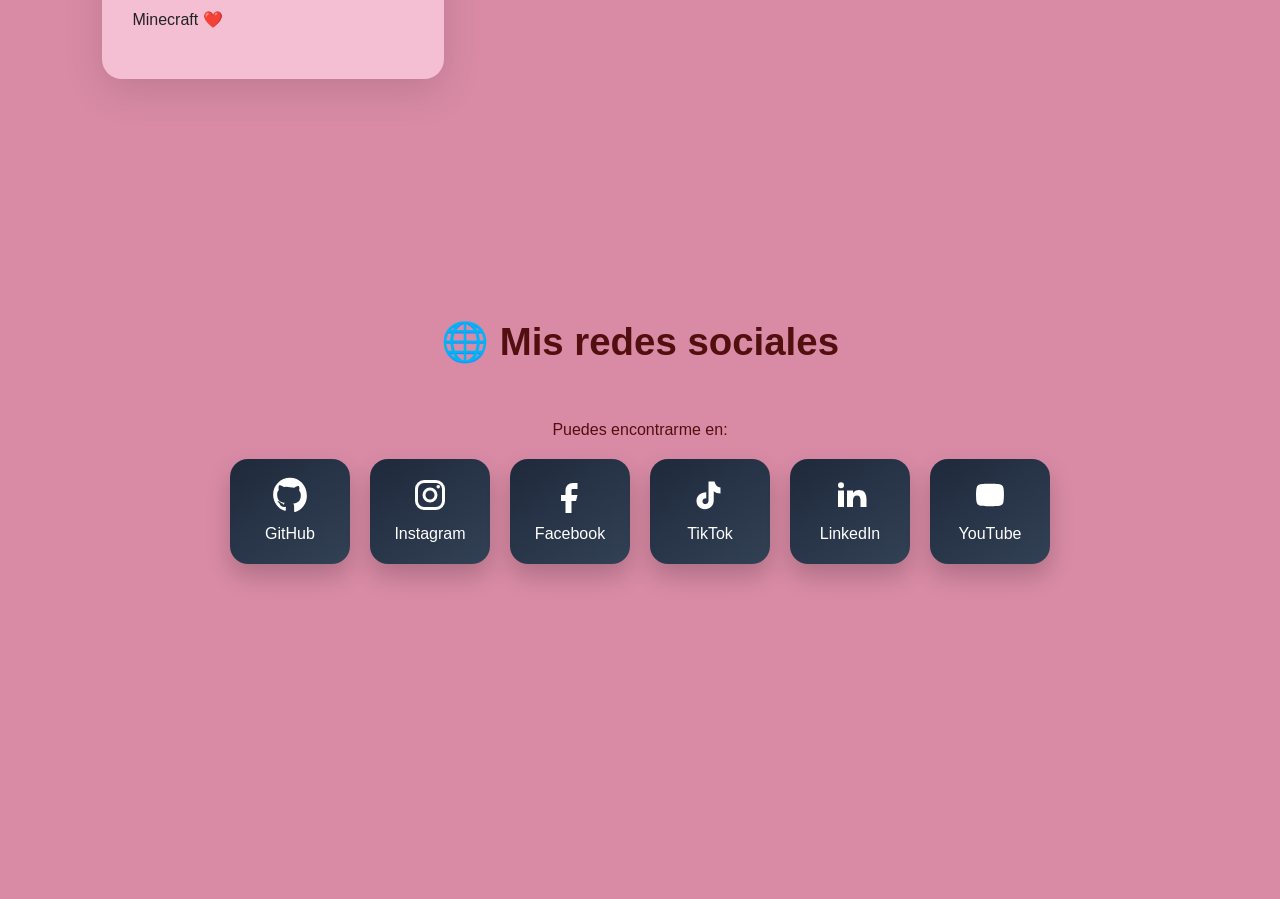
==== commit 5777cb3b: "se agregaron los fondos faltantes y se edito las vistas de las demas secciones" ====
--- a/MiPerfil.html
+++ b/MiPerfil.html
@@ -11,7 +11,7 @@
 <body>
 
     <!--======================-->
-    <!-- NAVEGACIÓN -->
+    <!-- NAVEGACIÓN (CÓDIGO ORIGINAL RESTAURADO) -->
     <!--======================-->
     <nav>
         <ul>
@@ -27,152 +27,153 @@
     <!--======================-->
     <!-- HEADER / HERO -->
     <!--======================-->
-   <header id="inicio" class="parallax parallax-1">
-
+    <header id="inicio" class="parallax parallax-1">
     <div class="glass hero-card">
 
-        <!-- FOTO -->
-        <img src="Practica03/assets/yop.jpeg"
-             class="profile-img"
-             alt="Foto de perfil">
+        <img src="Practica03/assets/yop.jpeg" class="profile-img" alt="Foto de perfil">
 
         <div class="profile-content">
-
-            <h1>🌸Hola soy pau (✿◠‿◠)</h1>
-
+            <h1>🌸 Hola soy pau (✿◠‿◠)</h1>
             <p>Estudiante | Apasionada por la tecnología | Soñadora</p>
-
             <blockquote>
-                "Si te enfocas en lo que sí tienes en la vida, siempre tendrás más» — Oprah Winfrey."
+                «Si te enfocas en lo que sí tienes en la vida, siempre tendrás más» — Oprah Winfrey.
             </blockquote>
-
-            <a href="#acercaDeMi" class="boton">
-                Conóceme
-            </a>
-
-        </div>
-
-    </div>
-
+            <a href="#acercaDeMi" class="boton">Conóceme</a>
+        </div>
+
+    </div>
 </header>
 
     <!--======================-->
     <!-- ACERCA DE MÍ -->
     <!--======================-->
-    <section class="contenedor">
-    <section id="acercaDeMi">
-        <div class="section h2">
+    <section id="acercaDeMi" class="section contenedor">
         <h2>Acerca de mí</h2>
-        </div>
-
-        <div>
-            <div class="card">
-                <p>Soy estudiante de Tecnologías de la Información y me interesa el diseño, la programación, las nuevas tecnologías y el desarrollo de IA.</p>
-                <p>Me gusta resolver problemas, crear cosas nuevas y desarrollar proyectos que puedan ser útiles.</p>
-            </div> 
-        </div>
+        
+        <div class="card">
+            <p>Soy estudiante de Tecnologías de la Información y me interesa el diseño, la programación, las nuevas tecnologías y el desarrollo de IA.</p>
+            <p>Me gusta resolver problemas, crear cosas nuevas y desarrollar proyectos que puedan ser útiles.</p>
+        </div>
+
         <div class="datos">
-        <article>
-            <h3>🎂 Edad</h3>
-            <p>18 años</p>
-        </article>
-        <article>
-            <h3>🍭 Ciudad</h3>
-            <p>Ensenada, Baja California norte</p>
-        </article>
-        <article>
-            <h3>💼 Ocupación</h3>
-            <p>Estudiante</p>
-        </article>
-        <article>
-            <h3>➕ Extra</h3>
-            <p>Me gusta mucho dormir</p>
-            <p>Me gusta mucho cuidar de mi tortuga</p>
-            <p>Me gustan mucho las florecitas</p>
-        </article> 
-         </div>
-    </section>
-    </section>
-
-    <!--======================-->
-    <!-- ASPIRACIONES -->
-    <!--======================-->
-    <section id="aspiraciones">
-        <h2>🏕️ Mis aspiraciones</h2>
-        <div>
-            <article>
+            <article>
+                <h3>🎂 Edad</h3>
+                <p>18 años</p>
+            </article>
+            <article>
+                <h3>🍭 Ciudad</h3>
+                <p>Ensenada, Baja California Norte</p>
+            </article>
+            <article>
+                <h3>💼 Ocupación</h3>
+                <p>Estudiante</p>
+            </article>
+            <article>
+                <h3>➕ Extra</h3>
+                <p>Me gusta mucho dormir</p>
+                <p>Me gusta mucho cuidar de mi tortuga</p>
+                <p>Me gustan mucho las florecitas</p>
+            </article>
+        </div>
+    </section>
+
+    <!-- SEPARADOR PARALLAX -->
+    <div class="parallax parallax-2">
+        <div class="glass">
+            <h2>🏕️ Mis aspiraciones</h2>
+        </div>
+    </div>
+
+    <!--======================-->
+    <!-- CONTENIDO DE ASPIRACIONES -->
+    <!--======================-->
+    <section id="aspiraciones" class="seccion">
+        <div class="grid">
+            <article class="card">
                 <h3>🎓 Terminar mi carrera</h3>
                 <p>Concluir mis estudios y fortalecer mis habilidades profesionales.</p>
                 <p>Establecerme en un buen trabajo y crecer profesionalmente.</p>
             </article>
-            <article>
+            <article class="card">
                 <h3>💻 Ser desarrolladora</h3>
                 <p>Trabajar en proyectos de software y crear apps útiles.</p>
-                <p>Participar mas activamente en actividades de la comunidad tecnológica.</p>
-            </article>
-            <article>
+                <p>Participar más activamente en actividades de la comunidad tecnológica.</p>
+            </article>
+            <article class="card">
                 <h3>🛣️ Viajar</h3>
                 <p>Conocer otras ciudades, culturas y vivir nuevas experiencias.</p>
-                <p>Visitar otros paises y conocer de otras culturas.</p>
-            </article>
-        </div>
-    </section>
+                <p>Visitar otros países y conocer de otras culturas.</p>
+            </article>
+        </div>
+    </section>
+
+    <!-- SEPARADOR PARALLAX -->
+    <div class="parallax parallax-3">
+        <div class="glass">
+            <h2>🧩 Lo que hace único mi día a día</h2>
+        </div>
+    </div>
 
     <!--======================-->
     <!-- HOBBIES -->
     <!--======================-->
-    <section id="hobbies">
+    <section id="hobbies" class="seccion">
         <h2>🧩 Lo que disfruto hacer</h2>
-        <div>
-            <article>
+        <div class="grid">
+            <article class="card">
                 <h3>💻 Programar</h3>
                 <p>Crear soluciones y estrategias de mejora.</p>
                 <p>Desarrollar aplicaciones y proyectos útiles.</p>
             </article>
-            <article>
+            <article class="card">
                 <h3>🎮 Jugar videojuegos</h3>
-                <p>El diseño del juego que mas me gusta es el de hollow Knight. </p>
-                <p>disfruto jugar juegos de mundo abierto, fantasía y vista lateral.</p>
-            </article>
-            <article>
+                <p>El diseño del juego que más me gusta es el de Hollow Knight.</p>
+                <p>Disfruto jugar juegos de mundo abierto, fantasía y vista lateral.</p>
+            </article>
+            <article class="card">
                 <h3>🎧 Música</h3>
-                <p>Me gusta escuchar música a cualquier hora del día. y depende de mi estado de ánimo.</p>
-            </article>
-            <article>
+                <p>Me gusta escuchar música a cualquier hora del día según mi estado de ánimo.</p>
+            </article>
+            <article class="card">
                 <h3>📸 Fotografía</h3>
-                <p>Me gusta tomar fotos a los momentos que se me hacen especiales.</p>
-                <p>Me gusta tomar fotos de la naturaleza y las flores.</p>
-            </article>
-            <article>
-                <h3>🎨Dibujar</h3>
-                <p>Me gusta hacer dibujos con forme a como me siento en ese momento.</p>
-                <P>Me agrada expresarme mediante el dibujo.</P>
-            </article>
-        </div>
-    </section>
+                <p>Me gusta tomar fotos a los momentos especiales, a la naturaleza y a las flores.</p>
+            </article>
+            <article class="card">
+                <h3>🎨 Dibujar</h3>
+                <p>Me gusta hacer dibujos conforme a cómo me siento en el momento para expresarme.</p>
+            </article>
+        </div>
+    </section>
+
+    <!-- SEPARADOR PARALLAX -->
+    <div class="parallax parallax-4">
+        <div class="glass">
+            <h2>✨ Mis favoritos de siempre</h2>
+        </div>
+    </div>
 
     <!--======================-->
     <!-- FAVORITOS -->
     <!--======================-->
-    <section id="favoritos">
+    <section id="favoritos" class="seccion">
         <h2>✨ Favoritos</h2>
-        <div>
-            <article>
+        <div class="grid">
+            <article class="card">
                 <h3>🎧 Canción favorita</h3>
-                <p>Mi cancion favorita es: La luna - Josean Log</p>
-                <p>La cancion que me pone feliz es: Tiburón de Proyecto uno</p>
-            </article>
-            <article>
+                <p><strong>Favorita:</strong> La luna - Josean Log</p>
+                <p><strong>Me pone feliz:</strong> Tiburón - Proyecto Uno</p>
+            </article>
+            <article class="card">
                 <h3>🎇 Libro favorito</h3>
-                <p>Es una novela que se llama:Los ojos de mi princesa de Carlos Cuauhtémoc Sánches.</p>
-            </article>
-            <article>
+                <p>Los ojos de mi princesa — Carlos Cuauhtémoc Sánchez.</p>
+            </article>
+            <article class="card">
                 <h3>🌎 Película favorita</h3>
                 <p>Avatar 1 (James Cameron)</p>
             </article>
-            <article>
-                <h3>Videojuego favorito</h3>
-                <p>Minecraft❤️</p>
+            <article class="card">
+                <h3>🎮 Videojuego favorito</h3>
+                <p>Minecraft ❤️</p>
             </article>
         </div>
     </section>
@@ -180,11 +181,11 @@
     <!--======================-->
     <!-- REDES SOCIALES -->
     <!--======================-->
-    <section id="redes">
+    <section id="redes" class="seccion redes">
         <h2>🌐 Mis redes sociales</h2>
         <p>Puedes encontrarme en:</p>
 
-        <div>
+        <div class="redes-sociales">
             <a href="https://github.com/" target="_blank" aria-label="GitHub">
                 <svg viewBox="0 0 24 24"><path fill="currentColor" d="M12 .5C5.73.5.75 5.48.75 11.75c0 5.01 3.24 9.26 7.73 10.76.56.1.77-.24.77-.54 0-.27-.01-1.16-.02-2.1-3.15.68-3.81-1.34-3.81-1.34-.51-1.3-1.25-1.65-1.25-1.65-1.02-.7.08-.68.08-.68 1.13.08 1.73 1.16 1.73 1.16 1 .1 1.54.76 1.91 1.33.1-.72.39-1.21.71-1.49-2.52-.29-5.17-1.26-5.17-5.6 0-1.24.44-2.25 1.16-3.04-.12-.29-.5-1.46.11-3 0 0 .95-.3 3.11 1.16A10.8 10.8 0 0112 6.84c.96 0 1.93.13 2.83.38 2.16-1.46 3.11-1.16 3.11-1.16.61 1.54.23 2.71.11 3 .72.79 1.16 1.8 1.16 3.04 0 4.35-2.66 5.31-5.19 5.59.4.34.75 1.02.75 2.06 0 1.49-.01 2.69-.01 3.06 0 .3.2.65.78.54 4.48-1.5 7.72-5.75 7.72-10.76C23.25 5.48 18.27.5 12 .5z"/></svg>
                 <span>GitHub</span>
--- a/Practica03/CSS/styles.CSS
+++ b/Practica03/CSS/styles.CSS
@@ -24,8 +24,8 @@
 }
 
 body {
-    margin: 0; /* Cambiado a 0 para que el fondo abarque toda la pantalla */
-    padding-top: 70px; /* Evita que el menú fijo tape el inicio de la página */
+    margin: 0;
+    padding-top: 70px;
     font-family: Arial, Helvetica, sans-serif;
     background: #d98ba5;
     color: #520f0f;
@@ -82,7 +82,7 @@
     display: flex;
     align-items: center;
     justify-content: center;
-    padding: 80px 20px;
+    padding: 90px 20px;
     position: relative;
 }
 
@@ -98,7 +98,6 @@
     z-index: 2;
 }
 
-/* RUTAS CORREGIDAS: Usan ../ para salir de la carpeta CSS */
 .parallax-1 {
     background-image: url("../assets/fondo1.jpg");
 }
@@ -120,7 +119,7 @@
     width: clamp(180px, 20vmin, 300px);
     height: clamp(180px, 20vmin, 300px);
     object-fit: cover;
-    border-radius: 50%; /* Cambiado a 50% para hacerlo un círculo perfecto */
+    border-radius: 50%;
     display: block;
     margin: 0 auto 15px auto;
     flex-shrink: 0;
@@ -135,11 +134,13 @@
     border-radius: 24px;
     box-shadow: 0 25px 50px rgba(0, 0, 0, 0.25);
     padding: 30px;
-    text-align: center;
-    max-width: 800px;
-    display: flex;
-    align-items: center;
-    grap: 30px;
+    text-align: left; /* Alinea el texto a la izquierda */
+    max-width: 900px;
+    display: flex;
+    flex-direction: row; /* Coloca la foto a la izquierda y el texto a la derecha */
+    align-items: center;
+    justify-content: center;
+    gap: 30px;
 }
 
 .boton {
@@ -158,58 +159,116 @@
     background: #ffffff;
 }
 
-/* Espaciado de las secciones inferiores */
 .section {
     padding: 60px 20px;
     max-width: 1000px;
     margin: 0 auto;
 }
-.section h2{
-    font-size:2.4em;
+
+.section h2 {
+    font-size: 2.4em;
     margin-bottom: 45px;
-    text-align:center;
-}
-/*CONTENEDORES*/
-
-.contenedor
-{
+    text-align: center;
+}
+
+/* CONTENEDORES */
+.contenedor {
     max-width: 1100px;
-    margin:auto;
-}
-
-.card
-{
+    margin: auto;
+    padding: 0 20px;
+}
+
+.card {
     background: rgb(245, 191, 211);
-    color:#222;
+    color: #222;
     padding: 30px;
     border-radius: 20px;
     box-shadow: 0 12px 40px rgba(0,0,0,0.12);
-    transition:0.3s;
-}
-
-.card:hover
-{
+    transition: 0.3s;
+}
+
+.card:hover {
     transform: translateY(-8px);
     box-shadow: 0 20px 40px rgba(30,41,59,0.80);
 }
 
-
-/*============================================*/
-/*DATOS PERSONALES*/
-/*============================================*/
-
-.datos
-{
-    margin-top: 30;
+/* DATOS PERSONALES */
+.datos {
+    margin-top: 30px; /* Corrección de "30" */
     display: grid;
-    grid-template-columns: repeat(4, 1fr);
-    gap:20px;
-}
-.datos article
-{
-    margin-top: 30px;
+    grid-template-columns: repeat(auto-fit, minmax(200px, 1fr));
+    gap: 20px;
+}
+
+.datos article {
+    padding: 15px;
     text-align: center;
     background: rgb(245, 191, 211);
     border-radius: 10px;
     box-shadow: 0 10px 20px rgba(0, 0, 0, .08);
 }
+
+/* GRID */
+.grid {
+    display: grid;
+    grid-template-columns: repeat(auto-fit, minmax(280px, 1fr));
+    gap: 25px;
+    max-width: 1200px;
+    margin: auto;
+}
+
+/* IMÁGENES */
+.card img {
+    width: 100%;
+    max-height: 280px;
+    object-fit: cover;
+    border-radius: 15px;
+}
+
+/* SECCIONES */
+.seccion {
+    min-height: 80vh;
+    padding: 100px 8%;
+}
+
+.seccion h2 {
+    text-align: center;
+    font-size: 2.4rem;
+    margin-bottom: 45px;
+}
+
+/* REDES SOCIALES */
+.redes {
+    text-align: center;
+}
+
+.redes-sociales {
+    display: flex;
+    justify-content: center;
+    flex-wrap: wrap;
+    gap: 20px;
+}
+
+.redes-sociales a {
+    display: flex;
+    flex-direction: column;
+    align-items: center;
+    gap: 8px;
+    min-width: 120px;
+    padding: 18px;
+    color: #ffffff;
+    background: linear-gradient(145deg, #1e293b, #334155);
+    border-radius: 18px;
+    text-decoration: none;
+    box-shadow: 0 12px 25px rgba(0,0,0, 0.2);
+    transition: 0.3s;
+}
+
+.redes-sociales a:hover {
+    transform: translateY(-8px) scale(1.05);
+    background: linear-gradient(145deg, #2563eb, #7c3aed); /* Corrección de "#" */
+}
+
+.redes-sociales svg {
+    width: 36px;
+}
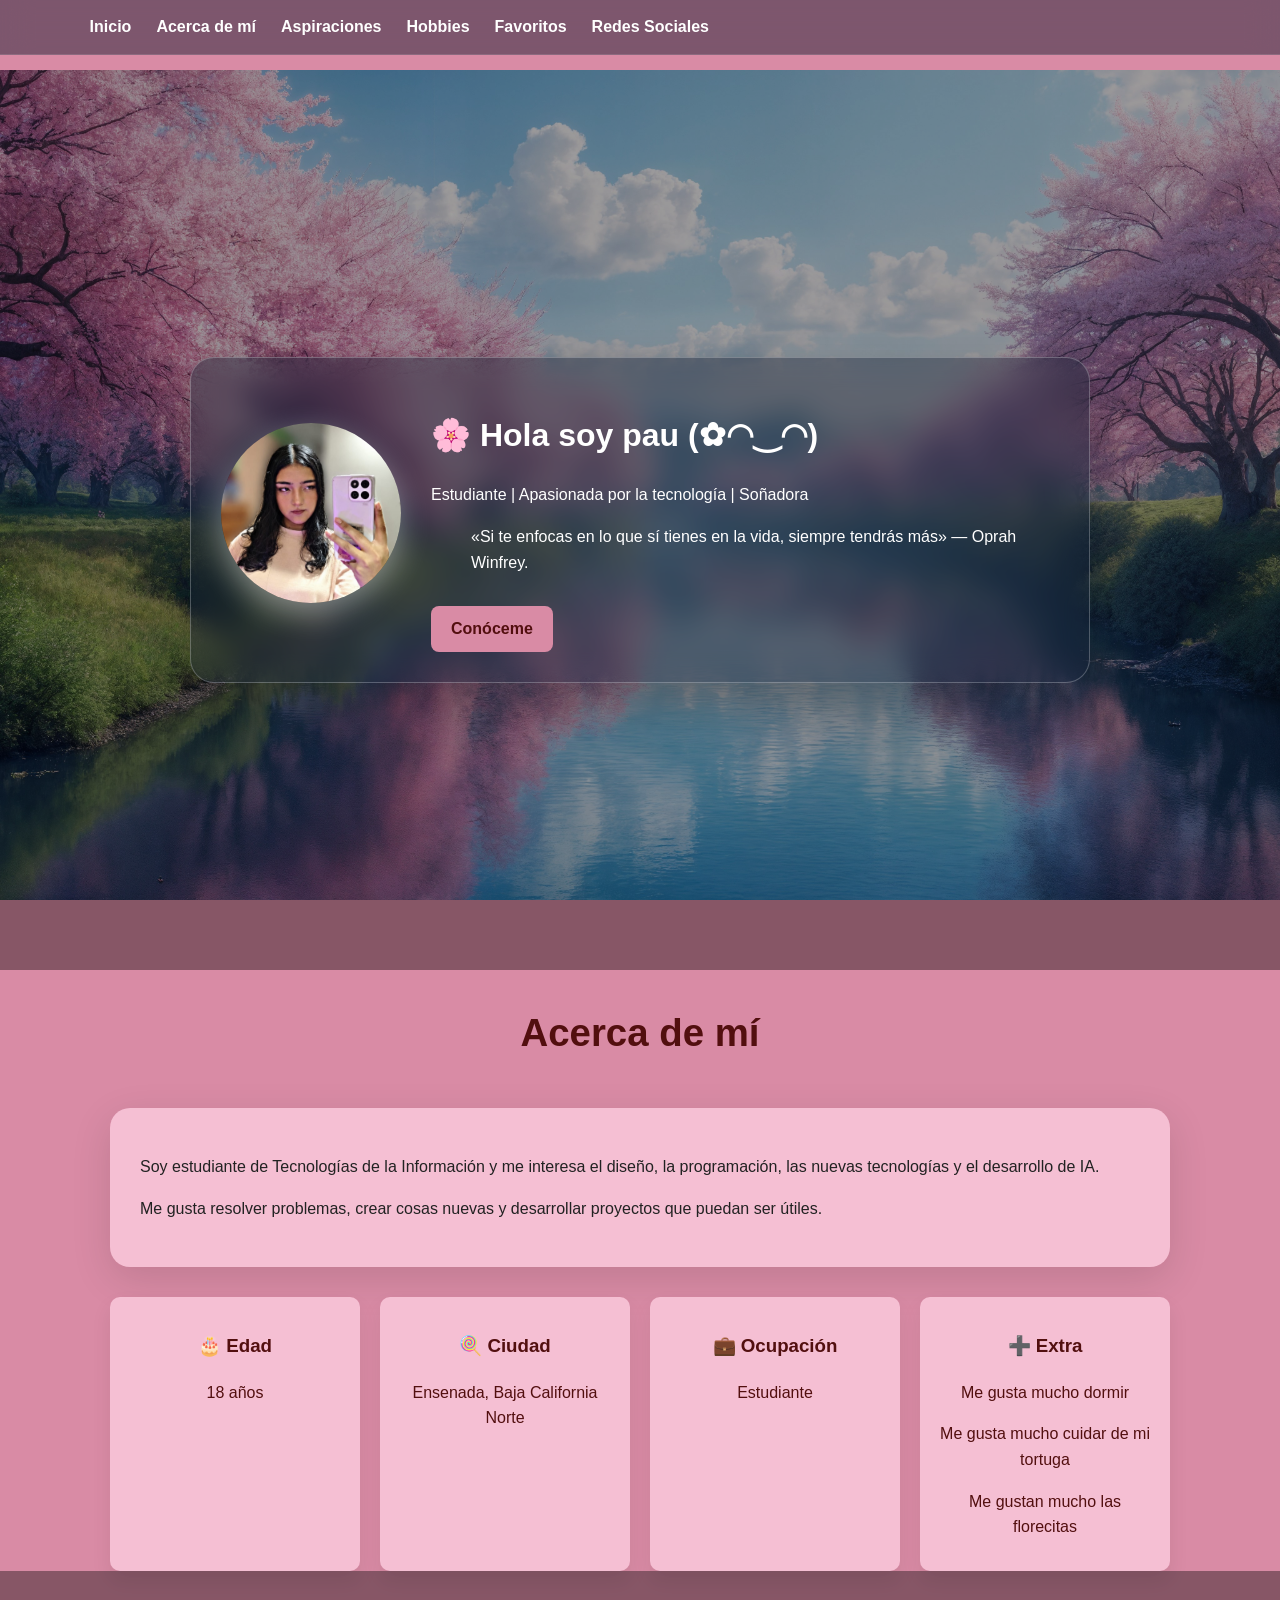
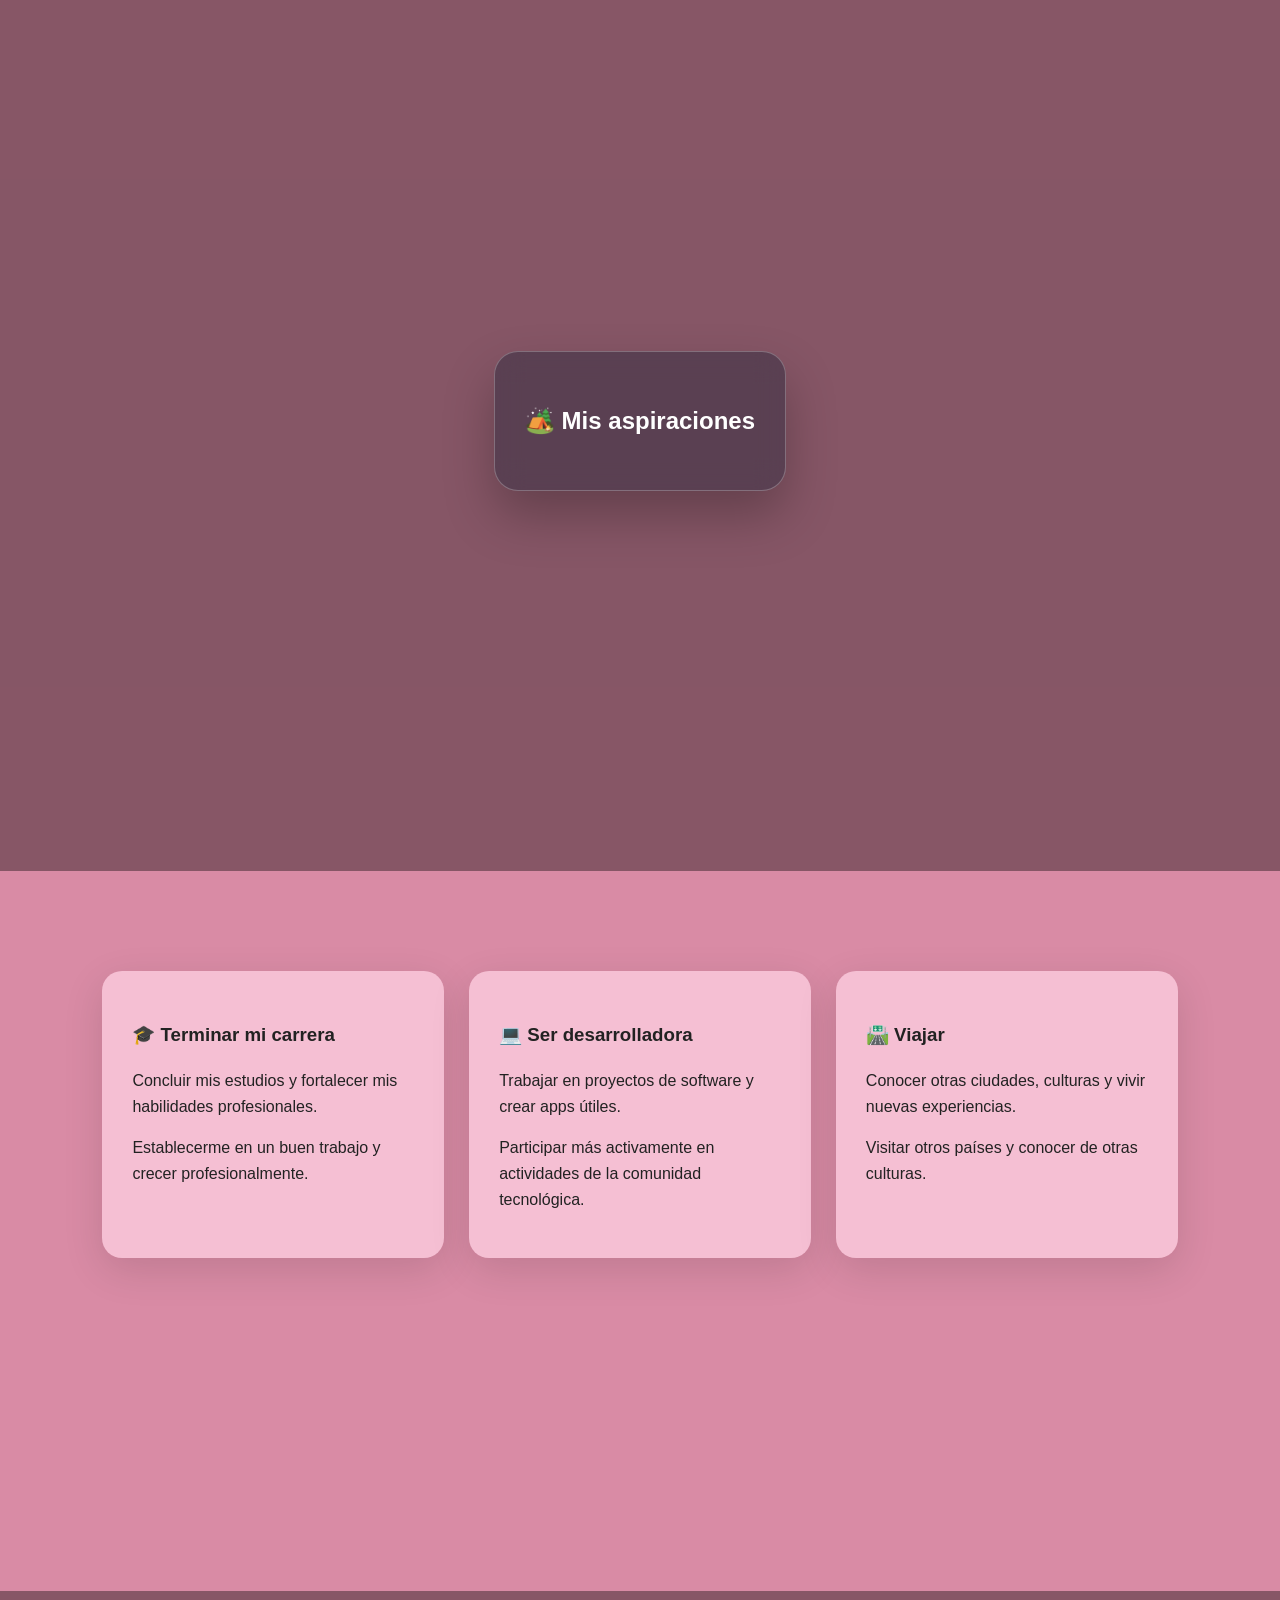
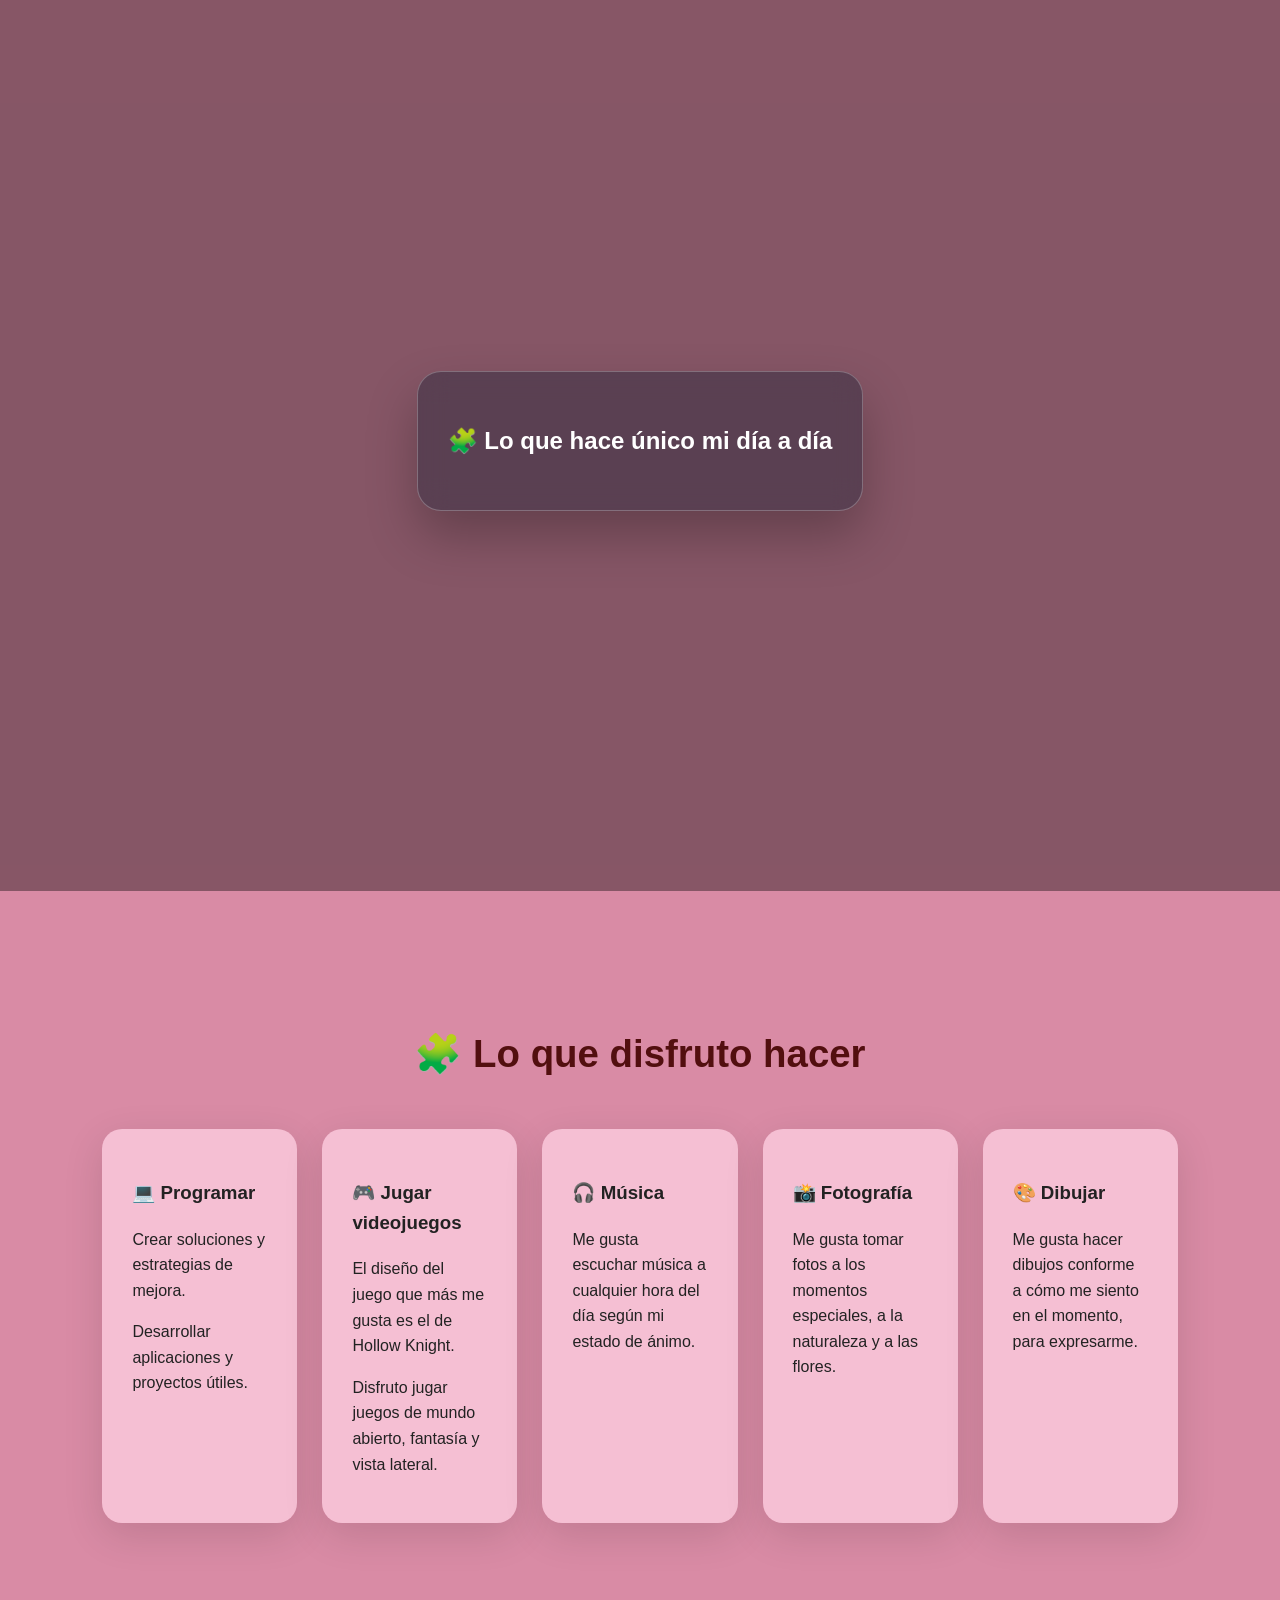
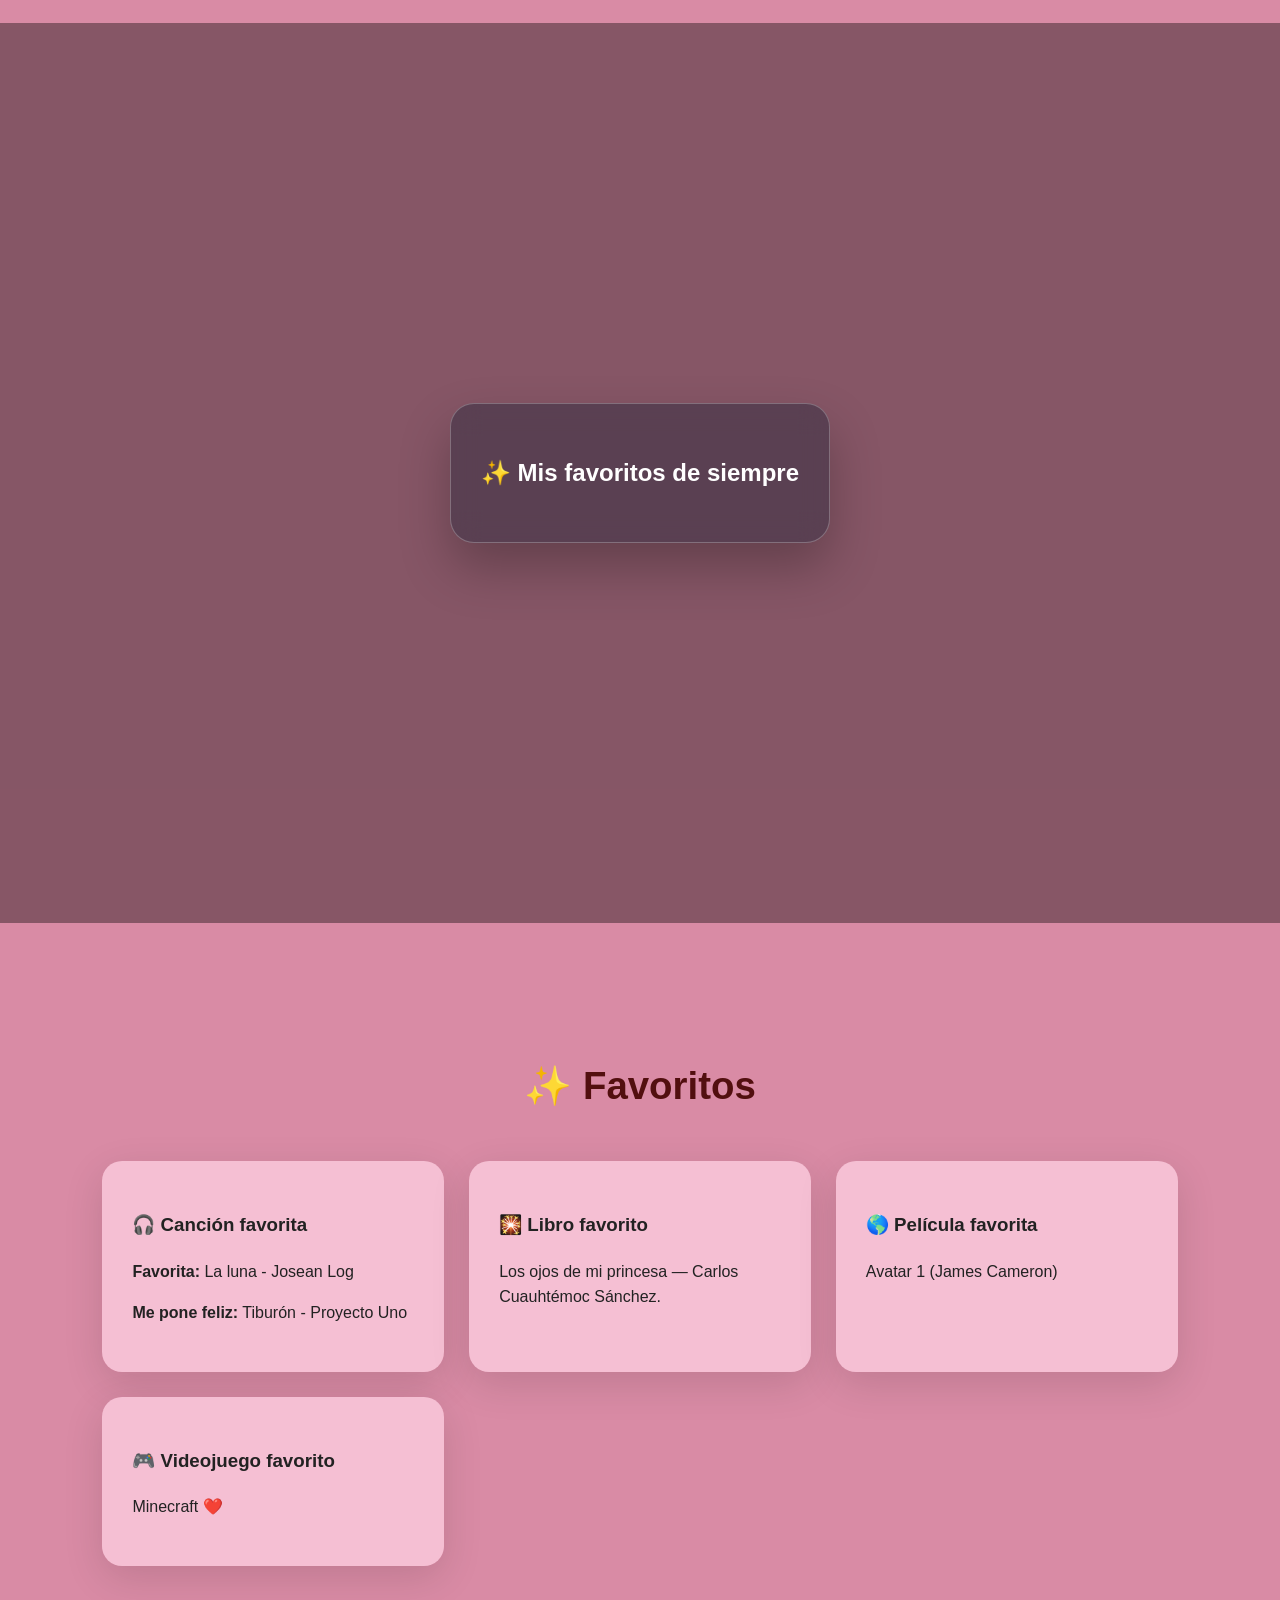
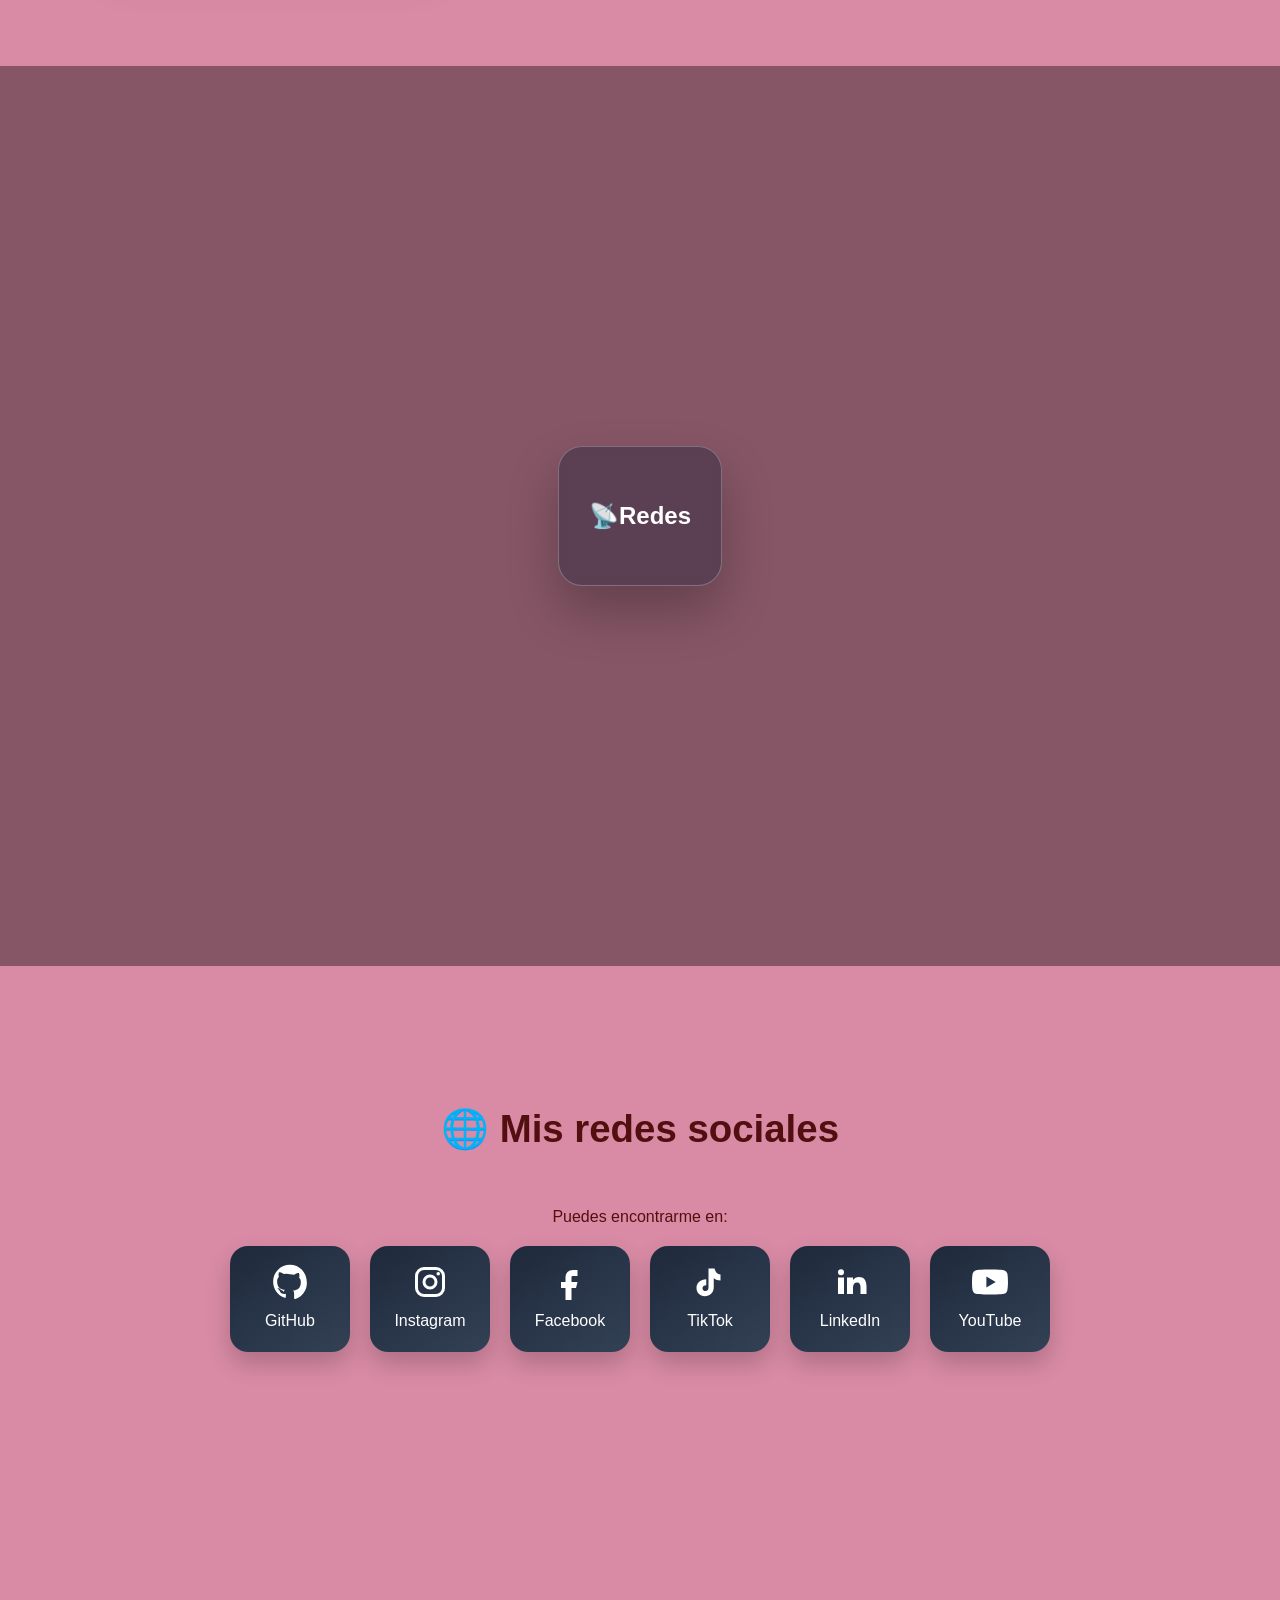
==== commit 0ec2317e: "se agrego una nueva imagen de fondo y se editaron detalles a la pagina web" ====
--- a/MiPerfil.html
+++ b/MiPerfil.html
@@ -65,7 +65,7 @@
                 <p>Ensenada, Baja California Norte</p>
             </article>
             <article>
-                <h3>💼 Ocupación</h3>
+                <h3>💼 Ocupación</h3>         
                 <p>Estudiante</p>
             </article>
             <article>
@@ -117,9 +117,9 @@
     <!--======================-->
     <!-- HOBBIES -->
     <!--======================-->
-    <section id="hobbies" class="seccion">
+    <section id="hobbies" class="seccion solido-3">
         <h2>🧩 Lo que disfruto hacer</h2>
-        <div class="grid">
+        <div class="grid cinco">
             <article class="card">
                 <h3>💻 Programar</h3>
                 <p>Crear soluciones y estrategias de mejora.</p>
@@ -140,7 +140,7 @@
             </article>
             <article class="card">
                 <h3>🎨 Dibujar</h3>
-                <p>Me gusta hacer dibujos conforme a cómo me siento en el momento para expresarme.</p>
+                <p>Me gusta hacer dibujos conforme a cómo me siento en el momento, para expresarme.</p>
             </article>
         </div>
     </section>
@@ -177,6 +177,15 @@
             </article>
         </div>
     </section>
+
+
+
+    <!-- SEPARADOR PARALLAX -->
+    <div class="parallax parallax-5">
+        <div class="glass">
+            <h2>📡Redes</h2>
+        </div>
+    </div>
 
     <!--======================-->
     <!-- REDES SOCIALES -->
@@ -212,7 +221,10 @@
             </a>
 
             <a href="https://www.youtube.com/" target="_blank" aria-label="YouTube">
-                <svg viewBox="0 0 24 24"><path fill="currentColor" d="M21 7.5c-.2-1.4-1.2-2.5-2.6-2.7C16.4 4.5 12 4.5 12 4.5s-4.4 0-6.4.3C4.2 5 3.2 6.1 3 7.5 2.7 9 2.7 12 2.7 12s0 3 .3 4.5c.2 1.4 1.2 2.5 2.6 2.7 2 .3 6.4.3 6.4.3s4.4 0 6.4-.3c1.4-.2 2.4-1.3 2.6-2.7.3-1.5.3-4.5.3-4.5s0-3-.3-4.5z"/><polygon points="10,9 16,12 10,15" fill="white"/></svg>
+                <svg viewBox="0 0 24 24" aria-hidden="true">
+                    <path fill="white" d="M23.5 6.2a3 3 0 0 0-2.1-2.1C19.5 3.6 12 3.6 12 3.6s-7.5 0-9.4.5A3 3 0 0 0 .5 6.2C0 8.1 0 12 0 12s0 3.9.5 5.8a3 3 0 0 0 2.1 2.1c1.9.5 9.4.5 9.4.5s7.5 0 9.4-.5a3 3 0 0 0 2.1-2.1c.5-1.9.5-5.8.5-5.8s0-3.9-.5-5.8z"/>
+                    <polygon fill="#24344D" points="9.6,8.4 9.6,15.6 15.8,12"/>
+                </svg>    
                 <span>YouTube</span>
             </a>
         </div>
--- a/Practica03/CSS/styles.CSS
+++ b/Practica03/CSS/styles.CSS
@@ -112,6 +112,9 @@
 
 .parallax-4 {
     background-image: url("../assets/fondo4.jpg");
+}
+.parallax-5{
+    background-image: url("../assets/fondo5.jpg");
 }
 
 /* ESTILOS DE COMPONENTES */
@@ -194,7 +197,7 @@
 
 /* DATOS PERSONALES */
 .datos {
-    margin-top: 30px; /* Corrección de "30" */
+    margin-top: 30px; 
     display: grid;
     grid-template-columns: repeat(auto-fit, minmax(200px, 1fr));
     gap: 20px;
@@ -211,9 +214,13 @@
 /* GRID */
 .grid {
     display: grid;
+
     grid-template-columns: repeat(auto-fit, minmax(280px, 1fr));
+
     gap: 25px;
+
     max-width: 1200px;
+
     margin: auto;
 }
 
@@ -272,3 +279,6 @@
 .redes-sociales svg {
     width: 36px;
 }
+.cinco{
+    grid-template-columns: repeat(5, 1fr);
+}
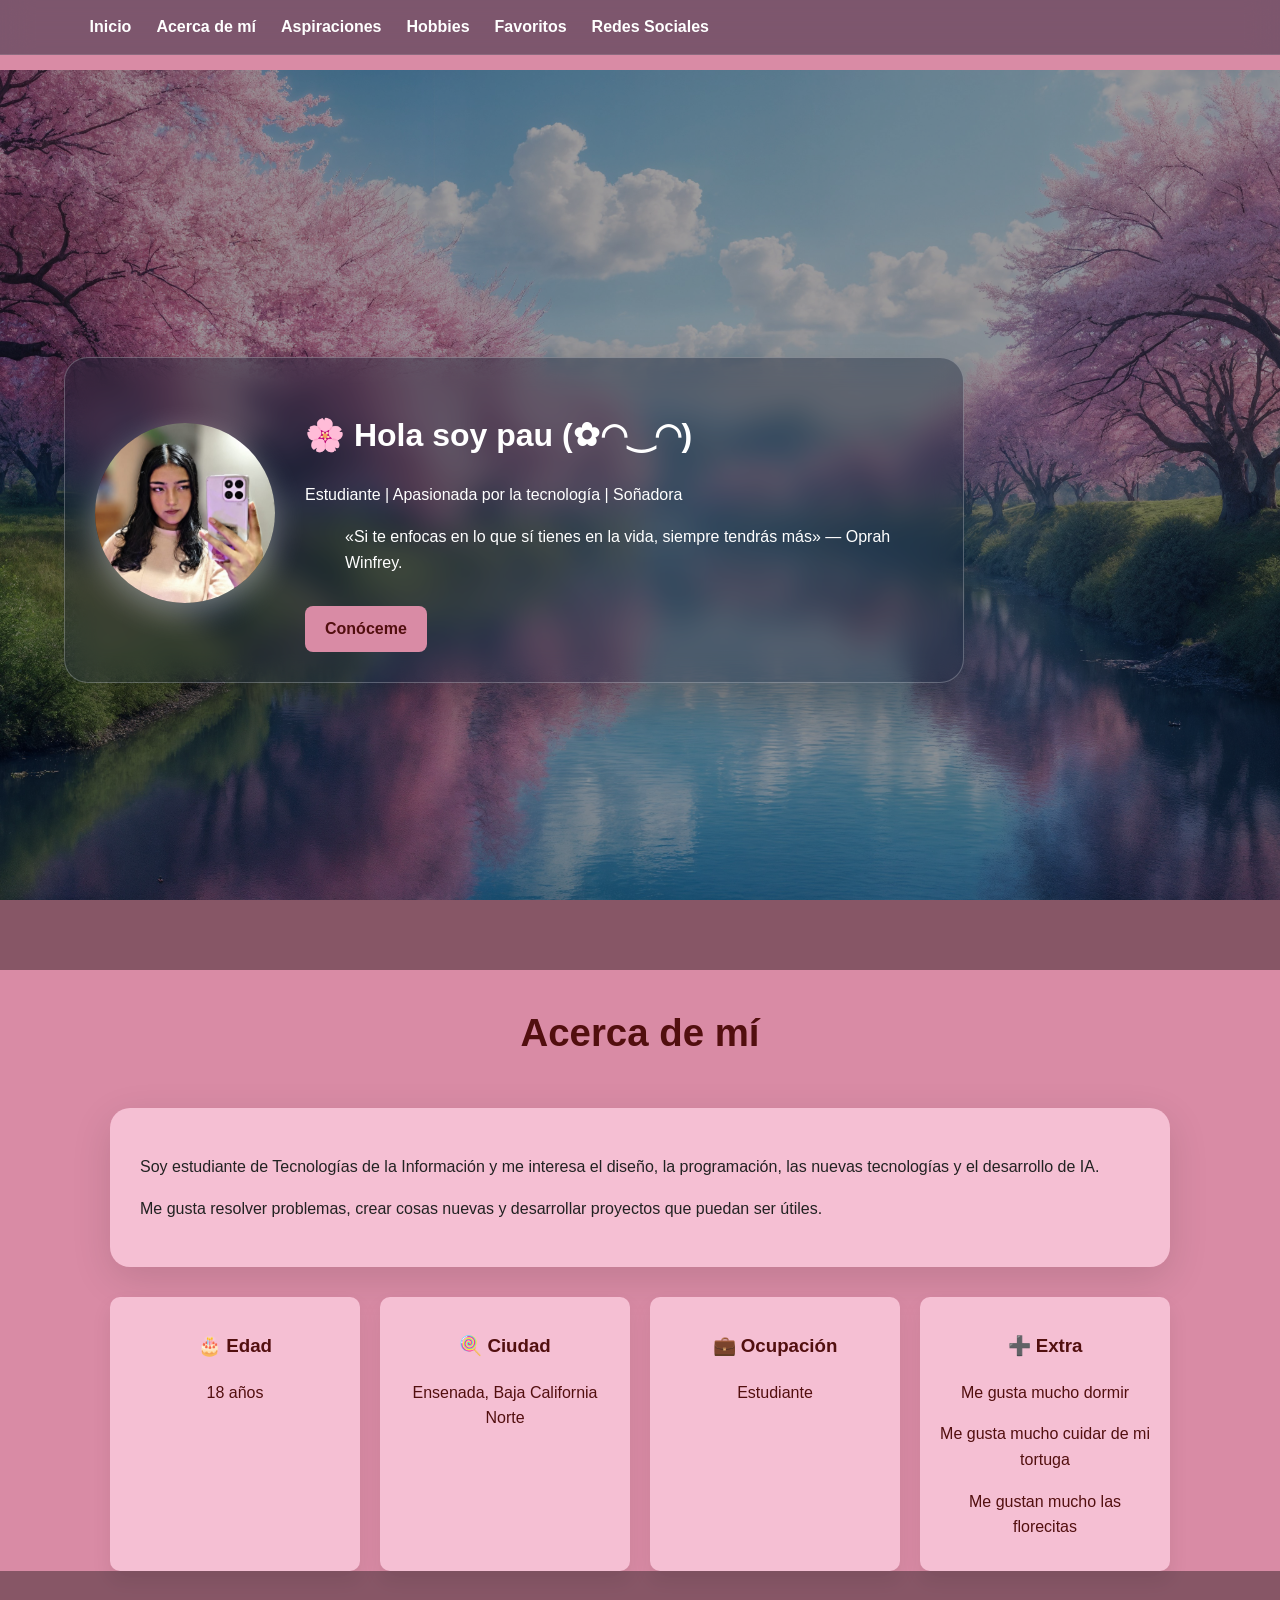
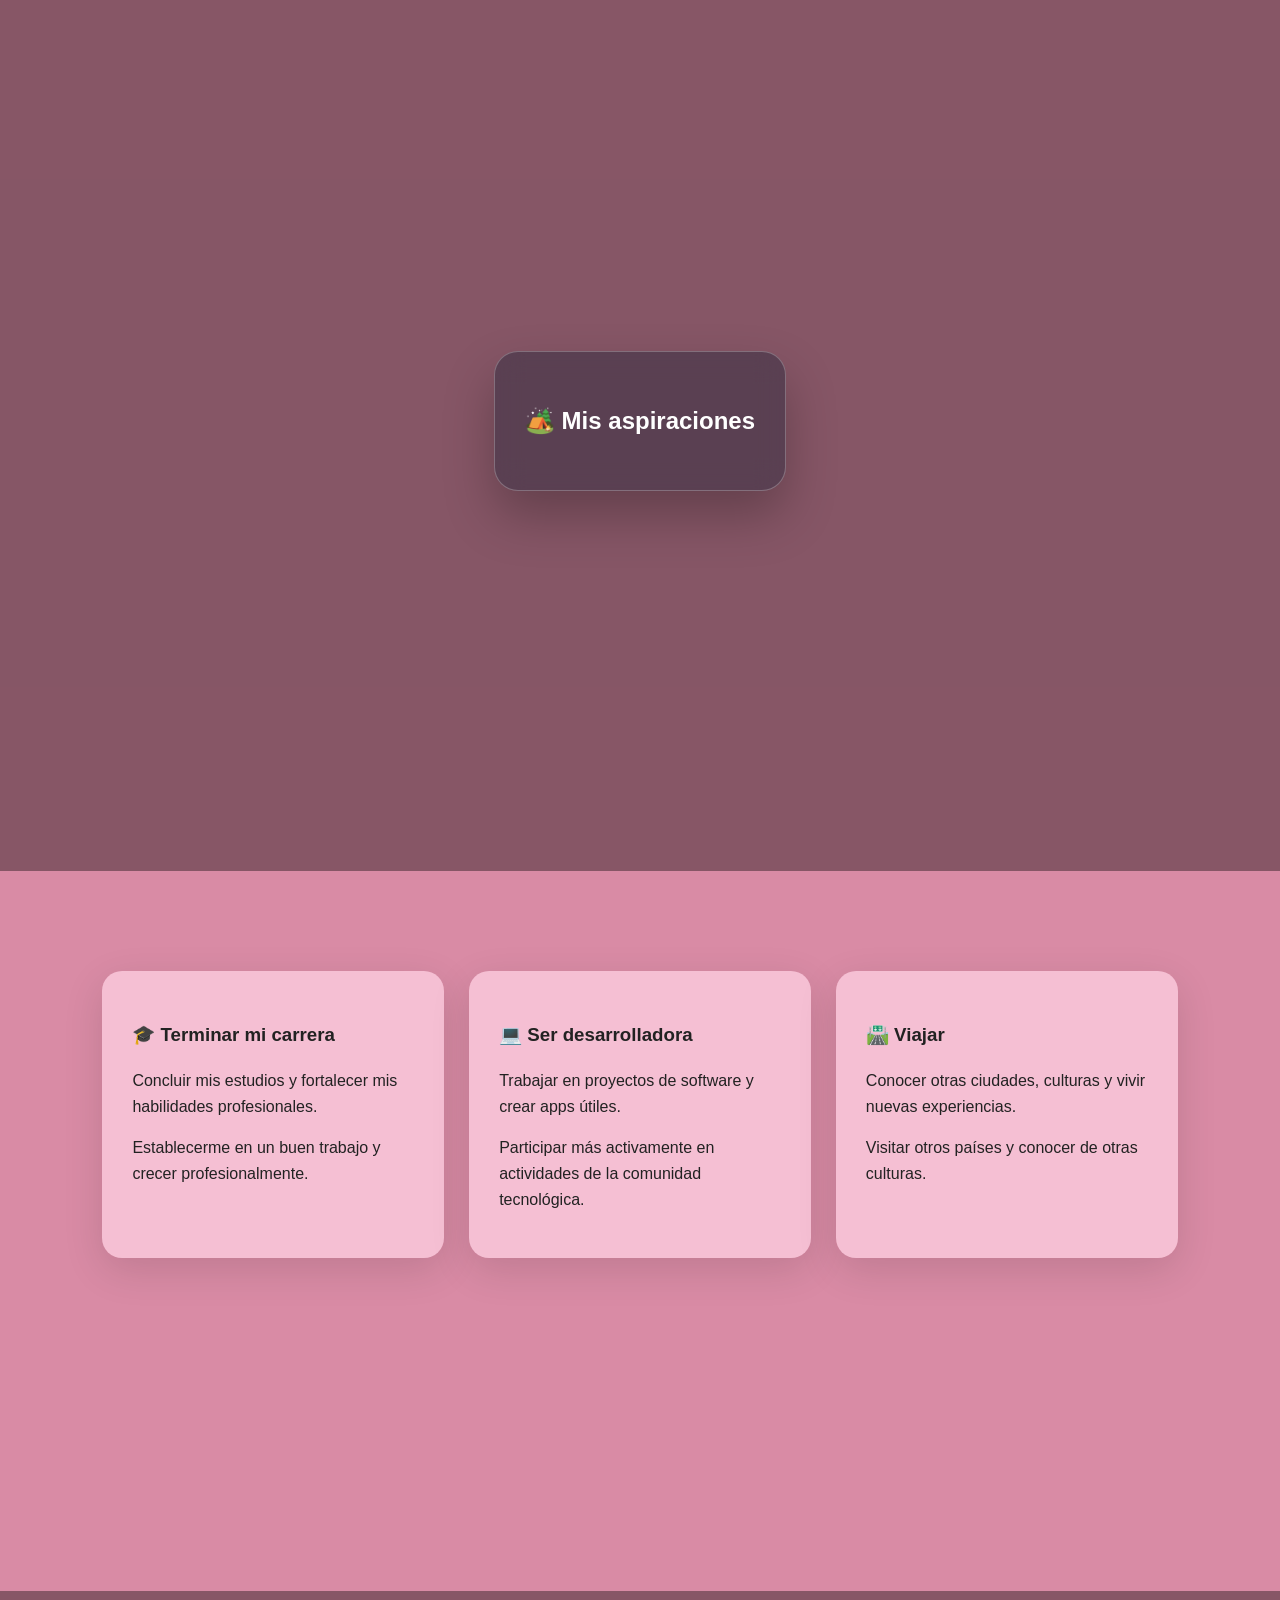
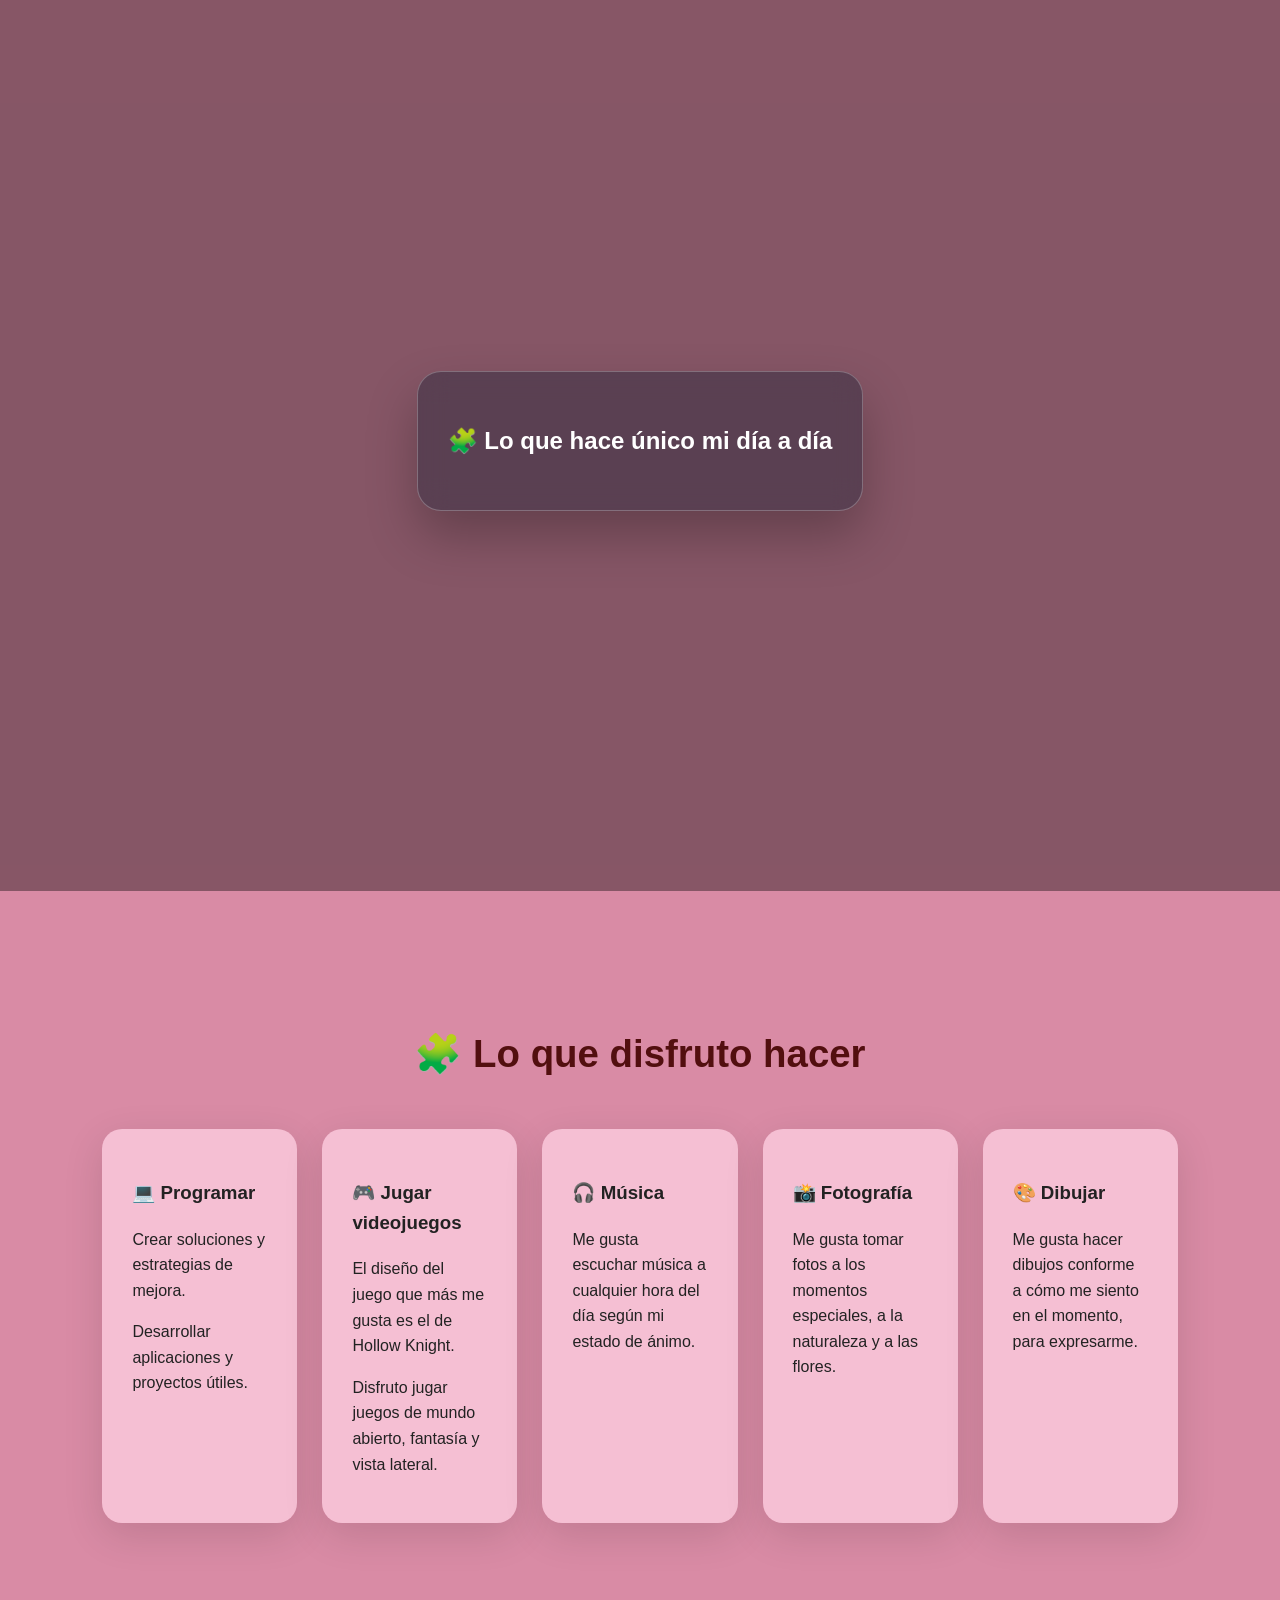
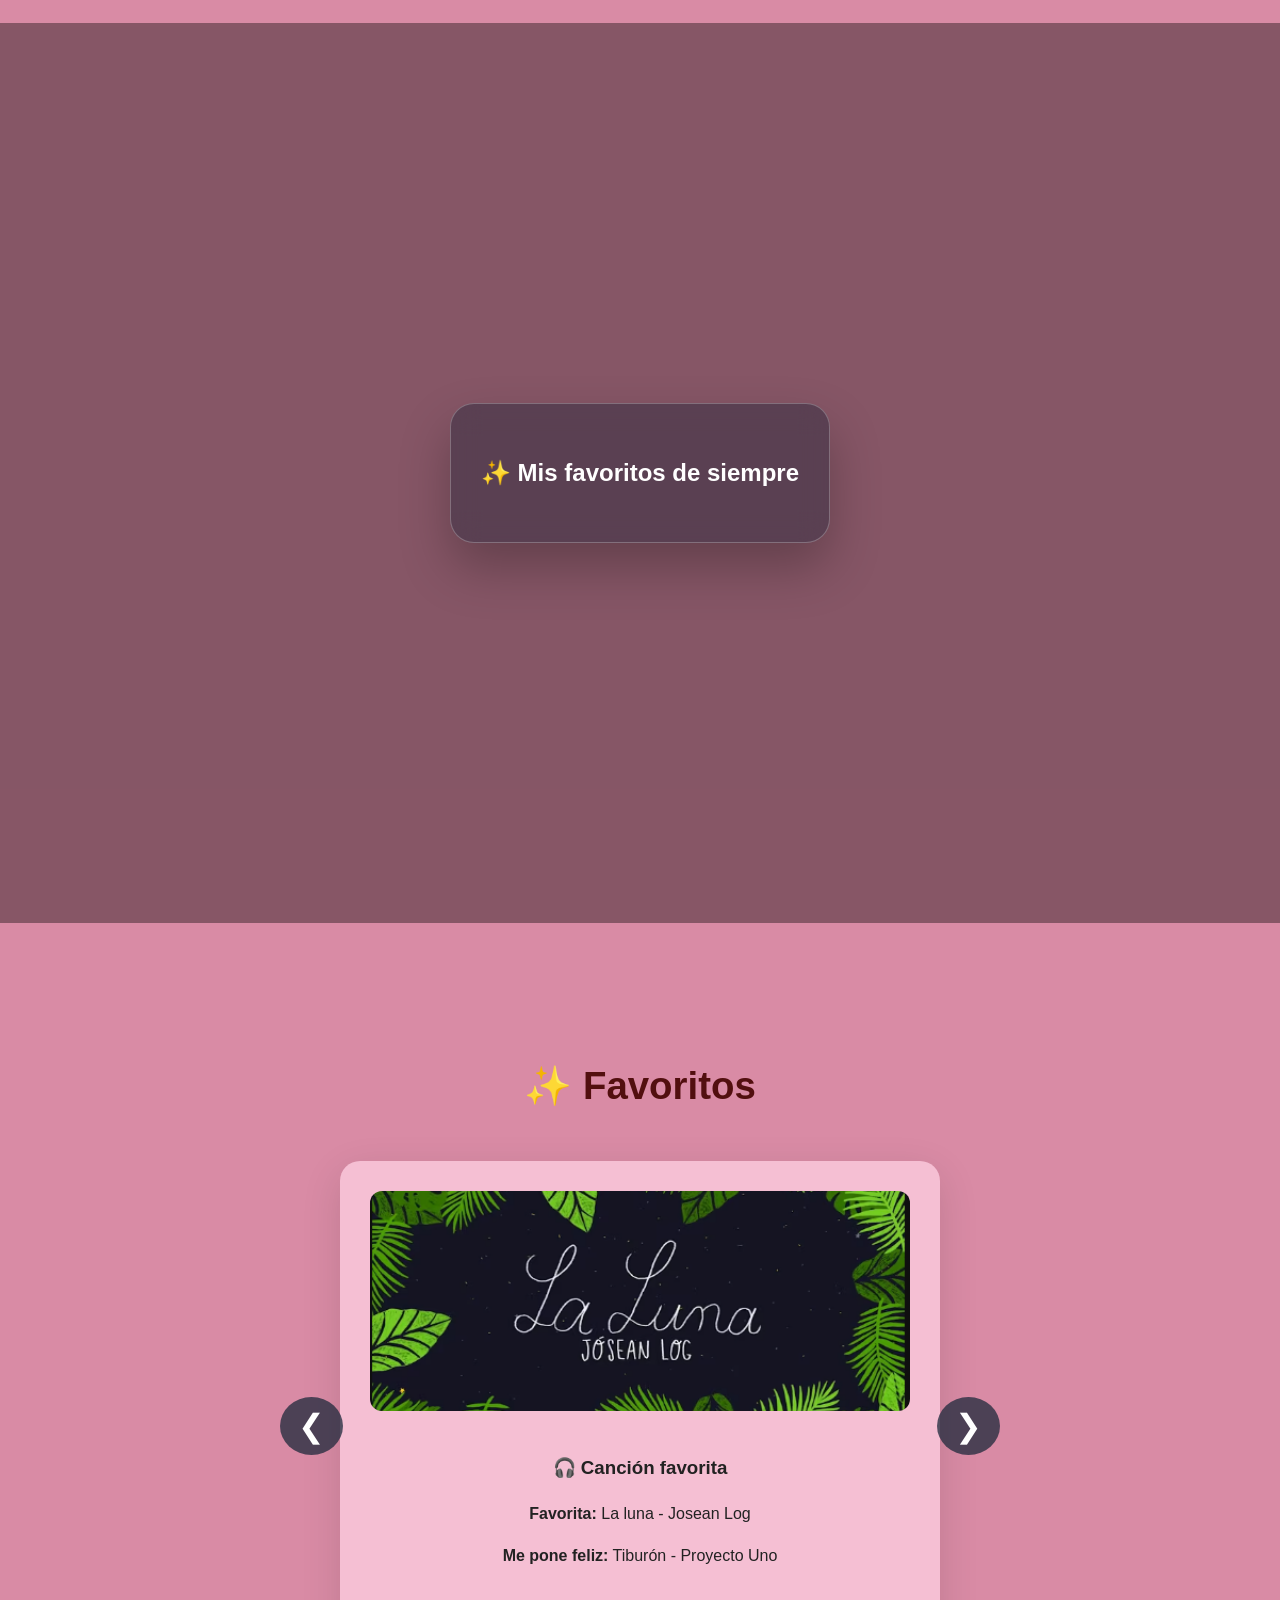
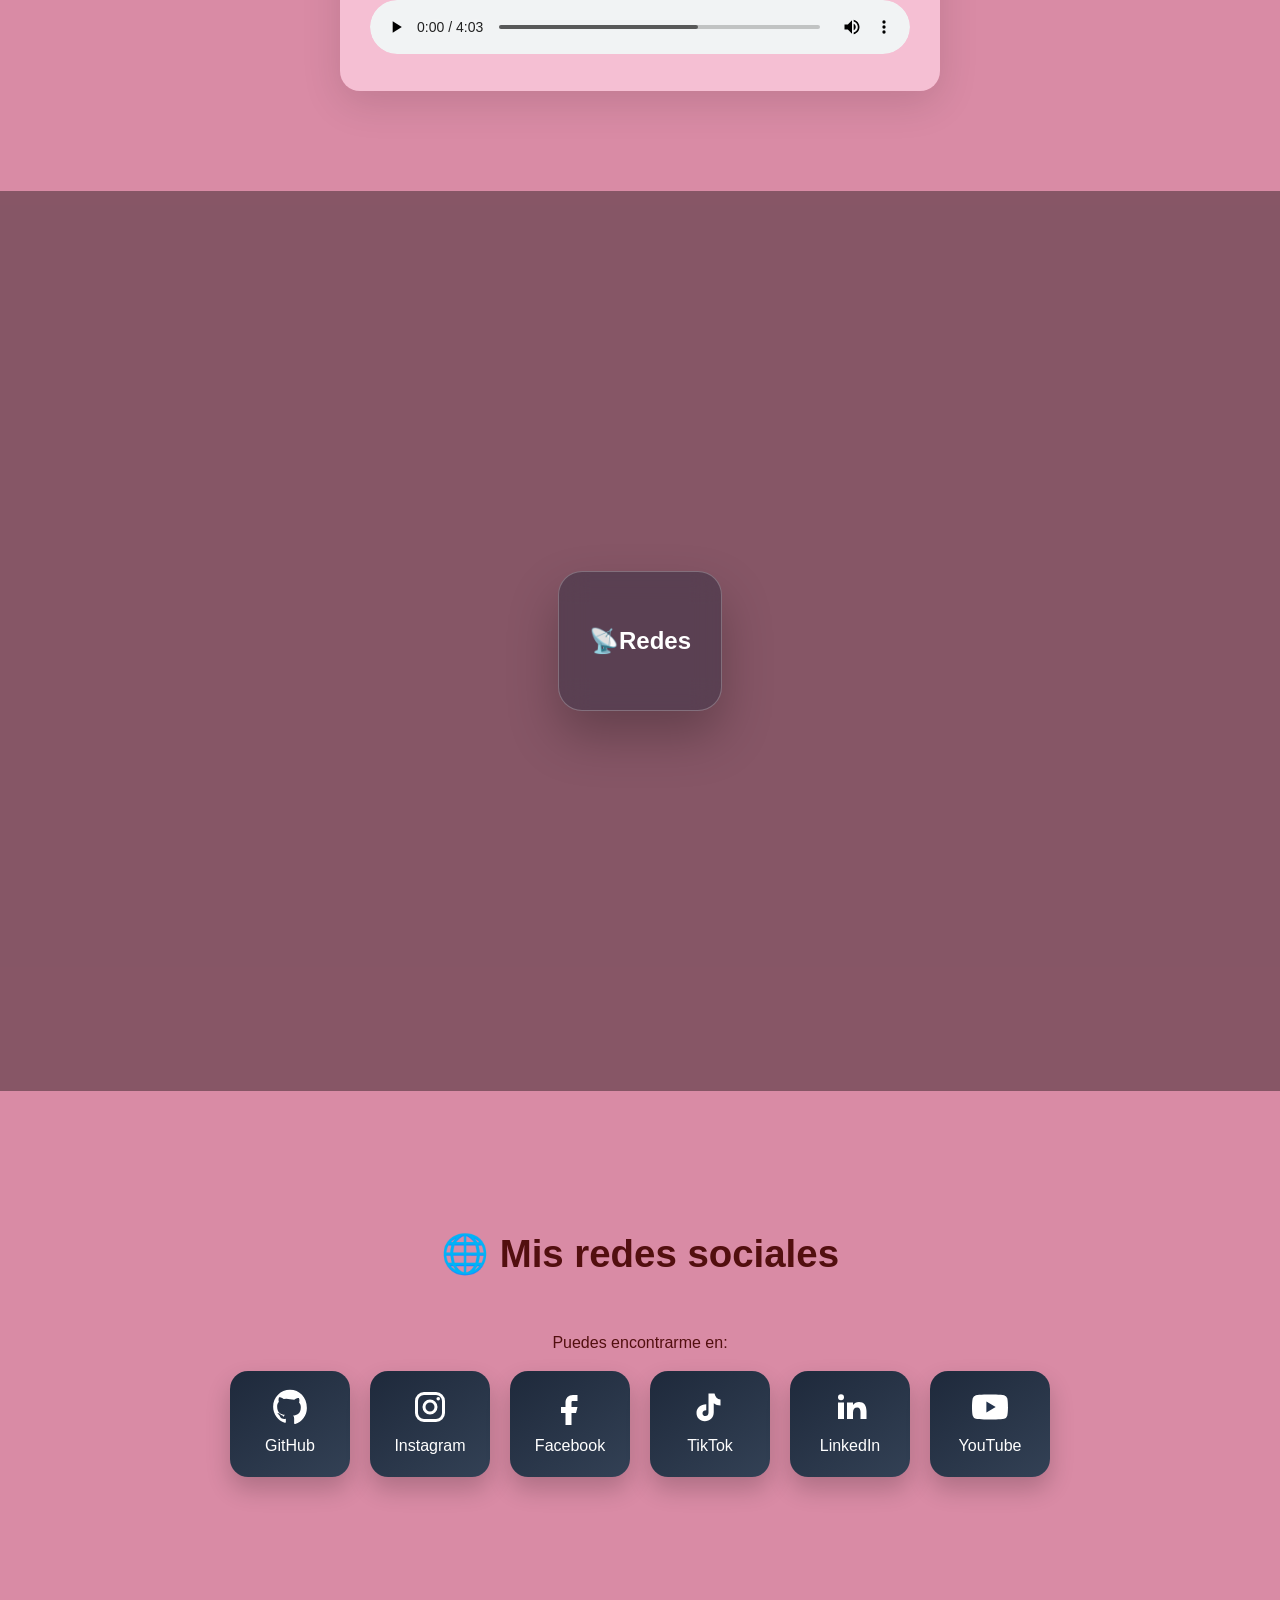
==== commit 61053952: "se agregaron imagenes y el modo carrusel" ====
--- a/MiPerfil.html
+++ b/MiPerfil.html
@@ -11,7 +11,7 @@
 <body>
 
     <!--======================-->
-    <!-- NAVEGACIÓN (CÓDIGO ORIGINAL RESTAURADO) -->
+    <!-- NAVEGACIÓN -->
     <!--======================-->
     <nav>
         <ul>
@@ -28,21 +28,19 @@
     <!-- HEADER / HERO -->
     <!--======================-->
     <header id="inicio" class="parallax parallax-1">
-    <div class="glass hero-card">
-
-        <img src="Practica03/assets/yop.jpeg" class="profile-img" alt="Foto de perfil">
-
-        <div class="profile-content">
-            <h1>🌸 Hola soy pau (✿◠‿◠)</h1>
-            <p>Estudiante | Apasionada por la tecnología | Soñadora</p>
-            <blockquote>
-                «Si te enfocas en lo que sí tienes en la vida, siempre tendrás más» — Oprah Winfrey.
-            </blockquote>
-            <a href="#acercaDeMi" class="boton">Conóceme</a>
-        </div>
-
-    </div>
-</header>
+        <div class="glass hero-card">
+            <img src="Practica03/assets/yop.jpeg" class="profile-img" alt="Foto de perfil">
+
+            <div class="profile-content">
+                <h1>🌸 Hola soy pau (✿◠‿◠)</h1>
+                <p>Estudiante | Apasionada por la tecnología | Soñadora</p>
+                <blockquote>
+                    «Si te enfocas en lo que sí tienes en la vida, siempre tendrás más» — Oprah Winfrey.
+                </blockquote>
+                <a href="#acercaDeMi" class="boton">Conóceme</a>
+            </div>
+        </div>
+    </header>
 
     <!--======================-->
     <!-- ACERCA DE MÍ -->
@@ -65,7 +63,7 @@
                 <p>Ensenada, Baja California Norte</p>
             </article>
             <article>
-                <h3>💼 Ocupación</h3>         
+                <h3>💼 Ocupación</h3>        
                 <p>Estudiante</p>
             </article>
             <article>
@@ -152,33 +150,69 @@
         </div>
     </div>
 
-    <!--======================-->
-    <!-- FAVORITOS -->
-    <!--======================-->
+
+<!--======================-->
+<!-- FAVORITOS CON CARRUSEL Y MÚSICA -->
+<!--======================-->
     <section id="favoritos" class="seccion">
-        <h2>✨ Favoritos</h2>
-        <div class="grid">
-            <article class="card">
+    <h2>✨ Favoritos</h2>
+    
+    <div class="carrusel-contenedor">
+        <button class="carrusel-btn prev" onclick="moverCarrusel(-1)">&#10094;</button>
+        
+        <div class="carrusel-track">
+            <!-- Tarjeta 1: Canción Favorita -->
+            <article class="card carrusel-item active">
+                <img src="Practica03/assets/musica.png" alt="La Luna Josean Log">
                 <h3>🎧 Canción favorita</h3>
                 <p><strong>Favorita:</strong> La luna - Josean Log</p>
                 <p><strong>Me pone feliz:</strong> Tiburón - Proyecto Uno</p>
-            </article>
-            <article class="card">
-                <h3>🎇 Libro favorito</h3>
+                <!-- Reproductor de audio HTML5 -->
+                <audio controls class="reproductor-audio">
+                    <source src="Practica03/assets/la_luna.mp3" type="audio/mpeg">
+                    Tu navegador no soporta el elemento de audio.
+                </audio>
+            </article>
+
+            <!-- Tarjeta 2: Libro Favorito -->
+            <article class="card carrusel-item">
+                <img src="Practica03/assets/libro.png" alt="Los ojos de mi princesa">
                 <p>Los ojos de mi princesa — Carlos Cuauhtémoc Sánchez.</p>
-            </article>
-            <article class="card">
+                <a href="https://share.google/7ulC2MVolhGOP4Ogy" target="_blank" class="boton" style="margin-top: 10px;">
+                    📖 Leer / Descargar PDF
+                </a>
+            </article>
+
+            <!-- Tarjeta 3: Película Favorita -->
+            <article class="card carrusel-item">
+                <img src="Practica03/assets/pelicula.jpg" alt="Avatar">
                 <h3>🌎 Película favorita</h3>
                 <p>Avatar 1 (James Cameron)</p>
             </article>
-            <article class="card">
+
+            <!-- Tarjeta 4: Videojuego Favorito -->
+            <article class="card carrusel-item">
+                <img src="Practica03/assets/videoJuego.avif" alt="Minecraft">
                 <h3>🎮 Videojuego favorito</h3>
                 <p>Minecraft ❤️</p>
             </article>
         </div>
-    </section>
-
-
+
+        <button class="carrusel-btn next" onclick="moverCarrusel(1)">&#10095;</button>
+    </div>
+</section>
+
+<!-- Script para el control del carrusel -->
+<script>
+    let indiceActual = 0;
+    const items = document.querySelectorAll('.carrusel-item');
+
+    function moverCarrusel(direccion) {
+        items[indiceActual].classList.remove('active');
+        indiceActual = (indiceActual + direccion + items.length) % items.length;
+        items[indiceActual].classList.add('active');
+    }
+</script>
 
     <!-- SEPARADOR PARALLAX -->
     <div class="parallax parallax-5">
@@ -195,22 +229,22 @@
         <p>Puedes encontrarme en:</p>
 
         <div class="redes-sociales">
-            <a href="https://github.com/" target="_blank" aria-label="GitHub">
+            <a href="https://github.com/settings/profile" target="_blank" aria-label="GitHub">
                 <svg viewBox="0 0 24 24"><path fill="currentColor" d="M12 .5C5.73.5.75 5.48.75 11.75c0 5.01 3.24 9.26 7.73 10.76.56.1.77-.24.77-.54 0-.27-.01-1.16-.02-2.1-3.15.68-3.81-1.34-3.81-1.34-.51-1.3-1.25-1.65-1.25-1.65-1.02-.7.08-.68.08-.68 1.13.08 1.73 1.16 1.73 1.16 1 .1 1.54.76 1.91 1.33.1-.72.39-1.21.71-1.49-2.52-.29-5.17-1.26-5.17-5.6 0-1.24.44-2.25 1.16-3.04-.12-.29-.5-1.46.11-3 0 0 .95-.3 3.11 1.16A10.8 10.8 0 0112 6.84c.96 0 1.93.13 2.83.38 2.16-1.46 3.11-1.16 3.11-1.16.61 1.54.23 2.71.11 3 .72.79 1.16 1.8 1.16 3.04 0 4.35-2.66 5.31-5.19 5.59.4.34.75 1.02.75 2.06 0 1.49-.01 2.69-.01 3.06 0 .3.2.65.78.54 4.48-1.5 7.72-5.75 7.72-10.76C23.25 5.48 18.27.5 12 .5z"/></svg>
                 <span>GitHub</span>
             </a>
 
-            <a href="https://www.instagram.com/" target="_blank" aria-label="Instagram">
+            <a href="https://www.instagram.com/canel_haaa?mdxt=OGt1YXkxaHVyZHFn" target="_blank" aria-label="Instagram">
                 <svg viewBox="0 0 24 24"><rect x="3" y="3" width="18" height="18" rx="5" fill="none" stroke="currentColor" stroke-width="2"/><circle cx="12" cy="12" r="4" fill="none" stroke="currentColor" stroke-width="2"/><circle cx="17.5" cy="6.5" r="1.2" fill="currentColor"/></svg>
                 <span>Instagram</span>
             </a>
 
-            <a href="https://www.facebook.com/" target="_blank" aria-label="Facebook">
+            <a href="https://www.facebook.com/share/1QMWiBWzdT/" target="_blank" aria-label="Facebook">
                 <svg viewBox="0 0 24 24"><path fill="currentColor" d="M14 8h3V4h-3c-3 0-5 2-5 5v3H6v4h3v8h4v-8h3l1-4h-4V9c0-.7.3-1 1-1z"/></svg>
                 <span>Facebook</span>
             </a>
 
-            <a href="https://www.tiktok.com/" target="_blank" aria-label="TikTok">
+            <a href="https://www.tiktok.com/@millrhh" target="_blank" aria-label="TikTok">
                 <svg viewBox="0 0 24 24"><path fill="currentColor" d="M15 3c.5 2.3 1.8 3.8 4 4v4c-1.7 0-3.2-.5-4.5-1.5v6c0 3.6-2.6 6-6 6-3.2 0-5.5-2.4-5.5-5.5 0-3.4 2.7-5.8 6.5-5.8v4c-1.5 0-2.5.7-2.5 1.9 0 1.1.8 1.9 1.9 1.9 1.3 0 2.1-.9 2.1-2.4V3z"/></svg>
                 <span>TikTok</span>
             </a>
@@ -220,7 +254,7 @@
                 <span>LinkedIn</span>
             </a>
 
-            <a href="https://www.youtube.com/" target="_blank" aria-label="YouTube">
+            <a href="https://youtube.com/@ma.guadalupehernandezherna2812?si=dILGugluaalQM-V5" target="_blank" aria-label="YouTube">
                 <svg viewBox="0 0 24 24" aria-hidden="true">
                     <path fill="white" d="M23.5 6.2a3 3 0 0 0-2.1-2.1C19.5 3.6 12 3.6 12 3.6s-7.5 0-9.4.5A3 3 0 0 0 .5 6.2C0 8.1 0 12 0 12s0 3.9.5 5.8a3 3 0 0 0 2.1 2.1c1.9.5 9.4.5 9.4.5s7.5 0 9.4-.5a3 3 0 0 0 2.1-2.1c.5-1.9.5-5.8.5-5.8s0-3.9-.5-5.8z"/>
                     <polygon fill="#24344D" points="9.6,8.4 9.6,15.6 15.8,12"/>
--- a/Practica03/CSS/styles.CSS
+++ b/Practica03/CSS/styles.CSS
@@ -86,6 +86,12 @@
     position: relative;
 }
 
+/* Regla para posicionar el cuadro Hero a la izquierda */
+#inicio.parallax {
+    justify-content: flex-start;
+    padding-left: 5%;
+}
+
 .parallax::before {
     content: "";
     position: absolute;
@@ -113,7 +119,8 @@
 .parallax-4 {
     background-image: url("../assets/fondo4.jpg");
 }
-.parallax-5{
+
+.parallax-5 {
     background-image: url("../assets/fondo5.jpg");
 }
 
@@ -124,7 +131,7 @@
     object-fit: cover;
     border-radius: 50%;
     display: block;
-    margin: 0 auto 15px auto;
+    margin: 0 0 15px 0;
     flex-shrink: 0;
     box-shadow: 0 10px 30px rgba(255, 255, 255, 0.4);
 }
@@ -137,12 +144,12 @@
     border-radius: 24px;
     box-shadow: 0 25px 50px rgba(0, 0, 0, 0.25);
     padding: 30px;
-    text-align: left; /* Alinea el texto a la izquierda */
+    text-align: left;
     max-width: 900px;
     display: flex;
-    flex-direction: row; /* Coloca la foto a la izquierda y el texto a la derecha */
-    align-items: center;
-    justify-content: center;
+    flex-direction: row;
+    align-items: center;
+    justify-content: flex-start;
     gap: 30px;
 }
 
@@ -214,13 +221,9 @@
 /* GRID */
 .grid {
     display: grid;
-
     grid-template-columns: repeat(auto-fit, minmax(280px, 1fr));
-
     gap: 25px;
-
     max-width: 1200px;
-
     margin: auto;
 }
 
@@ -273,12 +276,91 @@
 
 .redes-sociales a:hover {
     transform: translateY(-8px) scale(1.05);
-    background: linear-gradient(145deg, #2563eb, #7c3aed); /* Corrección de "#" */
+    background: linear-gradient(145deg, #2563eb, #7c3aed);
 }
 
 .redes-sociales svg {
     width: 36px;
 }
-.cinco{
+
+.cinco {
     grid-template-columns: repeat(5, 1fr);
+}
+/* ========================================== */
+/* CARRUSEL DE FAVORITOS Y REPRODUCTOR AUDIO  */
+/* ========================================== */
+
+.carrusel-contenedor {
+    position: relative;
+    max-width: 600px;
+    margin: 0 auto;
+    display: flex;
+    align-items: center;
+    justify-content: center;
+}
+
+.carrusel-track {
+    width: 100%;
+    position: relative;
+    min-height: 480px;
+}
+
+.carrusel-item {
+    display: none; /* Oculta todas las tarjetas por defecto */
+    text-align: center;
+}
+
+.carrusel-item.active {
+    display: block; /* Muestra solo la tarjeta activa */
+    animation: fadeIn 0.4s ease-in-out;
+}
+
+@keyframes fadeIn {
+    from { opacity: 0; transform: scale(0.96); }
+    to { opacity: 1; transform: scale(1); }
+}
+
+/* Botones / Flechas de navegación */
+.carrusel-btn {
+    position: absolute;
+    top: 50%;
+    transform: translateY(-50%);
+    background: rgba(30, 41, 59, 0.75);
+    color: white;
+    border: none;
+    font-size: 2rem;
+    padding: 10px 18px;
+    cursor: pointer;
+    border-radius: 50%;
+    z-index: 10;
+    transition: 0.3s;
+}
+
+.carrusel-btn:hover {
+    background: #d98ba5;
+    color: #520f0f;
+}
+
+.carrusel-btn.prev {
+    left: -60px;
+}
+
+.carrusel-btn.next {
+    right: -60px;
+}
+
+/* Estilos de la imagen dentro de la tarjeta */
+.carrusel-item img {
+    width: 100%;
+    height: 220px;
+    object-fit: cover;
+    border-radius: 12px;
+    margin-bottom: 15px;
+}
+
+/* Estilo personalizado para el reproductor de audio */
+.reproductor-audio {
+    width: 100%;
+    margin-top: 15px;
+    border-radius: 30px;
 }
